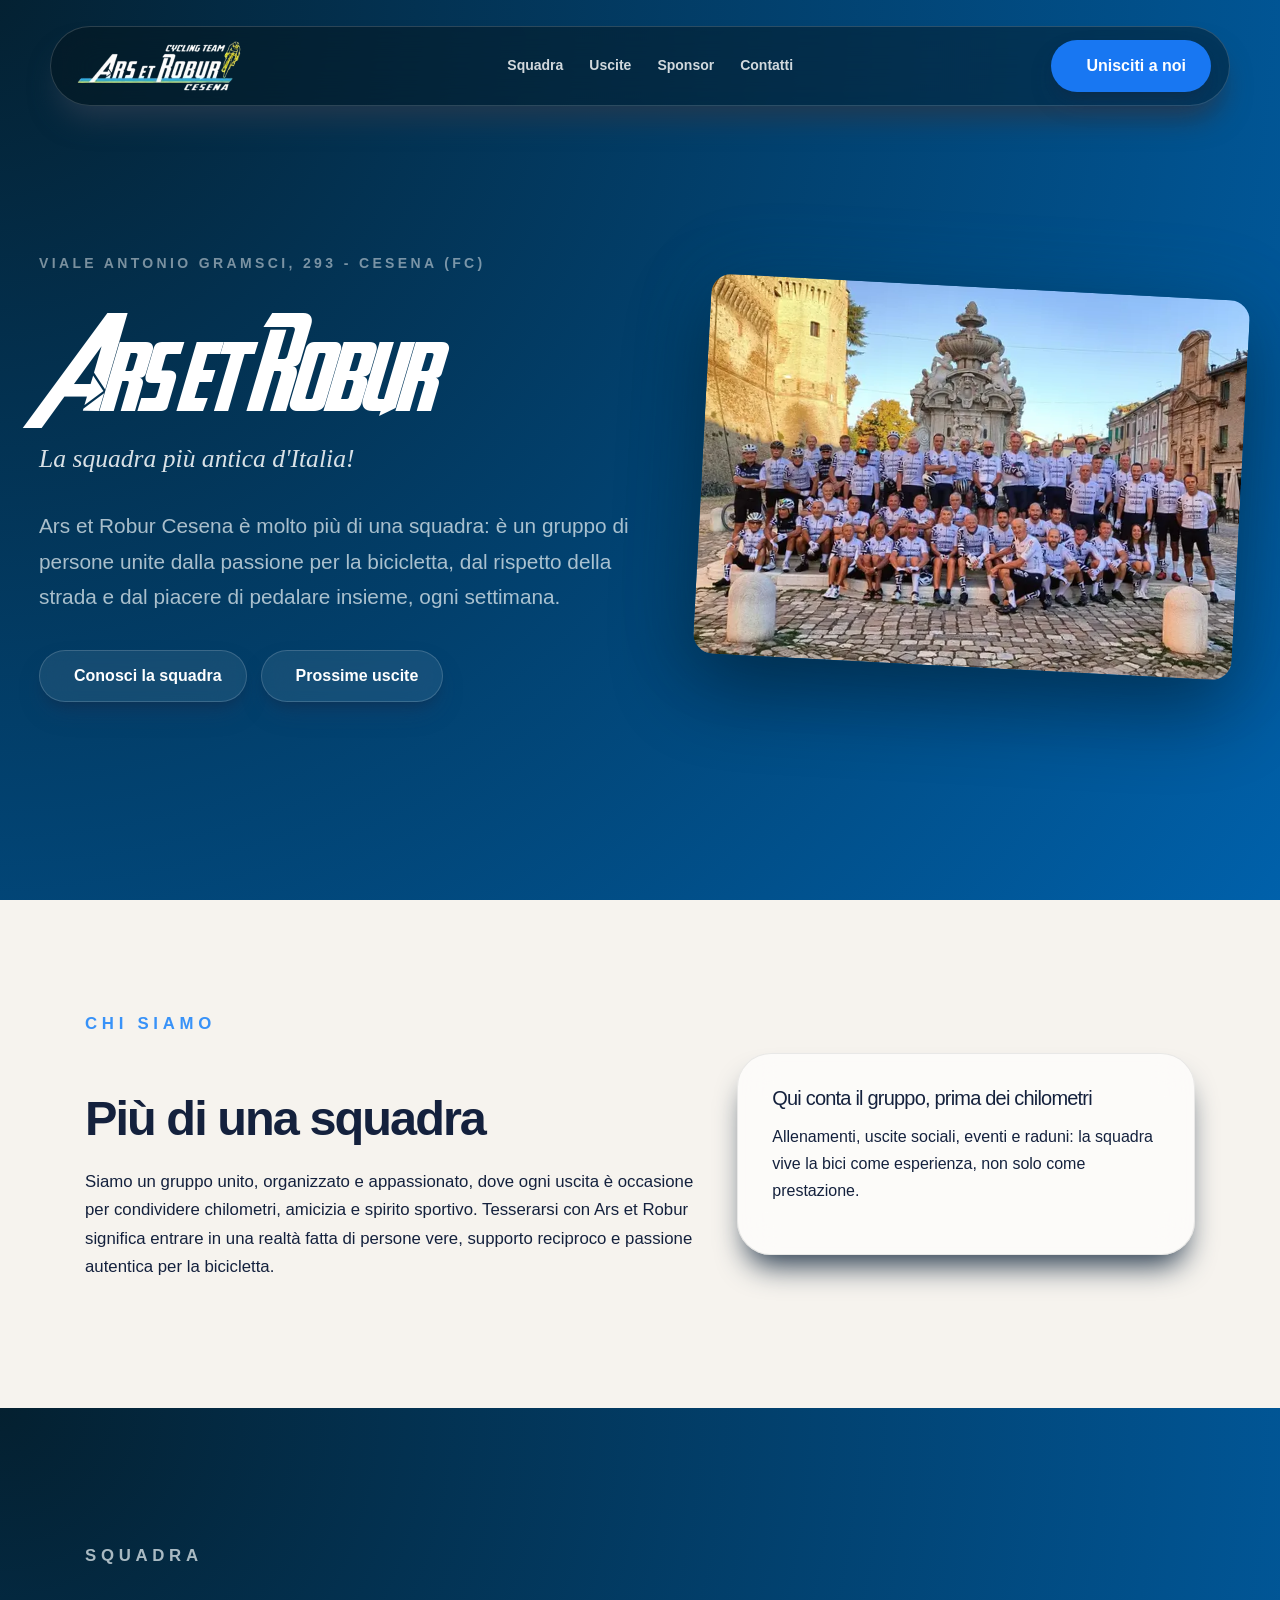
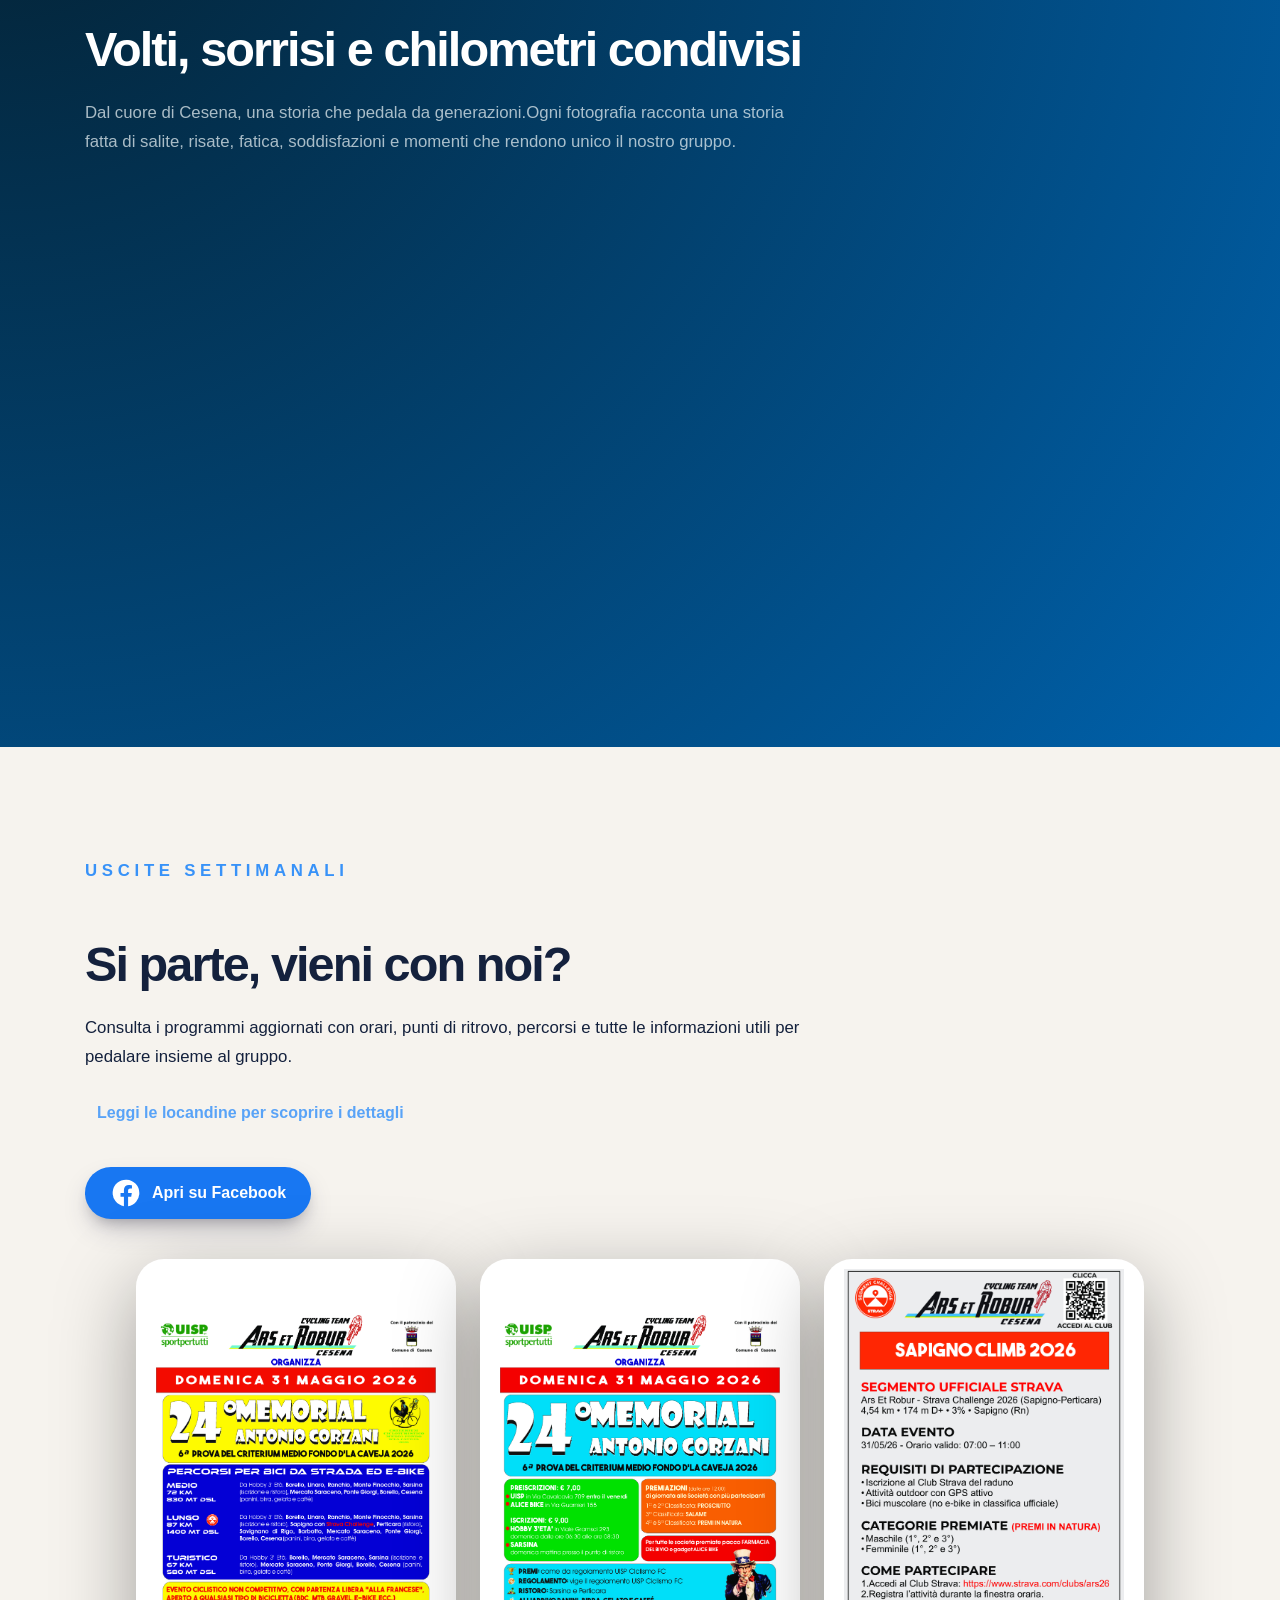
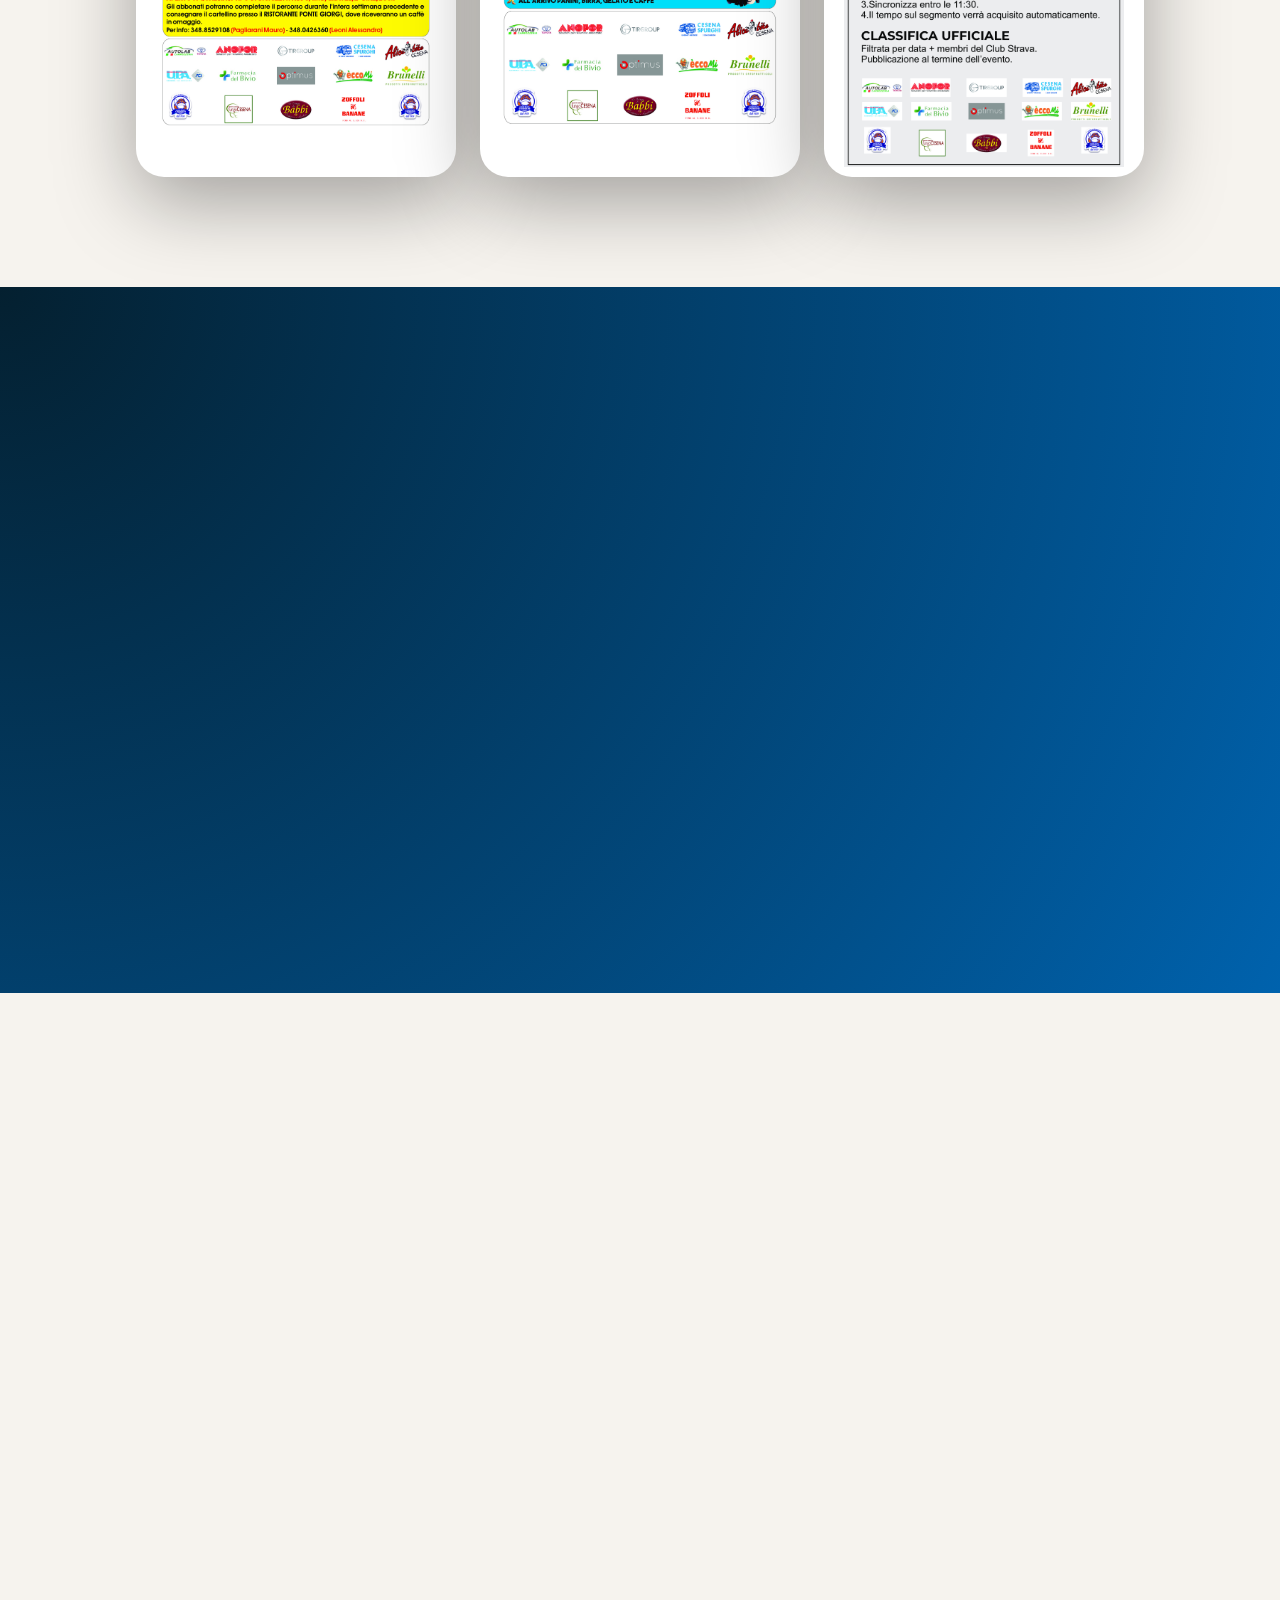
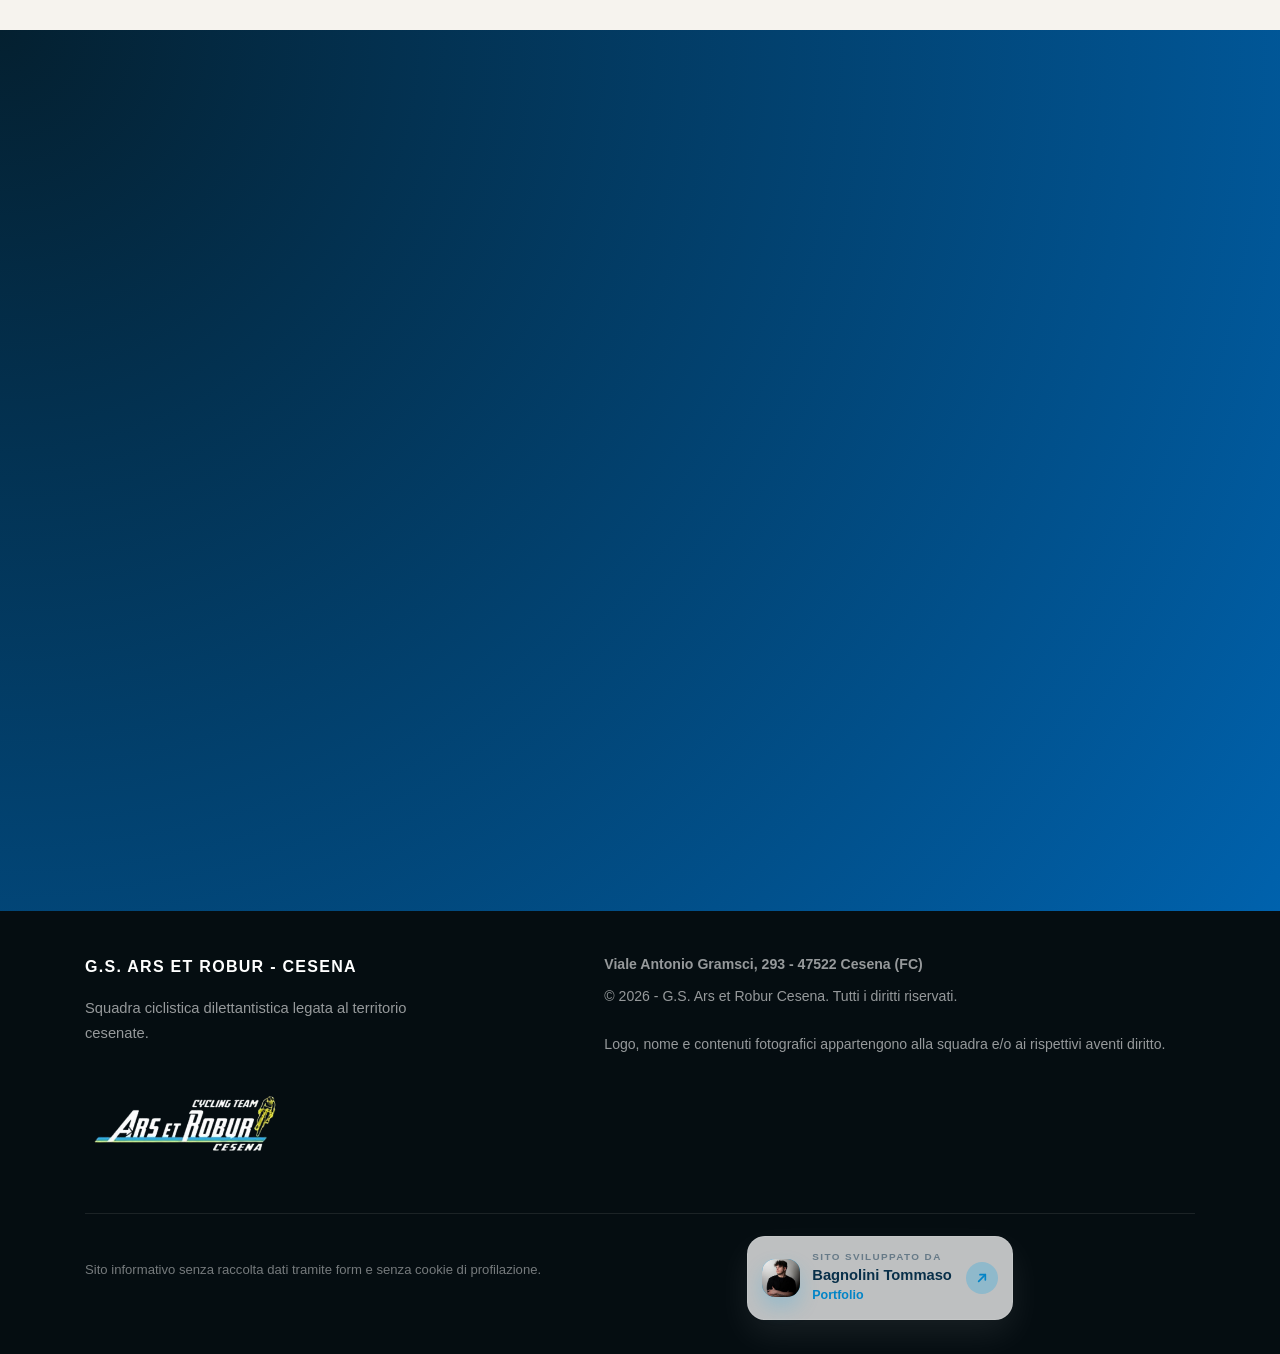
==== index.html @ d0859d55 "update" ====
<!DOCTYPE html>
<html lang="it">
<head>
  <meta charset="UTF-8" />
  <meta name="viewport" content="width=device-width, initial-scale=1.0" />

  <title>GS Ars et Robur Cesena | Squadra Ciclistica Storica a Cesena</title>
  <meta name="title" content="GS Ars et Robur Cesena | Squadra Ciclistica Storica a Cesena" />
  <meta name="description" content="Sito ufficiale GS Ars et Robur Cesena: squadra ciclistica storica di Cesena. Uscite, programmi, attività, foto, sponsor e contatti." />
  <meta name="keywords" content="Ars et Robur, GS Ars et Robur Cesena, squadra ciclistica Cesena, ciclismo Cesena, gruppo ciclistico Cesena, cicloturismo Cesena, uscite bici Cesena" />
  <meta name="author" content="GS Ars et Robur Cesena" />
  <meta name="robots" content="index, follow" />

  <link rel="canonical" href="https://www.gsarsetrobur-cesena.com/" />

  <link rel="shortcut icon" type="image/x-icon" href="./favicon.ico" />

  <meta property="og:type" content="website" />
  <meta property="og:locale" content="it_IT" />
  <meta property="og:site_name" content="GS Ars et Robur Cesena" />
  <meta property="og:title" content="GS Ars et Robur Cesena | Squadra Ciclistica" />
  <meta property="og:description" content="Dal cuore di Cesena, una storia che pedala da generazioni. Scopri uscite, attività, foto, sponsor e contatti di GS Ars et Robur Cesena." />
  <meta property="og:url" content="https://www.gsarsetrobur-cesena.com/" />
  <meta property="og:image" content="./assets/images/FotoSociale.webp" />
  <meta property="og:image:alt" content="Foto di gruppo della squadra ciclistica GS Ars et Robur Cesena" />

  <meta name="twitter:card" content="summary_large_image" />
  <meta name="twitter:title" content="GS Ars et Robur Cesena | Squadra Ciclistica" />
  <meta name="twitter:description" content="Squadra ciclistica storica di Cesena. Uscite, programmi, attività, foto, sponsor e contatti." />
  <meta name="twitter:image" content="./assets/images/FotoSociale.webp" />

  <script type="application/ld+json">
  {
    "@context": "https://schema.org",
    "@type": "SportsOrganization",
    "name": "GS Ars et Robur Cesena",
    "url": "https://www.gsarsetrobur-cesena.com/",
    "logo": "./assets/images/circle_logo.webp",
    "image": "./assets/images/FotoSociale.webp",
    "sport": "Cycling",
    "address": {
      "@type": "PostalAddress",
      "streetAddress": "Viale Antonio Gramsci, 293",
      "postalCode": "47522",
      "addressLocality": "Cesena",
      "addressRegion": "FC",
      "addressCountry": "IT"
    },
    "sameAs": [
      "https://www.facebook.com/arsetrobur",
      "https://www.instagram.com/ars_et_robur/"
    ]
  }
  </script>

  <link rel="stylesheet" href="https://cdn.jsdelivr.net/npm/bootstrap@4.4.1/dist/css/bootstrap.min.css" crossorigin="anonymous">
  <link rel="stylesheet" href="./css/styles.css" />
</head>

<body>
  <header id="navbar" class="navbar">
    <div class="navbar-shell">
      <a href="#home" class="brand">
        <img
          id="brandLogo"
          src="./assets/images/LogoArs-removebg.webp"
          alt="Logo Ars et Robur Cesena"
          fetchpriority="high"
          style="width: 180px;"
        >
      </a>

      <nav class="nav-links">
        <a href="#squadra">
          <i data-lucide="users"></i>
          <span>Squadra</span>
        </a>
        <a href="#uscite">
          <i data-lucide="calendar-days"></i>
          <span>Uscite</span>
        </a>
        <a href="#sponsor">
          <i data-lucide="megaphone"></i>
          <span>Sponsor</span>
        </a>
        <a href="#contatti">
          <i data-lucide="mails"></i>
          <span>Contatti</span>
        </a>
      </nav>

      <div class="nav-actions">
        <a href="#contatti" class="btn btn-facebook gap-0">
        <i data-lucide="user-round-plus"></i>Unisciti a noi</a>
        <button id="menuBtn" class="menu-btn" aria-label="Apri menu">
          <i data-lucide="menu"></i>
        </button>
      </div>
    </div>

    <div id="mobileMenu" class="mobile-menu">
      <a href="#squadra">
        <i data-lucide="users"></i>
        <span>Squadra</span>
      </a>
      <a href="#uscite">
        <i data-lucide="calendar-days"></i>
        <span>Uscite</span>
      </a>
      <a href="#sponsor">
        <i data-lucide="megaphone"></i>
        <span>Sponsor</span>
      </a>
      <a href="#contatti">
        <i data-lucide="mails"></i>
        <span>Contatti</span>
      </a>
    </div>
  </header>

  <main>
    <section id="home" class="hero">
      <div class="hero-bg"></div>
      <div class="hero-glow"></div>

      <div class="container hero-content my-auto">
        <div class="hero-copy reveal">
          <p class="eyebrow" style="color: #ffffff79;">
            <i data-lucide="map-pin"></i>
            <span class="mobile-minor">Viale Antonio Gramsci, 293 - Cesena (FC)</span>
          </p>

          <h1>Ars et Robur</h1>

          <i class="subtitle">La squadra più antica d'Italia!</i>

          <p class="hero-text">
            Ars et Robur Cesena è molto più di una squadra: è un gruppo di persone unite dalla passione per la bicicletta, dal rispetto della strada e dal piacere di pedalare insieme, ogni settimana.
          </p>

          <div class="hero-actions">
            <a href="#squadra" class="btn btn-glass">
              <i data-lucide="bike"></i>
              <span>Conosci la squadra</span>
            </a>

            <a href="#uscite" class="btn btn-glass">
              <i data-lucide="calendar-days"></i>
              Prossime uscite
            </a>
          </div>
        </div>

        <div class="hero-visual reveal">
          <div class="hero-image-shell">
            <img
              src="./assets/images/FotoSociale.webp"

              srcset="
                ./assets/images/FotoSociale.webp 600w,
                ./assets/images/FotoSociale.webp 1000w,
                ./assets/images/FotoSociale.webp 1600w
              "

              sizes="
                (max-width: 768px) 90vw,
                (max-width: 1200px) 45vw,
                600px
              "

              loading="eager"
              decoding="async"

              alt="Squadra ciclistica Ars et Robur"
              fetchpriority="high"
              class="hero-image"
            />
          </div>
        </div>
      </div>
    </section>

    <section id="chi-siamo" class="section">
      <div class="container split">
        <div class="reveal">
          <p class="eyebrow" style="font-size: 16.8px;">chi siamo</p>
          <h2 style="color: #14213D;">Più di una squadra</h2>
          <p class="section-text" style="color: #14213D;">
            Siamo un gruppo unito, organizzato e appassionato, dove ogni uscita è occasione per condividere chilometri, amicizia e spirito sportivo. Tesserarsi con Ars et Robur significa entrare in una realtà fatta di persone vere, supporto reciproco e passione autentica per la bicicletta.
          </p>
        </div>

        <div class="glass-card reveal">
          <i data-lucide="bike" class="bikesection"></i>
          <h3 style="color: #14213D;">Qui conta il gruppo, prima dei chilometri</h3>
          <p style="color: #14213D;">
            Allenamenti, uscite sociali, eventi e raduni: la squadra vive la bici come esperienza,
            non solo come prestazione.
          </p>
        </div>
      </div>
    </section>

    <section id="squadra" class="section section-dark">
      <div class="container">
        <div class="section-head reveal">
          <p class="eyebrow">squadra</p>
          <h2>Volti, sorrisi e chilometri condivisi</h2>
          <p>
            Dal cuore di Cesena, una storia che pedala da generazioni.Ogni fotografia racconta una storia fatta di salite, risate, fatica,
            soddisfazioni e momenti che rendono unico il nostro gruppo.
          </p>
        </div>

      </div>
      <div class="gallery-slider reveal">
        <button id="galleryPrev" class="gallery-arrow" type="button" aria-label="foto precedente">
          <i data-lucide="chevron-left"></i>
        </button>

        <div id="galleryTrack" class="gallery-track"></div>

        <button id="galleryNext" class="gallery-arrow" type="button" aria-label="foto successiva">
          <i data-lucide="chevron-right"></i>
        </button>
      </div>
    </section>

    <section id="uscite" class="posters-section section weekly-section">
      <div class="container">
         <div class="weekly-copy reveal">
          <p class="eyebrow" style="font-size: 16.8px;">uscite settimanali</p>

          <h2 style="color: #14213D;">Si parte, vieni con noi?</h2>

          <p class="section-text" style="color: #14213D;">
            Consulta i programmi aggiornati con orari, punti di ritrovo, percorsi e tutte le informazioni utili per pedalare insieme al gruppo.
          </p>

          <div class="weekly-info">
            <div class="hide-mobile">
              <i data-lucide="map-pin"></i>
              <span style="color: #59a3f7; margin-bottom: 5px;">Leggi le locandine per scoprire i dettagli</span>
            </div>
          </div>

          <div class="btn-row">
            <a
              href="https://www.facebook.com/arsetrobur"
              target="_blank"
              rel="noopener noreferrer"
              class="btn btn-facebook"
            >
              <svg class="icon" viewBox="0 0 24 24" fill="currentColor">
                <path d="M22 12a10 10 0 1 0-11.56 9.87v-6.98H7.9V12h2.54V9.8c0-2.5 1.5-3.88 3.78-3.88 1.1 0 2.24.2 2.24.2v2.47h-1.26c-1.24 0-1.63.77-1.63 1.56V12h2.78l-.44 2.9h-2.34v6.98A10 10 0 0 0 22 12z"/>
              </svg>
              Apri su Facebook
            </a>
          </div>
        </div>

        <div id="weeklyGrid" class="weekly-grid"></div>

      </div>
    </section>

    <section id="attivita" class="section section-soft">
      <div class="container">
        <div class="section-head reveal">
          <p class="eyebrow" style="color: #eaf3f5b8">Attività</p>
          <h2 style="color: white;">Non solo chilometri</h2>
        </div>

        <div class="cards-grid">
          <article class="card reveal">
            <i data-lucide="users"></i>
            <h3 style="color: #024577; font-weight: 600;">Pedalare insieme</h3>
            <p style="color: #042539;">Ogni uscita è un’occasione per condividere chilometri, sorrisi, fatica e quella complicità che nasce solo vivendo la strada in gruppo.</p>
          </article>

          <article class="card reveal">
            <i data-lucide="mountain"></i>
            <h3 style="color: #024577; font-weight: 600;">Territorio da vivere</h3>
            <p style="color: #042539;">Dalle strade di Cesena alle colline romagnole e non solo, ogni percorso racconta il territorio attraverso panorami, salite e luoghi simbolo del ciclismo locale.</p>
          </article>

          <article class="card reveal">
            <i data-lucide="trophy"></i>
            <h3 style="color: #024577; font-weight: 600;">Eventi e grandi sfide</h3>
            <p style="color: #042539;">Raduni, mediofondi, manifestazioni e appuntamenti cicloturistici vissuti con entusiasmo, spirito sportivo e voglia di mettersi in gioco.</p>
          </article>

          <article class="card reveal">
            <i data-lucide="shield-check"></i>
            <h3 style="color: #024577; font-weight: 600;">Valori che uniscono</h3>
            <p style="color: #042539;">Rispetto, sicurezza, amicizia e passione autentica: perché vivere la bicicletta significa anche condividere uno stile di vita sano e genuino.</p>
          </article>
        </div>
      </div>
    </section>

    <section id="sponsor" class="section sponsor-section">
      <div class="container">
        <div class="sponsor-header reveal">
          <div>
            <p class="eyebrow" style="font-size: 16.8px;">sponsor</p>
            <h2 style="color: #14213D;">Le realtà al nostro fianco</h2>
            <p class="section-text" style="color: #14213D;">
              Realtà, aziende e attività del territorio che sostengono la squadra e condividono i valori dello sport,
              della socialità e della partecipazione.
            </p>
          </div>

          <div class="sponsor-cta">
            <span style="color: #14213D;">Vuoi fare parte del team?</span>
              <a
                href="https://wa.me/3488529108?text=Buongiorno%2C%20abbiamo%20visualizzato%20il%20sito%20web%20della%20vostra%20squadra%20ciclistica%20e%20saremmo%20interessati%20ad%20unirci%20al%20team%20di%20sponsor%21"
                target="_blank"
                rel="noopener noreferrer"
                class="btn btn-outline" style="background-color: #3892f8; color: white; border-radius: 15px;"
                title="diventa uno sponsor della squadra"
              >
              <i data-lucide="megaphone"></i>              
              Sostieni la squadra
            </a>
          </div>
        </div>
      </div>

      <div class="sponsor-marquee reveal">
        <div id="sponsorTrack" class="sponsor-marquee-track"></div>
      </div>
    </section>

    <section id="contatti" class="section section-dark contact-section">
      <div class="container contact-box reveal mt-5">
        <div class="contact-content">
          <div class="contact-copy">
            <p class="eyebrow mt-2">contatti</p>

            <h2 style="font-size: 55px;">La tua prossima uscita potrebbe essere con noi!</h2>

            <p>
              Che tu sia alle prime pedalate o un ciclista esperto, in Ars et Robur troverai sempre un gruppo pronto ad accoglierti. Scopri i nostri canali, seguici sui social o scrivici direttamente.
            </p>
          </div>

          <div class="contact-actions">
            <a
              href="https://www.facebook.com/arsetrobur"
              target="_blank"
              rel="noopener noreferrer"
              class="contact-social facebook"
              title="segui ars et robur su facebook"
            >
              <span class="contact-social-icon">
                <svg class="icon" viewBox="0 0 24 24" fill="currentColor">
                  <path d="M22 12a10 10 0 1 0-11.56 9.87v-6.98H7.9V12h2.54V9.8c0-2.5 1.5-3.88 3.78-3.88 1.1 0 2.24.2 2.24.2v2.47h-1.26c-1.24 0-1.63.77-1.63 1.56V12h2.78l-.44 2.9h-2.34v6.98A10 10 0 0 0 22 12z"/>
                </svg>
              </span>
              <span>
                <strong>Facebook</strong>
                <small>
                  <i>@arsetrobur</i>
                </small>
              </span>
            </a>

            <a
              href="https://www.instagram.com/ars_et_robur/"
              target="_blank"
              rel="noopener noreferrer"
              class="contact-social instagram"
              title="segui ars et robur su instagram"
            >
              <span class="contact-social-icon">
                <svg class="icon" viewBox="0 0 24 24" fill="none" stroke="currentColor" stroke-width="2">
                  <rect x="2" y="2" width="20" height="20" rx="5"></rect>
                  <circle cx="12" cy="12" r="4"></circle>
                  <circle cx="17.5" cy="6.5" r="1.2" fill="currentColor" stroke="none"></circle>
                </svg>
              </span>
              <span>
                <strong>Instagram</strong>
                <small>
                  <i>@ars_et_robur</i>
                </small>
              </span>
            </a>

            <a
              href="https://wa.me/3488529108?text=Ciao%2C%20ho%20appena%20visto%20il%20sito%20web%20del%20gruppo%20Ars%20et%20Robur%20e%20ho%20deciso%20di%20scriverti%20per%20avere%20qualche%20informazione%20in%20pi%C3%B9%21"
              target="_blank"
              rel="noopener noreferrer"
              class="contact-social whatsapp"
              title="scrivici su whatsapp"
            >
              <span class="contact-social-icon">
                <svg class="icon" viewBox="0 0 24 24" fill="currentColor">
                  <path d="M20.52 3.48A11.94 11.94 0 0 0 12.01 0C5.37 0 .02 5.36.02 12c0 2.12.56 4.2 1.63 6.04L0 24l6.12-1.6A11.96 11.96 0 0 0 12 24c6.63 0 12-5.36 12-12 0-3.2-1.25-6.2-3.48-8.52zM12 21.82c-1.8 0-3.56-.48-5.1-1.38l-.36-.21-3.63.95.97-3.54-.24-.37A9.78 9.78 0 0 1 2.2 12c0-5.4 4.4-9.8 9.8-9.8 2.62 0 5.08 1.02 6.93 2.87A9.73 9.73 0 0 1 21.8 12c0 5.4-4.4 9.82-9.8 9.82zm5.43-7.36c-.3-.15-1.77-.87-2.04-.97-.27-.1-.47-.15-.67.15-.2.3-.77.97-.95 1.17-.17.2-.35.22-.65.07-.3-.15-1.28-.47-2.43-1.5-.9-.8-1.5-1.8-1.68-2.1-.17-.3-.02-.47.13-.62.13-.13.3-.35.45-.52.15-.17.2-.3.3-.5.1-.2.05-.37-.02-.52-.07-.15-.67-1.62-.92-2.22-.24-.58-.49-.5-.67-.5h-.57c-.2 0-.52.07-.8.37-.27.3-1.05 1.02-1.05 2.5s1.07 2.9 1.22 3.1c.15.2 2.1 3.2 5.1 4.48.7.3 1.25.48 1.68.62.7.22 1.33.2 1.83.12.56-.08 1.77-.72 2.02-1.42.25-.7.25-1.3.17-1.42-.08-.12-.27-.2-.57-.35z"/>
                </svg>
              </span>
              <span>
                <strong>WhatsApp</strong>
                <small>
                  <i>(+39) 348 852 9108</i>
                </small>
              </span>
            </a>

              <a
                href="mailto:info@gsarsetrobur-cesena.com?subject=Richiesta%20informazioni%20Ars%20et%20Robur"
                class="contact-social email"
                title="invia una email ad ars et robur"
              >
              <span class="contact-social-icon">
                <i data-lucide="mail"></i>
              </span>
              <span>
                <strong>Email</strong>
                <small>
                  <i>info@gsarsetrobur-cesena.com</i>
                </small>
              </span>
            </a>
          </div>
        </div>

        <div class="contact-visual" aria-hidden="true">
          <div class="contact-photo-card">
            <img src="./assets/gallery/foto-9.webp" alt="" />
          </div>
        </div>
      </div>
    </section>
  </main>

  <footer class="footer">
    <div class="container footer-inner">
      <div class="footer-main">
        <div>
          <p class="footer-brand">G.S. Ars et Robur - Cesena</p>
          <p class="footer-text">
            Squadra ciclistica dilettantistica legata al territorio cesenate.
          </p>
          <img src="./assets/images/LogoArs-removebg.webp" style="width: 200px" alt="Logo G.S. Ars et Robur" class="logo-footer">
        </div>

        <div class="footer-legal">
          <a href="https://maps.app.goo.gl/b5ctVAtXiYdVCSgS8" target="_blank" rel="noopener noreferrer" class="footer-address">
            <i data-lucide="map-pin"></i>
            <b >Viale Antonio Gramsci, 293 - 47522 Cesena (FC)</b>
          </a>
          <p>© 2026 - G.S. Ars et Robur Cesena. Tutti i diritti riservati.</p>
          <p>Logo, nome e contenuti fotografici appartengono alla squadra e/o ai rispettivi aventi diritto.</p>
        </div>
      </div>

      <div class="footer-bottom">
        <p class="footer-note">
          Sito informativo senza raccolta dati tramite form e senza cookie di profilazione.
        </p>

        <a
          class="footer-credit"
          href="https://tbagnolini.netlify.app/"
          target="_blank"
          rel="noopener noreferrer"
          title="visita il portfolio di bagnolini tommaso"
          aria-label="visita il portfolio di bagnolini tommaso"
        >
          <img class="footer-credit-avatar" src="./assets/images/pfp.jpeg" alt="Bagnolini Tommaso">

          <span class="footer-credit-content">
            <span class="footer-credit-kicker">Sito sviluppato da</span>
            <strong>Bagnolini Tommaso</strong>
            <small>Portfolio</small>
          </span>

          <span class="footer-credit-arrow" aria-hidden="true">
            <svg viewBox="0 0 24 24">
              <path d="M7 17L17 7" />
              <path d="M9 7H17V15" />
            </svg>
          </span>
        </a>
      </div>
    </div>
  </footer>

  <div id="lightbox" class="lightbox">
    <button id="lightboxClose" class="lightbox-close" aria-label="chiudi immagine">
      <i data-lucide="x"></i>
    </button>
    <img id="lightboxImage" src="" alt="" />
  </div>

  <div id="pdfLightbox" class="pdf-lightbox">
    <button id="pdfLightboxClose" class="pdf-lightbox-close" aria-label="chiudi locandina">
      <i data-lucide="x"></i>
    </button>

    <iframe id="pdfFrame" class="pdf-frame" src="" title="programma settimanale"></iframe>
  </div>

  <script defer src="https://unpkg.com/lucide@latest"></script>
  <script defer src="./js/index.js"></script>
</body>
</html>
---- css/styles.css ----
/* @import url('https://fonts.googleapis.com/css2?family=Cormorant+Garamond:ital,wght@1,400;1,500&display=swap'); */

@font-face {
  font-family: "Avengeance";
  src: url("../fonts/avengeance.woff2") format("woff2");
  font-weight: 400;
  font-style: normal;
  font-display: swap;
}

:root {
  --bg: #071116;
  --bg-soft: #0d1d24;
  --surface: rgba(255, 255, 255, 0.08);
  --surface-strong: rgba(255, 255, 255, 0.14);
  --white: #ffffff;
  --text: #eaf3f5;
  --muted: rgba(234, 243, 245, 0.72);
  --dark-text: #0b1720;
  --accent: #3892f8;
  --accent-2: #fef300;
  --border: rgba(255, 255, 255, 0.16);
  --shadow: 0 24px 80px rgba(0, 0, 0, 0.35);
  --radius-lg: 34px;
  --radius-md: 24px;
  --container: 1180px;
  --transition: 0.3s ease;
  --font: "Inter", sans-serif;
}

* {
  box-sizing: border-box;
  margin: 0;
  padding: 0;
}

html {
  scroll-behavior: smooth;
}

body {
  font-family: var(--font);
  background: #f6f3ee;
  color: var(--dark-text);
  line-height: 1.7;
}

img {
  display: block;
  width: 100%;
}

.icon {
    width: 32px;
    height: 32px;
}

.mobile-minor {
  font-size: 14px;
}

a {
  color: inherit;
  text-decoration: none;
}

button {
  font: inherit;
}

.container {
  width: min(var(--container), calc(100% - 32px));
  margin-inline: auto;
}

.hero .container {
  max-width: 1380px !important;
  width: calc(100% - 48px);
}

.section {
  padding: 110px 0;
}

.section-dark {
  background: radial-gradient(circle at top left, #042030, #0062ad);
  color: var(--white);
}
.gallery-slider {
  position: relative;
  display: grid;
  width: 100vw;
  align-items: center;
  margin-left: calc(50% - 50vw);
  overflow: hidden;
  gap: 22px;
  margin-top: 4rem;
}

.gallery-track {
  display: grid;
  grid-auto-flow: column;
  grid-auto-columns: minmax(400px, 480px);
  gap: 15px;
  overflow-x: auto;
  scroll-snap-type: x mandatory;
  scroll-behavior: smooth;
  padding: 12px 4px 34px;
  scrollbar-width: none;
  background: transparent;
  box-shadow: none;
}

.gallery-track::-webkit-scrollbar {
  display: none;
}

.gallery-card {
  aspect-ratio: 4 / 3.7;
  overflow: hidden;
  border: 0;
  border-radius: 24px;
  background: transparent;
  cursor: pointer;
  scroll-snap-align: start;
  padding: 0;
  box-shadow: none;
  box-shadow: rgba(0, 0, 0, 0.3) 0px 19px 38px, rgba(0, 0, 0, 0.22) 0px 15px 12px;
}

.gallery-card img {
  width: 100%;
  height: 100%;
  object-fit: cover;
  transition: .45s ease;
}

.gallery-card:hover img {
  transform: scale(1.05);
  filter: brightness(1.04);
}
.gallery-arrow {
  display: grid;
  place-items: center;
  position: absolute;
  transform: translateZ(-5%);
  top: 40%;
  width: 58px;
  height: 58px;
  border: 1px solid rgba(255,255,255,.24);
  border-radius: 999px;
  background: rgba(255,255,255,.08);
  color: #fff;
  backdrop-filter: blur(14px);
  cursor: pointer;
  transition: .25s ease;
  z-index: 2;
}

#galleryPrev {
  left: 40px;
}

#galleryNext {
  right: 40px;
}

.gallery-arrow:hover {
  transform: translateY(-2px);
  background: rgba(255,255,255,.16);
}

@media (max-width: 720px) {
  .gallery-slider {
    grid-template-columns: 1fr;
    margin-top: 36px;
  }

  .gallery-track {
    grid-auto-columns: minmax(280px, 86vw);
    gap: 18px;
    padding-inline: 0;
    margin-left: 20px;
    margin-right: 20px;
  }

  .gallery-card {
    aspect-ratio: 4 / 3.6;
    border-radius: 26px;
  }

  .gallery-arrow {
    display: none;
  }
}

.section-soft {
  background: radial-gradient(circle at top left, #042030, #0062ad);
}

.eyebrow {
  margin-bottom: 54px;
  color: var(--accent);
  font-size: 12px;
  font-weight: 800;
  letter-spacing: 0.28em;
  text-transform: uppercase;
}



h1,
h2,
h3 {
  line-height: 1.05;
  letter-spacing: -0.04em;
}

h1 {
  max-width: 980px;
  font-size: clamp(4.6rem, 7.4vw, 7.2rem);
  font-family: 'Avengeance', serif;
  white-space: nowrap;
  color: white;
}

h2 {
  max-width: 780px;
  font-weight: 700;
  font-size: clamp(2.4rem, 3.8vw, 4rem);
}

#brandLogo {
  transition: opacity .25s ease;
}

h3 {
  font-size: 1.25rem;
}

.section-text,
.section-head p,
.contact-box p {
  max-width: 720px;
  margin-top: 24px;
  color: #52616c;
  font-size: 1.05rem;
}

.section-dark .section-text,
.section-dark .section-head p,
.section-dark .contact-box p {
  color: var(--muted);
}



.navbar.is-scrolled .navbar-shell {
  background: rgba(255, 255, 255, 0.82);
  color: var(--dark-text);
  border-color: rgba(7, 17, 22, 0.08);
  align-content: center;
  height: 80px;
  justify-content: space-between;
  display: flex;
  align-items: center;
}

.brand {
  display: flex;
  align-items: center;
  gap: 12px;
}

a.brand:hover {
  text-decoration: none;
}

.weekly-info {
  display: grid;
  gap: 12px;
  margin-top: 28px;
}

.weekly-info div {
  display: flex;
  align-items: center;
  gap: 12px;
  color: #52616c;
  font-weight: 700;
}

.weekly-info svg {
  width: 20px;
  height: 20px;
  color: var(--accent);
}

.poster-card {
  position: relative;
  overflow: hidden;
  border: 0;
  cursor: pointer;
  transform: rotate(3deg);
  box-shadow: rgba(0, 0, 0, 0.25) 0px 14px 28px, rgba(0, 0, 0, 0.22) 0px 10px 10px;
  transition: transform 0.35s ease, box-shadow 0.35s ease;
}

.poster-card:hover {
  transform: rotate(0deg) scale(1.02);
}

.poster-overlay {
  position: absolute;
  left: 18px;
  right: 18px;
  bottom: 18px;
  display: flex;
  align-items: center;
  justify-content: center;
  gap: 10px;
  min-height: 48px;
  border-radius: 999px;
  background: rgba(39, 122, 163, 0.616);
  color: #fff;
  font-weight: 850;
  backdrop-filter: blur(16px);
}

.pdf-lightbox {
  position: fixed;
  inset: 0;
  z-index: 120;
  display: grid;
  place-items: center;
  padding: 24px;
  background: rgba(2, 6, 23, 0.9);
  opacity: 0;
  pointer-events: none;
  transition: 0.3s ease;
}

.pdf-lightbox.is-open {
  opacity: 1;
  pointer-events: auto;
}

.pdf-frame {
  width: min(920px, 94vw);
  height: min(88vh, 900px);
  border: 0;
  border-radius: 28px;
  background: #fff;
  box-shadow: var(--shadow);
}

.pdf-lightbox-close {
  position: fixed;
  top: 22px;
  right: 22px;
  display: grid;
  place-items: center;
  width: 52px;
  height: 52px;
  border: 1px solid rgba(255,255,255,0.16);
  border-radius: 999px;
  background: rgba(255,255,255,0.12);
  color: #fff;
  cursor: pointer;
  backdrop-filter: blur(16px);
}

@media (max-width: 720px) {
  .pdf-frame {
    width: 94vw;
    height: 82vh;
    border-radius: 20px;
  }

  .pdf-lightbox-close {
    top: auto;
    right: auto;
    bottom: 24px;
  }
}

.brand small {
  display: block;
  font-size: 10px;
  font-weight: 800;
  letter-spacing: 0.22em;
  opacity: 0.72;
}

.brand strong {
  font-size: 15px;
}

.nav-links {
  display: flex;
  align-items: center;
  gap: 26px;
}

.nav-links a {
  font-size: 14px;
  font-weight: 700;
  opacity: 0.82;
  transition: var(--transition);
}

.nav-links a:hover {
  opacity: 1;
  text-decoration: none;
  color: var(--accent);
}

.nav-actions {
  display: flex;
  align-items: center;
  gap: 12px;
}

.menu-btn {
  display: none;
  place-items: center;
  width: 46px;
  height: 46px;
  border: 1px solid var(--border);
  border-radius: 50%;
  background: var(--surface);
  color: inherit;
  cursor: pointer;
}

.mobile-menu {
  display: none;
  width: min(420px, calc(100% - 32px));
  margin: 12px auto 0;
  padding: 18px;
  border-radius: 28px;
  background: rgba(255, 255, 255, 0.92);
  box-shadow: var(--shadow);
  backdrop-filter: blur(20px);
}

.mobile-menu.is-open {
  display: grid;
}

.mobile-menu a {
  padding: 14px 16px;
  border-radius: 16px;
  color: var(--dark-text);
  font-weight: 800;
}

.mobile-menu a:hover {
  background: rgba(7, 17, 22, 0.06);
}

.btn {
  display: inline-flex;
  align-items: center;
  justify-content: center;
  gap: 10px;
  min-height: 52px;
  padding: 0 24px;
  border: 1px solid transparent;
  border-radius: 999px;
  font-weight: 550;
  cursor: pointer;
  transition: var(--transition);
}

.btn-facebook {
  background: #1877f2;
  color: #fff;
  box-shadow: rgba(50, 50, 93, 0.25) 0px 13px 27px -5px, rgba(0, 0, 0, 0.3) 0px 8px 16px -8px;
}

.btn-facebook:hover {
  background: #1051a7;
  color: #fff;
  transform: translateY(-4px);
}

.btn:hover {
  transform: translateY(-2px);
}

.btn-primary {
  display: inline-flex;
  align-items: center;
  gap: .75rem;

  padding: .95rem 1.5rem;
  border-radius: 999px;

  border: 1px solid rgba(255,255,255,.14);

  background: rgba(255,255,255,.08);
  backdrop-filter: blur(16px);

  color: #fff;
  font-weight: 700;
  font-size: .95rem;

  box-shadow:
    0 8px 30px rgba(0,0,0,.18),
    inset 0 1px 0 rgba(255,255,255,.08);

  transition: .25s ease;

  position: relative;
}

.btn-primary:hover {
  transform: translateY(-2px);

  background: rgba(255,255,255,.14);

  box-shadow:
    0 16px 40px rgba(0,0,0,.25);
}

.btn-primary [data-lucide]{
  width: 20px;
  height: 20px;
  stroke-width: 2.2;
  color: #fff;
}

.btn-primary span{
  white-space: nowrap;
  font-size: 1rem;
}

.btn-light {
  background: var(--white);
  color: #06131a;
}

.btn-glass,
.btn-outline {
  border-color: var(--border);
  background: var(--surface);
  color: var(--white);
  backdrop-filter: blur(16px);
  box-shadow: rgba(50, 50, 93, 0.25) 0px 13px 27px -5px, rgba(0, 0, 0, 0.3) 0px 8px 16px -8px;
}

.btn-glass:hover {
  background: rgba(255, 255, 255, 0.18);
  border-color: rgba(255, 255, 255, 0.24);
  color: var(--white);
  box-shadow: var(--shadow);
}

.btn-outline {
  color: var(--dark-text);
  border-color: rgba(7, 17, 22, 0.12);
}

.hero {
  position: relative;
  min-height: 100svh;
  display: grid;
  align-items: center;
  padding: clamp(120px, 14vh, 170px) 0 clamp(48px, 8vh, 80px);
  overflow: hidden;
  color: var(--white);
  background: var(--bg);
}

.hero-bg {
  position: absolute;
  inset: 0;
  background: radial-gradient(circle at top left, #042030, #0062ad);
  background-size: cover;
  background-position: center;
  transform: scale(1.04);
}

.hero-glow {
  position: absolute;
  width: 680px;
  height: 680px;
  right: -180px;
  top: 14%;
  border-radius: 50%;
  /* background: linear-gradient( 135deg, rgba(238, 195, 55, 0.349), transparent 100%); */
  filter: blur(150px);
}

.hero-content {
  position: relative;
  display: grid;
  grid-template-columns: minmax(0, 1fr) minmax(360px, 0.9fr);
  gap: clamp(2rem, 5vw, 5rem);
  align-items: center;
}

.btn-instagram {
  background: linear-gradient(135deg, #833ab4, #fd1d1d, #fcb045);
  color: #fff;
  box-shadow: 0 18px 50px rgba(253, 29, 29, 0.22);
}

.hero-visual {
  position: relative;
  display: flex;
  justify-content: center;
  align-items: center;
}

.hero-image-shell {
  position: relative;
  overflow: hidden;
  border-radius: 20px;
  max-width: 780px;
  width: 100%;
  box-shadow:0 30px 80px rgba(0,0,0,0.45), 0 0 80px rgba(0,141,213,0.15);
  transform: rotate(3deg);
  transition: transform .45s ease;
}

.hero-image-shell:hover {
  transform: rotate(0deg) scale(1.02);
}

.hero-image {
  width: 100%;
  max-width: none;
  display: block;
  object-fit: cover;
}

.hero-floating-card {
  position: absolute;
  bottom: -50px;
  right: -70px;

  padding: 1rem 1.2rem;
  border-radius: 22px;

  background: rgba(255,255,255,0.1);
  backdrop-filter: blur(20px);

  border: 1px solid rgba(255,255,255,0.14);

  box-shadow: 0 20px 50px rgba(0,0,0,0.35);

  display: flex;
  flex-direction: column;
  gap: .35rem;

  color: var(--white);
}

.hero-floating-label {
  font-size: .75rem;
  letter-spacing: .14em;
  text-transform: uppercase;
  color: var(--accent);
}

.hero-text {
  max-width: 720px;
  margin-top: 28px;
  color: var(--muted);
  font-size: clamp(1.05rem, 2vw, 1.3rem);
}

.hero-actions,
.btn-row {
  display: flex;
  flex-wrap: wrap;
  gap: 14px;
  margin-top: 36px;
}

.hero-stats {
  display: grid;
  grid-template-columns: repeat(3, minmax(0, 180px));
  gap: 14px;
  margin-top: 54px;
}

.hero-stats article {
  padding: 20px;
  border: 1px solid var(--border);
  border-radius: var(--radius-md);
  background: rgba(255, 255, 255, 0.08);
  backdrop-filter: blur(18px);
}

.hero-stats strong,
.hero-stats span {
  display: block;
}

.hero-copy {
  max-width: 760px;
}

.hero-stats strong {
  display: flex;
  align-items: center;
  gap: 10px;
}

.hero-stats span {
  margin-top: 4px;
  color: var(--muted);
  font-size: 0.9rem;
}

.split,
.weekly-layout {
  display: grid;
  grid-template-columns: minmax(0, 1fr) minmax(320px, 0.75fr);
  gap: 42px;
  align-items: center;
}

.contact-section {
  overflow: hidden;
}

.contact-box {
  position: relative;
  overflow: visible;
  min-height: 520px;
  padding: 64px;
  border: 1px solid var(--border);
  border-radius: var(--radius-lg);
  background:
    radial-gradient(circle at 18% 20%, rgba(0, 141, 213, 0.2), transparent 34%),
    linear-gradient(135deg, rgba(255, 255, 255, 0.1), rgba(255, 255, 255, 0.04));
  backdrop-filter: blur(22px);
  box-shadow: var(--shadow);
}

@media (max-width: 1150px) {

  .contact-box{
    overflow:visible;
  }

  .contact-content{
    max-width:100%;
  }

  .contact-visual{
    position: relative;

    right:auto;
    bottom:auto;

    width:min(100%,420px);

    margin:40px auto 0;
  }

}

@media (max-width: 1280px) {
  .contact-box {
    padding: 46px;
  }

  .contact-visual {
    width: clamp(240px, 28vw, 340px);
    right: -20px;
  }

  .contact-content {
    max-width: calc(100% - 280px);
  }
}

.contact-content {
  position: relative;
  z-index: 2;
  max-width: calc(100% - 340px);
}

.contact-copy h2 {
  max-width: 680px;
}

.contact-copy p {
  max-width: 620px;
  margin-top: 26px;
  color: var(--muted);
  font-size: 1.05rem;
}

.contact-actions {
  display: grid;
  grid-template-columns: repeat(2, minmax(220px, 1fr));
  gap: 16px;
  max-width: 620px;
  margin-top: 42px;
}

.contact-social {
  display: flex;
  align-items: center;
  gap: 14px;
  min-height: 74px;
  padding: 14px 18px;
  border: 1px solid rgba(255,255,255,0.14);
  border-radius: 22px;
  background: rgba(255,255,255,0.08);
  color: var(--white);
  backdrop-filter: blur(18px);
  box-shadow: 0 16px 42px rgba(0,0,0,0.16);
  transition: transform .28s ease, border-color .28s ease, background .28s ease, box-shadow .28s ease;
}

.contact-social:hover {
  transform: translateY(-4px);
  border-color: rgba(255,255,255,0.28);
  background: rgba(255,255,255,0.13);
  box-shadow: 0 24px 60px rgba(0,0,0,0.24);
  text-decoration: none;
  color: var(--white);
}

.contact-social-icon {
  display: grid;
  place-items: center;
  width: 46px;
  height: 46px;
  flex: 0 0 46px;
  border-radius: 16px;
  box-shadow: rgb(38, 57, 77) 0px 20px 30px -10px;
  background: rgba(255,255,255,0.12);
}

.contact-social-icon svg,
.contact-social-icon i {
  width: 22px;
  height: 22px;
}

.contact-social strong,
.contact-social small {
  display: block;
  line-height: 1.15;
}

.contact-social strong {
  font-size: 1rem;
}

.contact-social small {
  margin-top: 5px;
  color: rgba(255,255,255,0.66);
  font-size: .78rem;
}

.contact-social.facebook .contact-social-icon {
  background: rgba(24, 119, 242, 0.18);
  color: #70b3ff;
}

.contact-social.instagram .contact-social-icon {
  background: linear-gradient(135deg, #833ab4, #fd1d1d, #fcb045);
  color: #fff;
}

.contact-social.whatsapp .contact-social-icon {
  background: rgba(37, 211, 102, 0.18);
  color: #25d366;
}

.contact-social.email .contact-social-icon {
  background: rgba(223, 187, 177, 0.2);
  color: var(--accent-2);
}

.contact-visual {
  position: absolute;

  right: clamp(-40px, -3vw, -20px);
  bottom: clamp(30px, 5vw, 70px);

  z-index: 1;

  width: clamp(260px, 30vw, 430px);

  pointer-events: none;
}

.contact-photo-card {
  overflow: hidden;
  border: 1px solid rgba(255,255,255,0.18);
  border-radius: 34px;
  background: rgba(255,255,255,0.08);
  box-shadow: rgb(38, 57, 77) 0px 20px 30px -10px;
  transform: rotate(5deg);
}

.contact-photo-card img {
  aspect-ratio: 4 / 5;
  object-fit: cover;
  opacity: .95;
}

.contact-mini-badge {
  position: absolute;
  left: -28px;
  bottom: 76px;
  display: inline-flex;
  align-items: center;
  gap: 10px;
  padding: 14px 18px;
  border: 1px solid rgba(255,255,255,0.16);
  border-radius: 999px;
  background: rgba(255,255,255,0.12);
  color: var(--white);
  backdrop-filter: blur(18px);
  box-shadow: 0 20px 50px rgba(0,0,0,0.3);
  font-weight: 800;
}

.contact-mini-badge svg {
  width: 19px;
  height: 19px;
  color: var(--accent);
}

@media (max-width: 1080px) {
  /* .contact-box {
    padding: 46px;
  }

  .contact-content {
    max-width: 100%;
  }

  .contact-visual {
    position: relative;
    right: auto;
    bottom: auto;
    width: min(100%, 420px);
    margin: 42px auto -90px;
  } */
}

@media (max-width: 720px) {
  /* .contact-box {
    min-height: auto;
    padding: 32px;
    overflow: visible;
  } */

  .contact-actions {
    grid-template-columns: 1fr;
  }

  .contact-social {
    min-height: 68px;
  }

  /* .contact-visual {
    width: 82%;
    margin: 36px auto -70px;
    transform: translateX(18px);
  } */

  .contact-photo-card {
    transform: rotate(4deg);
  }
}

.glass-card,
.poster-card,
.card {
  border: 1px solid rgba(7, 17, 22, 0.08);
  border-radius: var(--radius-lg);
  background: rgba(255, 255, 255, 0.64);
  backdrop-filter: blur(18px);
}

.glass-card {
  padding: 34px;
  box-shadow: rgb(38, 57, 77) 0px 20px 30px -10px;
}

.glass-card svg,
.card svg {
  width: 32px;
  height: 32px;
  margin-bottom: 18px;
  color: #fef300;
}

svg.bikesection {
  color: #3892f8;
}

.glass-card p,
.card p {
  margin-top: 14px;
  color: #1a2438;
}

.section-head {
  margin-bottom: 48px;
}

.gallery {
  display: grid;
  grid-template-columns: repeat(auto-fit, minmax(260px, 320px));
  justify-content: center;
  gap: 18px;
}

/* .gallery-card {
  aspect-ratio: 1 / 1;
  overflow: hidden;

  border: 0;
  border-radius: var(--radius-lg);

  background: #14252d;
  cursor: pointer;

  /* box-shadow: var(--shadow);

  padding: 0;
}

.gallery-card img {
  width: 100%;
  height: 100%;

  object-fit: cover;

  transition: transform .6s ease;
} */

/* .gallery-card:hover img {
  transform: scale(1.05);
} */

/* .poster-card {
  overflow: hidden;
  padding: 4px;
  rotate: calc(5deg);
}

.poster-card img {
  border-radius: 24px;
  aspect-ratio: 4 / 5;
  object-fit: cover;
} */

.cards-grid {
  display: grid;
  grid-template-columns: repeat(4, minmax(0, 1fr));
  gap: 22px;
}

.card {
  padding: 28px;
}

.subtitle {
  font-family: "Cormorant Garamond", serif;
  font-style: italic;
  font-size: 1.6rem;
  font-weight: 400;
  opacity: 0.85;
}

.sponsor-section {
  position: relative;
  overflow: hidden;
  background:
    radial-gradient(circle at 15% 20%, rgba(0, 141, 213, 0.12), transparent 32%),
    var(--light-bg-soft);
}

.sponsor-header {
  display: grid;
  grid-template-columns: minmax(0, 1fr) 320px;
  align-items: end;
  gap: 40px;
  margin-bottom: 54px;
}

.sponsor-header h2 {
  max-width: 780px;
}

.sponsor-cta {
  display: flex;
  flex-direction: column;
  align-items: center;
  justify-content: center;

  min-height: 150px;
  text-align: center;
  padding: 28px;
  border: 1px solid var(--border-dark);
  border-radius: 28px;
  background: rgba(255, 255, 255, 0.58);
  backdrop-filter: blur(18px);
  box-shadow: rgb(38, 57, 77) 0px 20px 30px -10px;
}

.sponsor-cta span {
  display: block;
  margin-bottom: 16px;
  color: #000000;
  font-size: 0.95rem;
  font-weight: 600;
}

.sponsor-marquee {
  position: relative;
  width: 100%;
  overflow: hidden;
  padding: 10px 0 36px;
}

.sponsor-marquee {
  position: relative;
  width: 100%;
  overflow: hidden;
  padding: 18px 0 24px;
}

.sponsor-marquee::before,
.sponsor-marquee::after {
  display: none;
}

.sponsor-marquee-track {
  display: flex;
  align-items: center;
  width: max-content;
  gap: 64px;
  animation: sponsorScroll 28s linear infinite;
}

.sponsor-logo {
  transition: transform 0.28s ease, opacity 0.28s ease, filter 0.28s ease;
  flex: 0 0 auto;

  width: 220px;
  height: 90px;

  display: flex;
  align-items: center;
  justify-content: center;
}

.sponsor-logo:hover {
  opacity: 1;
  transform: translateY(-4px) scale(1.2);
}

.sponsor-logo img {
  max-width: 100%;
  max-height: 110px;

  width: auto;
  height: auto;

  object-fit: contain;

  opacity: .7;
  transition: .3s ease;
}

@keyframes sponsorScroll {
  from {
    transform: translateX(0);
  }
  to {
    transform: translateX(calc(-50% - 11px));
  }
}

@media (max-width: 900px) {
  .sponsor-header {
    grid-template-columns: 1fr;
  }

  .sponsor-cta {
    max-width: 420px;
  }

  .sponsor-marquee::before,
  .sponsor-marquee::after {
    width: 70px;
  }

  .sponsor-logo {
    width: 190px;
    height: 96px;
  }

  .gallery {
    grid-template-columns: repeat(2, 1fr);
  }
}

@media (max-width: 640px) {
  .gallery {
    grid-template-columns: 1fr;
  }

  .sponsor-marquee {
    max-height: 420px;
    overflow: hidden;
    padding: 24px 0;
  }

  .sponsor-marquee-track {
    flex-direction: column;
    align-items: center;
    gap: 38px;
    animation: sponsorScrollVertical 10s linear infinite;
    margin-right: auto;
    margin-left: auto;
  }

  .sponsor-logo {
    width: 400px;
    height: 90px;
    margin: 0 auto;
  }

  .sponsor-logo img {
    max-width: 100%;
    max-height: 90px;
    object-fit: contain;
  }

  @keyframes sponsorScrollVertical {
    from {
      transform: translateY(0);
    }

    to {
      transform: translateY(-50%);
    }
  }
}

.sponsor-grid {
  display: grid;
  grid-template-columns: repeat(5, minmax(0, 1fr));
  gap: 18px;
}

.contact-box {
  grid-template-columns: 1fr;
  padding: 52px;
  border: 1px solid var(--border);
  border-radius: var(--radius-lg);
  background: rgba(255, 255, 255, 0.07);
  backdrop-filter: blur(20px);
}

.footer {
  padding: 42px 0 34px;
  background: #050d11;
  color: rgba(255, 255, 255, 0.72);
}

.footer-inner {
  display: flex;
  flex-direction: column;
  gap: 28px;
}

.footer-main {
  display: grid;
  grid-template-columns: minmax(0, 0.9fr) minmax(0, 1.1fr);
  gap: 36px;
  align-items: start;
}

.footer-brand {
  color: #fff;
  font-size: 1rem;
  font-weight: 700;
  letter-spacing: 0.08em;
  text-transform: uppercase;
}

.footer-text {
  max-width: 380px;
  margin-top: 10px;
  color: rgba(255, 255, 255, 0.58);
  font-size: 0.92rem;
  line-height: 1.7;
}

.footer-legal {
  display: grid;
  gap: 8px;
  color: rgba(255, 255, 255, 0.58);
  font-size: 0.88rem;
  line-height: 1.7;
}

.footer-bottom {
  display: flex;
  align-items: center;
  justify-content: space-between;
  gap: 24px;
  padding-top: 22px;
  border-top: 1px solid rgba(255, 255, 255, 0.09);
}

.footer-note {
  color: rgba(255, 255, 255, 0.45);
  font-size: 0.82rem;
  line-height: 1.6;
}

.footer-credit {
  color: rgba(255, 255, 255, 0.46);
  font-family: 'Montserrat', sans-serif;
  font-size: 0.82rem;
  transition: 0.25s ease;
  border: 1px solid #ffffff57;
  background: linear-gradient(90deg, #023b63, #023b63);
  padding: 10px 20px;
  border-radius: 20px;
  margin: 0 auto;
}
.logo-footer {
  margin: 0;
  min-width: 100px;
}

.footer-credit:hover {
  color: rgba(255, 255, 255, 0.555);
  text-decoration: none;
}

@media (max-width: 760px) {
  .footer-main {
    grid-template-columns: 1fr;
  }

  .footer-bottom {
    flex-direction: column;
    align-items: flex-start;
  }

  .logo-footer {
    margin: 0 auto;
  }

}
.lightbox {
  position: fixed;
  inset: 0;
  z-index: 100;
  display: grid;
  place-items: center;
  padding: 24px;
  background: rgba(2, 6, 23, 0.88);
  opacity: 0;
  pointer-events: none;
  transition: var(--transition);
}

.lightbox.is-open {
  opacity: 1;
  pointer-events: auto;
}

.lightbox img {
  max-width: 92vw;
  max-height: 84vh;
  border-radius: 28px;
  object-fit: contain;
  box-shadow: var(--shadow);
}

.lightbox-close {
  position: fixed;
  top: 24px;
  right: 24px;
  display: grid;
  place-items: center;
  width: 52px;
  height: 52px;
  border: 1px solid var(--border);
  border-radius: 50%;
  background: var(--surface-strong);
  color: var(--white);
  cursor: pointer;
}

.reveal {
  opacity: 0;
  transform: translateY(26px);
  transition: 0.8s ease;
}

.reveal.is-visible {
  opacity: 1;
  transform: translateY(0);
}

.weekly-grid {

  display:grid;

  grid-template-columns:
    repeat(
      auto-fit,
      minmax(260px,320px)
    );

  justify-content:center;

  gap:24px;

  margin-top:40px;
}

.weekly-card {
  position:relative;
  border:0;
  padding-top:10px;
  padding-bottom:10px;
  padding-left: 20px;
  padding-right: 20px;

  background-color: #fff;

  overflow:hidden;
  border-radius:28px;

  cursor:pointer;

  box-shadow: var(--shadow);
}

.weekly-card img{
  width:100%;
  /* aspect-ratio:4/5; */
  object-fit:cover;

  transition:.5s ease;
}

.weekly-card:hover img{
  transform:scale(1.04);
}

.weekly-card-overlay{
  position:absolute;
  inset:auto 0 0 0;

  padding:16px;

  color:white;

  background:linear-gradient(
    transparent,
    rgba(0,0,0,.8)
  );
}

@media (max-width: 980px) {
  .nav-links,
  .nav-actions .btn {
    display: none;
  }

  .menu-btn {
    display: grid;
  }

  .hero .container {
    max-width: 760px !important;
    width: calc(100% - 32px);
  }

  .split,
  .weekly-layout {
    grid-template-columns: 1fr;
  }

  .gallery {
    grid-template-columns: 1fr;
    justify-items: center;
    gap: 16px;
  }

  .gallery-card {
    width: min(100%, 320px);
  }

  .gallery-card {
    min-height: 360px;
  }

  .cards-grid {
    grid-template-columns: repeat(2, minmax(0, 1fr));
  }

  .sponsor-grid {
    grid-template-columns: repeat(3, minmax(0, 1fr));
  }

  .hide-mobile {
    display: none !important;
  }
  
  .hero {
    min-height: auto;
    padding: 130px 0 64px;
  }

  .hero-copy {
    max-width: 100%;
  }

  .hero-content {
  grid-template-columns: 1fr;
  gap: 1rem;
  }

  .hero-text {
    margin-top: 18px;
  }

  .hero-visual {
    margin-top: 2rem;
  }

  .hero-image {
    max-width: 100%;
  }

  h1 {
    font-size: clamp(4rem, 16vw, 6rem);
  }

  .hero-image-shell {
    max-width: 100%;
    transform: rotate(1.5deg);
  }

  .hero-floating-card {
    left: 10px;
    bottom: 10px;
  }

  p.eyebrow {
    margin-bottom: 24px;
  }
}

@media (max-width: 640px) {
  .section {
    padding: 78px 0;
  }

  .hero {
    padding: 140px 0 54px;
    min-height: 92vh;
  }

  h1 {
    font-size: clamp(3.2rem, 17vw, 5rem);
  }

  .hero-actions,
  .btn-row {
    flex-direction: column;
  }

  .btn {
    width: 100%;
  }

  .hero-stats {
    grid-template-columns: 1fr;
  }

  .cards-grid,
  .sponsor-grid {
    grid-template-columns: 1fr;
  }

  .contact-box {
    padding: 30px;
  }

  .footer-inner {
    flex-direction: column;
  }
}

/* ==========================================================
   responsive fixes - contact section + mobile stability
   ========================================================== */

/* evita che contenuti lunghi facciano collassare le colonne */
.contact-section,
.contact-box,
.contact-content,
.contact-copy,
.contact-actions,
.contact-social,
.contact-visual {
  min-width: 0;
}

/* layout desktop controllato */
.contact-box {
  position: relative;
  overflow: visible;
  z-index: 1;
}

.contact-content {
  position: relative;
  z-index: 2;
  width: min(100%, 720px);
  max-width: none;
}

.contact-copy {
  min-width: 0;
}

.contact-copy h2,
.contact-copy p,
.contact-social strong,
.contact-social small {
  word-break: normal;
  overflow-wrap: normal;
  hyphens: none;
}

.contact-copy h2 {
  max-width: 680px;
  font-size: clamp(2.4rem, 4vw, 3.45rem) !important;
  line-height: 1.05;
}

.contact-copy p {
  max-width: 640px;
}

.contact-actions {
  width: min(100%, 640px);
  max-width: none;
}

.contact-visual {
  position: absolute;
  right: clamp(-32px, -2.4vw, -14px);
  bottom: clamp(32px, 5vw, 70px);
  width: clamp(250px, 28vw, 410px);
  z-index: 5;
}

.contact-photo-card {
  transform: rotate(4deg);
  z-index: 6;
}

.navbar {
  position: fixed;
  top: 18px;
  left: 0;
  right: 0;
  z-index: 50;
  display: flex;
  justify-content: center;
  padding-inline: 24px;
   transition: var(--transition);
}

.navbar-shell {
  width: min(1180px, 100%);
  margin-inline: auto;

  display: flex;
  align-items: center;
  justify-content: space-between;
  gap: 22px;

  height: 80px;
  padding: 0 18px;

  border: 1px solid var(--border);
  border-radius: 999px;
  background: rgba(7, 17, 22, 0.42);
  color: var(--white);
  backdrop-filter: blur(22px);
  box-shadow: rgb(38, 57, 77) 0px 20px 30px -10px;
}

.contact-photo-card img {
  width: 100%;
  aspect-ratio: 4 / 5;
  object-fit: cover;
}

/* fascia intermedia: niente sovrapposizioni strane */
@media (max-width: 1280px) {
  .contact-box {
    padding: 46px;
  }

  .contact-content {
    width: min(100%, 620px);
  }

  .contact-actions {
    width: min(100%, 580px);
  }

  .contact-visual {
    width: clamp(230px, 27vw, 330px);
    right: -18px;
  }
}

/* tablet / laptop stretti: la foto scende sotto */
@media (max-width: 1120px) {
  .contact-box {
    overflow: visible;
  }

  .contact-content {
    width: 100%;
    max-width: none;
  }

  .contact-copy h2,
  .contact-copy p {
    max-width: 100%;
  }

  .contact-actions {
    width: 100%;
    max-width: 680px;
  }

  .contact-visual {
    position: relative;
    right: auto;
    bottom: auto;
    width: min(100%, 420px);
    margin: 42px auto 0;
  }
}

/* mobile vero */
@media (max-width: 720px) {
  .contact-section {
    overflow: hidden;
  }

  .contact-box {
    width: min(100%, calc(100vw - 32px));
    min-height: auto;
    margin-inline: auto;
    padding: 30px 20px;
    border-radius: 28px;
    overflow: hidden;
  }

  .contact-content {
    width: 100%;
  }

  .contact-copy h2 {
    font-size: clamp(2.25rem, 11vw, 3rem) !important;
    line-height: 1.05;
    letter-spacing: -0.05em;
  }

  .contact-copy p {
    font-size: 0.98rem;
    line-height: 1.65;
  }

  .contact-actions {
    grid-template-columns: 1fr;
    gap: 14px;
    margin-top: 30px;
  }

  .contact-social {
    width: 100%;
    min-height: 70px;
    padding: 14px 16px;
  }

  .contact-social small {
    font-size: 0.76rem;
    overflow-wrap: anywhere;
  }

  .contact-visual {
    width: min(92%, 330px);
    margin: 34px auto -8px;
  }

  .contact-photo-card {
    border-radius: 28px;
    transform: rotate(2deg);
  }
}

/* mobile stretto */
@media (max-width: 430px) {
  .contact-box {
    padding: 28px 18px;
  }

  .contact-copy h2 {
    font-size: clamp(2.05rem, 10.5vw, 2.65rem) !important;
  }

  .contact-social {
    gap: 12px;
  }

  .contact-social-icon {
    width: 42px;
    height: 42px;
    flex-basis: 42px;
  }
}

/* navbar mobile: evita sovrapposizioni enormi */
@media (max-width: 640px) {

  .navbar {
    top: 8px;
    padding-inline: 8px;
  }

  .navbar-shell {
    width: 100%;
    height: 84px;
    min-height: 84px;
    max-height: 84px;
    padding: 0 14px;
  }

  .brand img {
    width: 175px !important;
  }

  .menu-btn {
    width: 52px;
    height: 52px;
    flex: 0 0 52px;
  }
}

.footer-credit {
  display: inline-flex;
  align-items: center;
  gap: 12px;
  width: fit-content;
  max-width: 320px;
  padding: 12px 14px;
  border: 1px solid rgba(255, 255, 255, 0.10);
  border-radius: 18px;
  background: rgba(255, 255, 255, 0.74);
  color: #082f49;
  text-decoration: none;
  box-shadow: 0 14px 34px rgba(255, 255, 255, 0.08);
  transition:
    transform 0.22s ease,
    border-color 0.22s ease,
    box-shadow 0.22s ease,
    background 0.22s ease;
}

.footer-credit:hover {
  transform: translateY(-3px);
  border-color: rgba(14, 165, 233, 0.34);
  background: #ffffff;
  color: #082f49;
  text-decoration: none;
  box-shadow: 0 18px 42px rgba(255, 255, 255, 0.14);
}

.footer-credit-avatar {
  display: grid;
  place-items: center;
  width: 38px;
  height: 38px;
  flex: 0 0 38px;
  border-radius: 13px;
  background: linear-gradient(135deg, #0284c7, #38bdf8);
  color: #ffffff;
  font-size: 0.76rem;
  font-weight: 900;
  box-shadow: 0 10px 20px rgba(14, 165, 233, 0.22);
}

.footer-credit-content {
  display: grid;
  gap: 2px;
  min-width: 0;
}

.footer-credit-kicker {
  color: rgba(8, 47, 73, 0.48);
  font-size: 0.62rem;
  font-weight: 900;
  letter-spacing: 0.14em;
  text-transform: uppercase;
  white-space: nowrap;
}

.footer-credit-content strong {
  color: #082f49;
  font-size: 0.92rem;
  font-weight: 900;
  line-height: 1.08;
  white-space: nowrap;
}

.footer-credit-content small {
  color: #0284c7;
  font-size: 0.78rem;
  font-weight: 850;
}

.footer-credit-arrow {
  display: grid;
  place-items: center;
  width: 32px;
  height: 32px;
  margin-left: 2px;
  flex: 0 0 32px;
  border-radius: 50%;
  background: rgba(14, 164, 233, 0.267);
  color: #0284c7;
  transition: transform 0.22s ease, background 0.22s ease, color 0.22s ease;
}

.footer-credit-arrow svg {
  width: 16px;
  height: 16px;
  fill: none;
  stroke: currentColor;
  stroke-width: 2.5;
  stroke-linecap: round;
  stroke-linejoin: round;
}

.footer-credit:hover .footer-credit-arrow {
  transform: translate(2px, -2px);
  background: #0284c7;
  color: #ffffff;
}
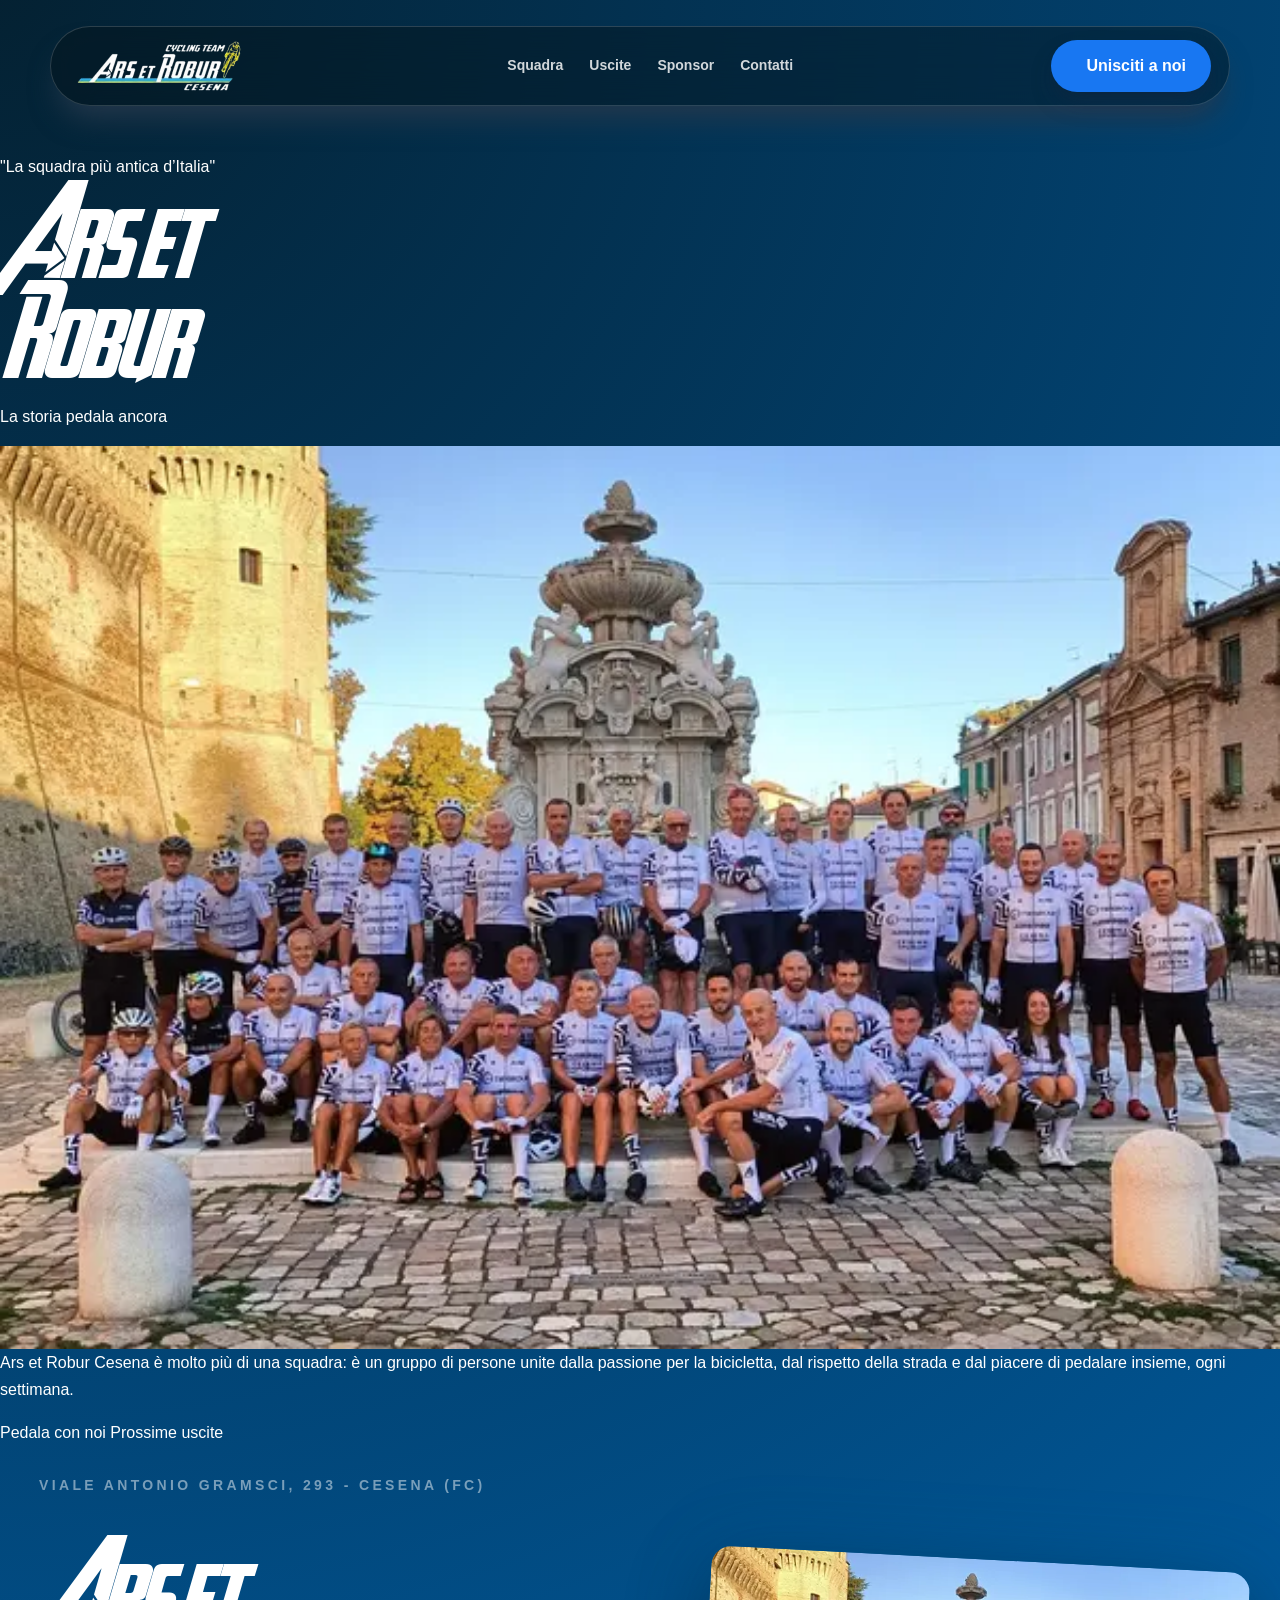
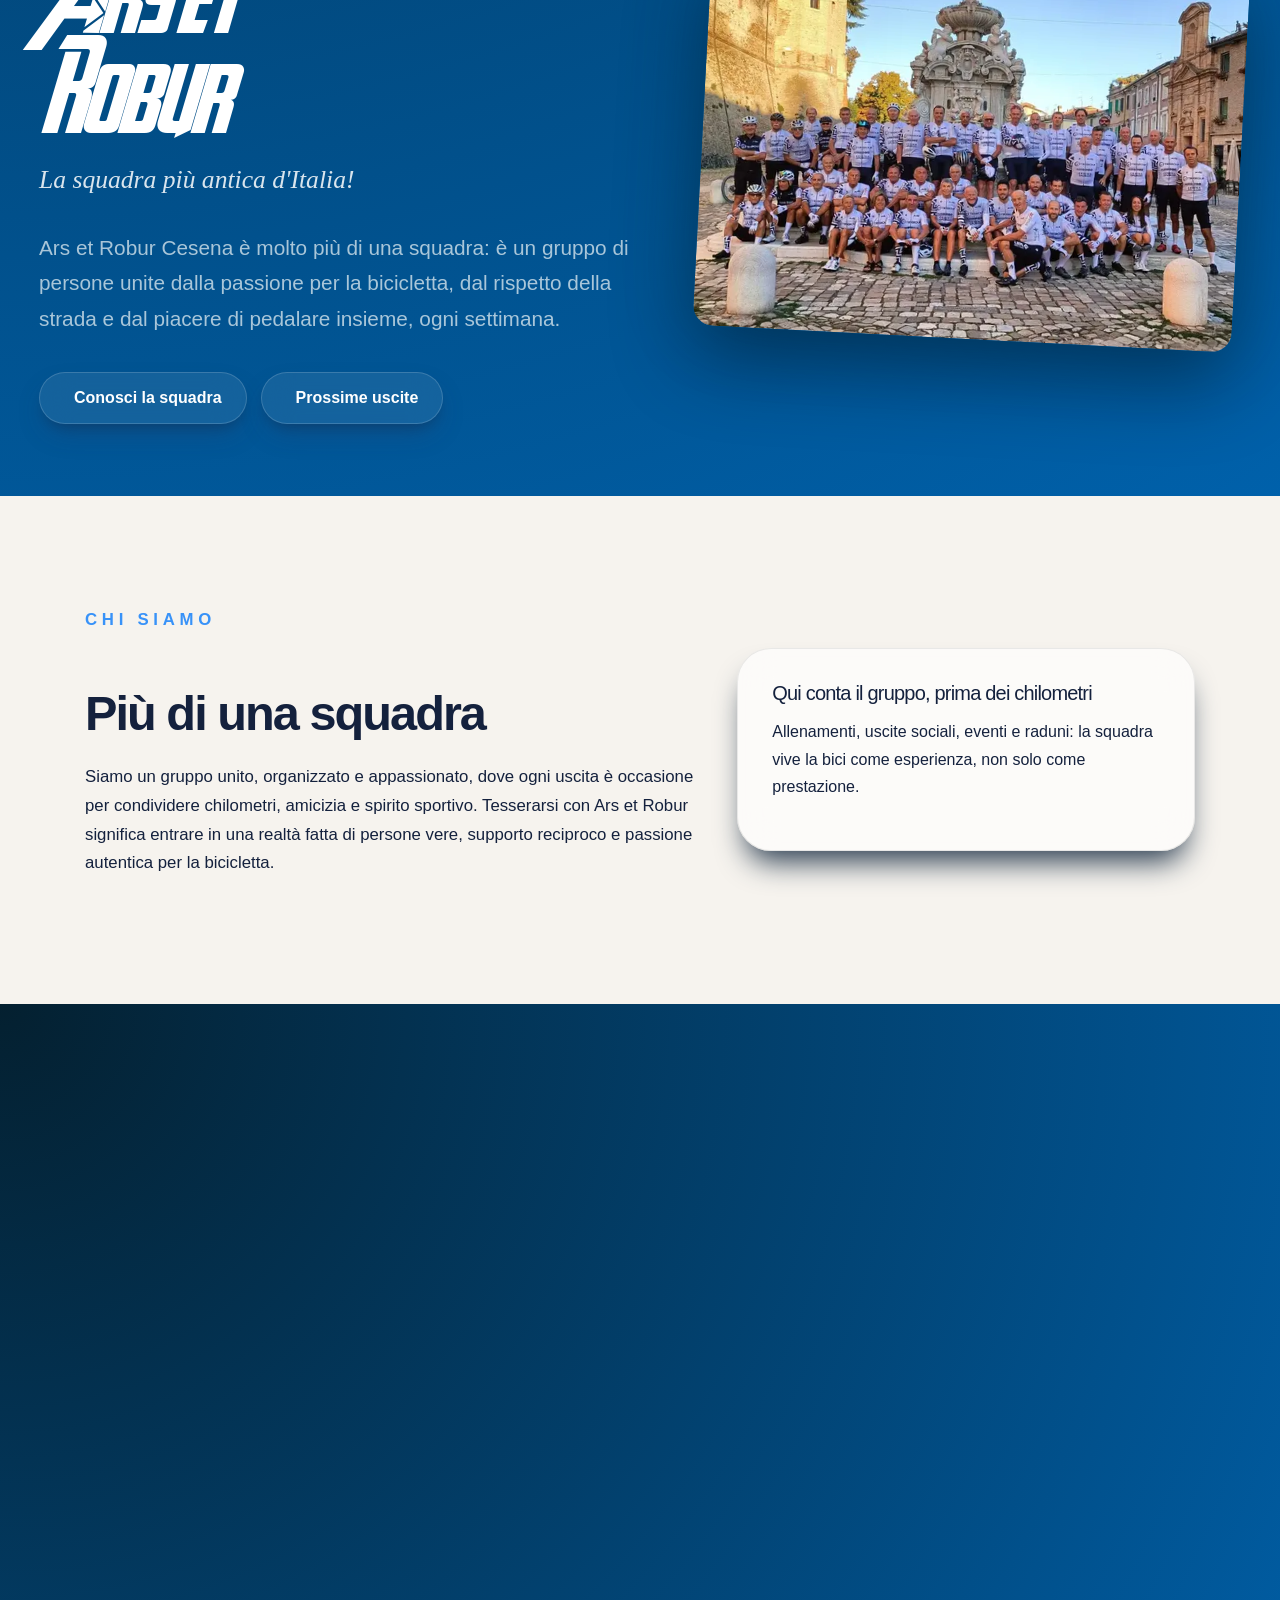
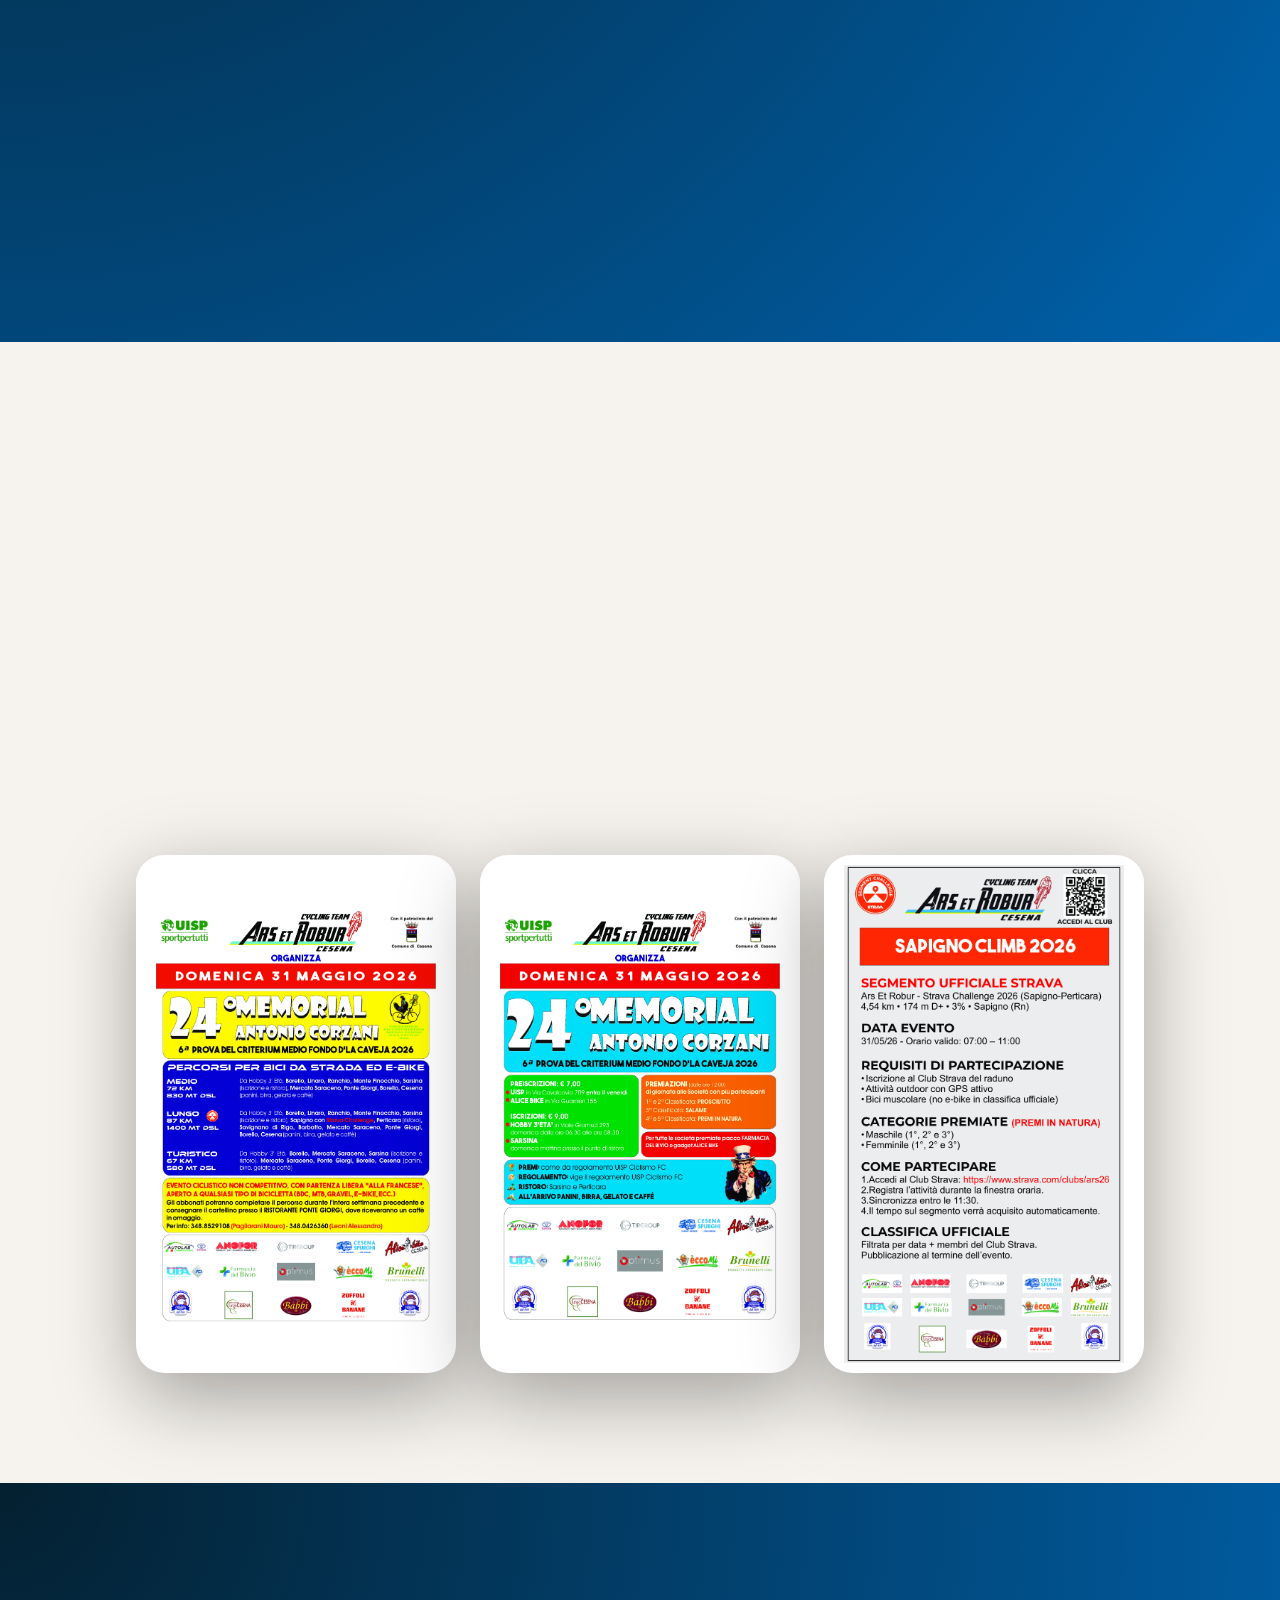
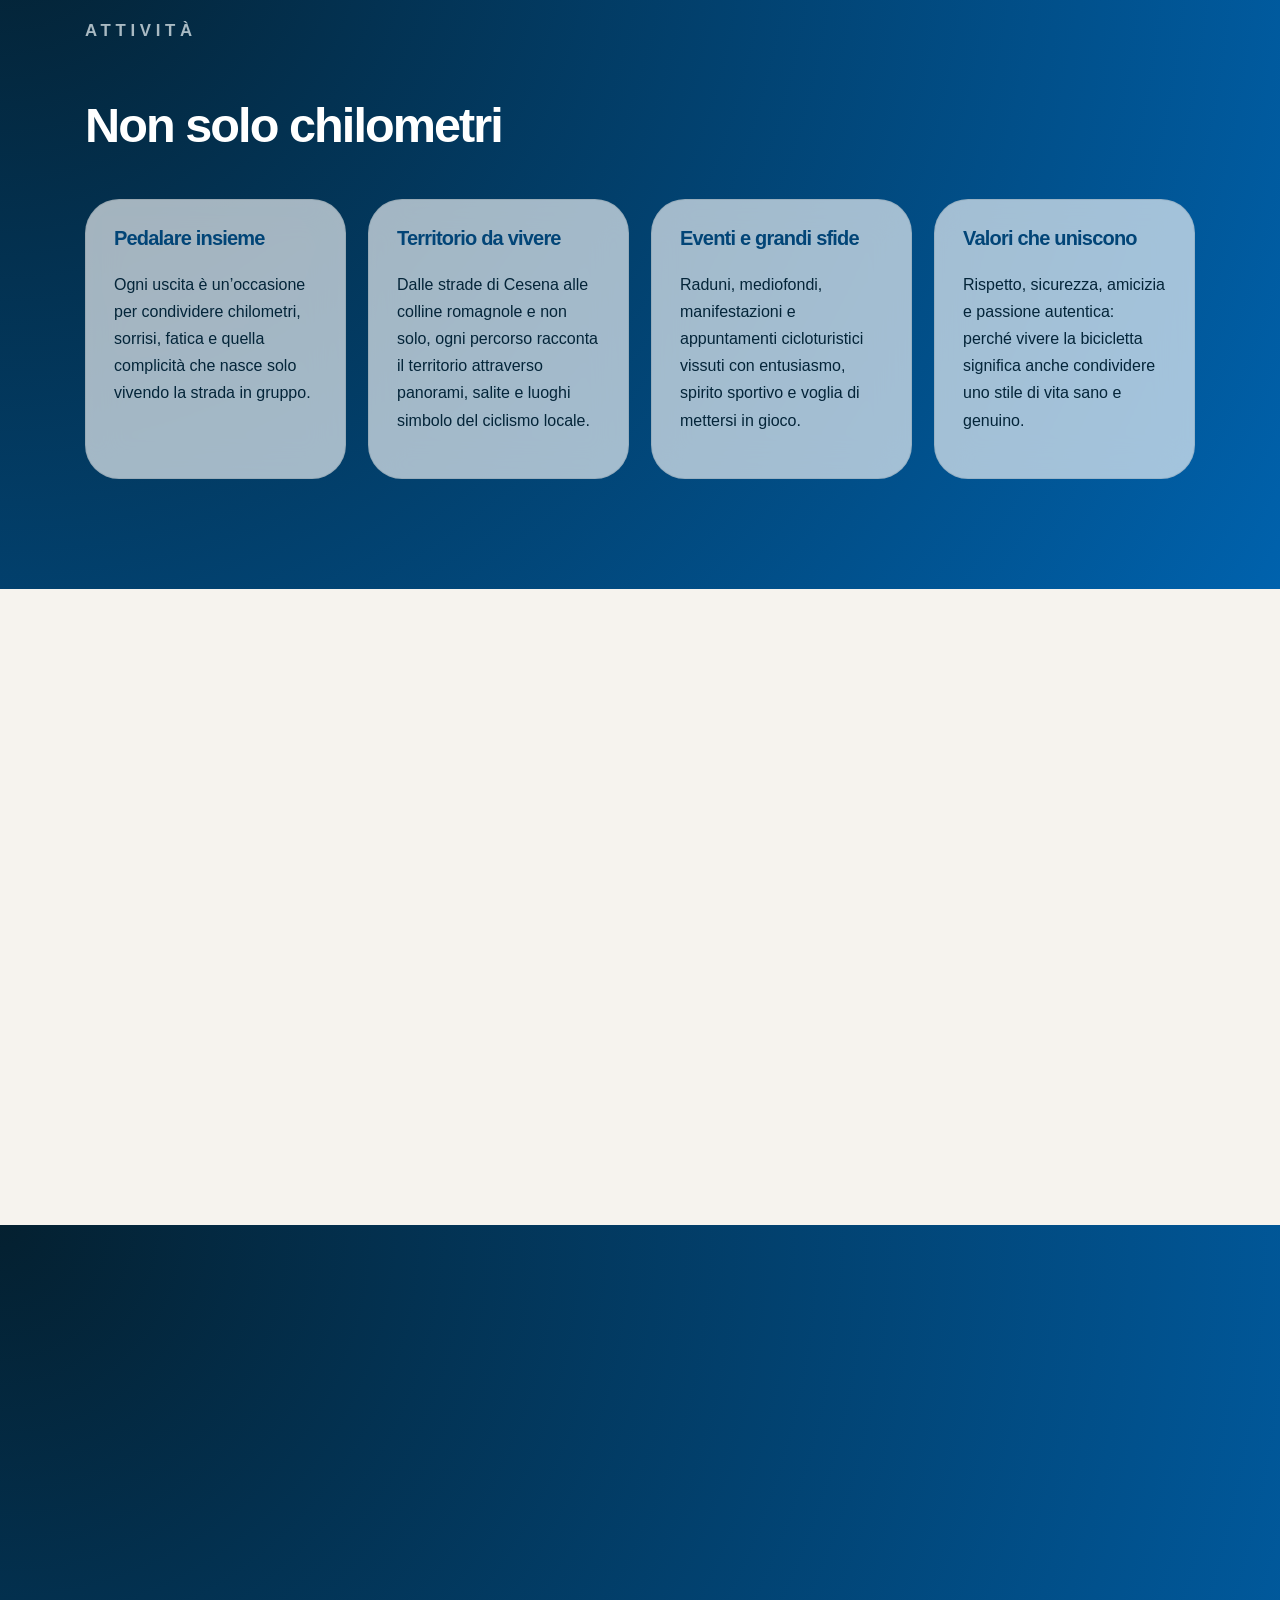
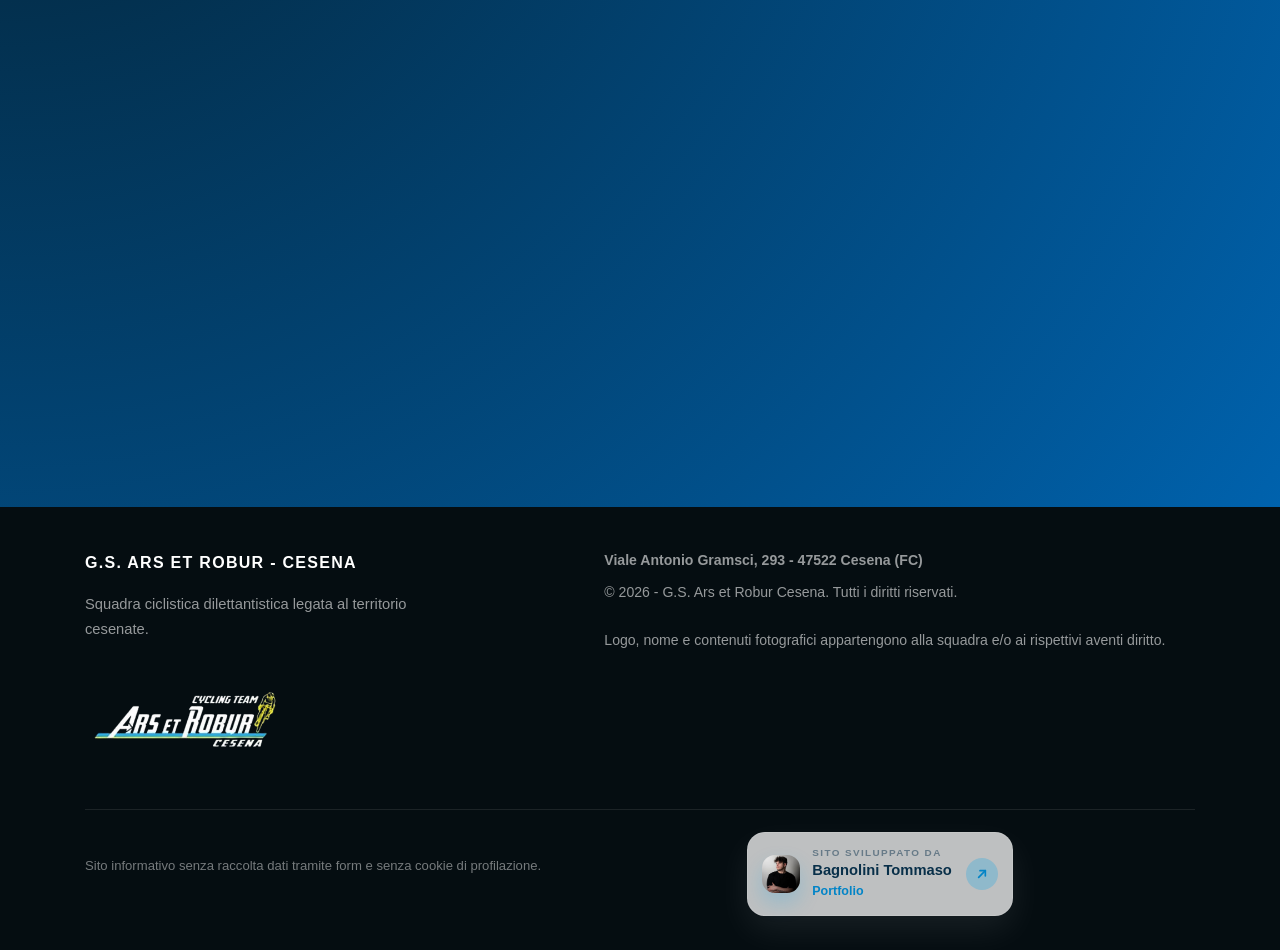
==== commit d9576f4c: "up" ====
--- a/index.html
+++ b/index.html
@@ -121,6 +121,41 @@
   <main>
     <section id="home" class="hero">
       <div class="hero-bg"></div>
+      <div class="hero-next">
+        <div class="hero-next-topline">
+          <!-- <span>G.S. Ars et Robur · Cesena</span> -->
+          <span>Ciclismo · comunità · territorio</span>
+        </div>
+
+        <div class="hero-next-heading reveal">
+          <p class="hero-next-index">"La squadra più antica d’Italia"</p>
+          <h1>Ars et<br>Robur</h1>
+          <p class="hero-next-manifesto">La storia pedala ancora</p>
+        </div>
+
+        <div class="hero-next-photo reveal">
+          <img
+            src="./assets/images/FotoSociale.webp"
+            alt="Foto di gruppo della squadra ciclistica Ars et Robur a Cesena"
+            loading="eager"
+            decoding="async"
+            fetchpriority="high"
+          >
+        </div>
+
+        <div class="hero-next-intro reveal">
+          <p>Ars et Robur Cesena è molto più di una squadra: è un gruppo di persone unite dalla passione per la bicicletta, dal rispetto della strada e dal piacere di pedalare insieme, ogni settimana.</p>
+          <div class="hero-next-actions">
+            <a href="#contatti" class="hero-next-primary">
+              Pedala con noi
+              <i data-lucide="arrow-up-right"></i>
+            </a>
+            <a href="#uscite" class="hero-next-link">Prossime uscite <i data-lucide="arrow-right"></i></a>
+          </div>
+        </div>
+
+        <div class="hero-next-mark" aria-hidden="true">G.S.</div>
+      </div>
       <div class="hero-glow"></div>
 
       <div class="container hero-content my-auto">
@@ -130,7 +165,7 @@
             <span class="mobile-minor">Viale Antonio Gramsci, 293 - Cesena (FC)</span>
           </p>
 
-          <h1>Ars et Robur</h1>
+          <h1>Ars et<br>Robur</h1>
 
           <i class="subtitle">La squadra più antica d'Italia!</i>
 
@@ -506,4 +541,4 @@
   <script defer src="https://unpkg.com/lucide@latest"></script>
   <script defer src="./js/index.js"></script>
 </body>
-</html>+</html>
--- a/css/styles.css
+++ b/css/styles.css
@@ -105,6 +105,8 @@
   overflow-x: auto;
   scroll-snap-type: x mandatory;
   scroll-behavior: smooth;
+  -webkit-overflow-scrolling: touch;
+  touch-action: pan-x pan-y;
   padding: 12px 4px 34px;
   scrollbar-width: none;
   background: transparent;
@@ -190,7 +192,18 @@
   }
 
   .gallery-arrow {
-    display: none;
+    width: 46px;
+    height: 46px;
+    top: 44%;
+    background: rgba(255,255,255,.16);
+  }
+
+  #galleryPrev {
+    left: 12px;
+  }
+
+  #galleryNext {
+    right: 12px;
   }
 }
 
@@ -1126,14 +1139,9 @@
   position: relative;
   width: 100%;
   overflow: hidden;
-  padding: 10px 0 36px;
-}
-
-.sponsor-marquee {
-  position: relative;
-  width: 100%;
-  overflow: hidden;
   padding: 18px 0 24px;
+  contain: layout paint;
+  isolation: isolate;
 }
 
 .sponsor-marquee::before,
@@ -1147,6 +1155,8 @@
   width: max-content;
   gap: 64px;
   animation: sponsorScroll 28s linear infinite;
+  backface-visibility: hidden;
+  will-change: transform;
 }
 
 .sponsor-logo {
@@ -1174,6 +1184,7 @@
   height: auto;
 
   object-fit: contain;
+  backface-visibility: hidden;
 
   opacity: .7;
   transition: .3s ease;
@@ -1218,40 +1229,31 @@
   }
 
   .sponsor-marquee {
-    max-height: 420px;
+    height: 160px;
+    max-height: none;
     overflow: hidden;
-    padding: 24px 0;
+    padding: 16px 0 24px;
   }
 
   .sponsor-marquee-track {
-    flex-direction: column;
+    flex-direction: row;
     align-items: center;
-    gap: 38px;
-    animation: sponsorScrollVertical 10s linear infinite;
-    margin-right: auto;
-    margin-left: auto;
+    gap: 36px;
+    width: max-content;
+    animation: sponsorScroll 26s linear infinite;
+    margin: 0;
   }
 
   .sponsor-logo {
-    width: 400px;
-    height: 90px;
-    margin: 0 auto;
+    width: min(74vw, 340px);
+    height: 120px;
+    margin: 0;
   }
 
   .sponsor-logo img {
     max-width: 100%;
-    max-height: 90px;
+    max-height: 120px;
     object-fit: contain;
-  }
-
-  @keyframes sponsorScrollVertical {
-    from {
-      transform: translateY(0);
-    }
-
-    to {
-      transform: translateY(-50%);
-    }
   }
 }
 
@@ -1972,4 +1974,4 @@
   transform: translate(2px, -2px);
   background: #0284c7;
   color: #ffffff;
-}+}
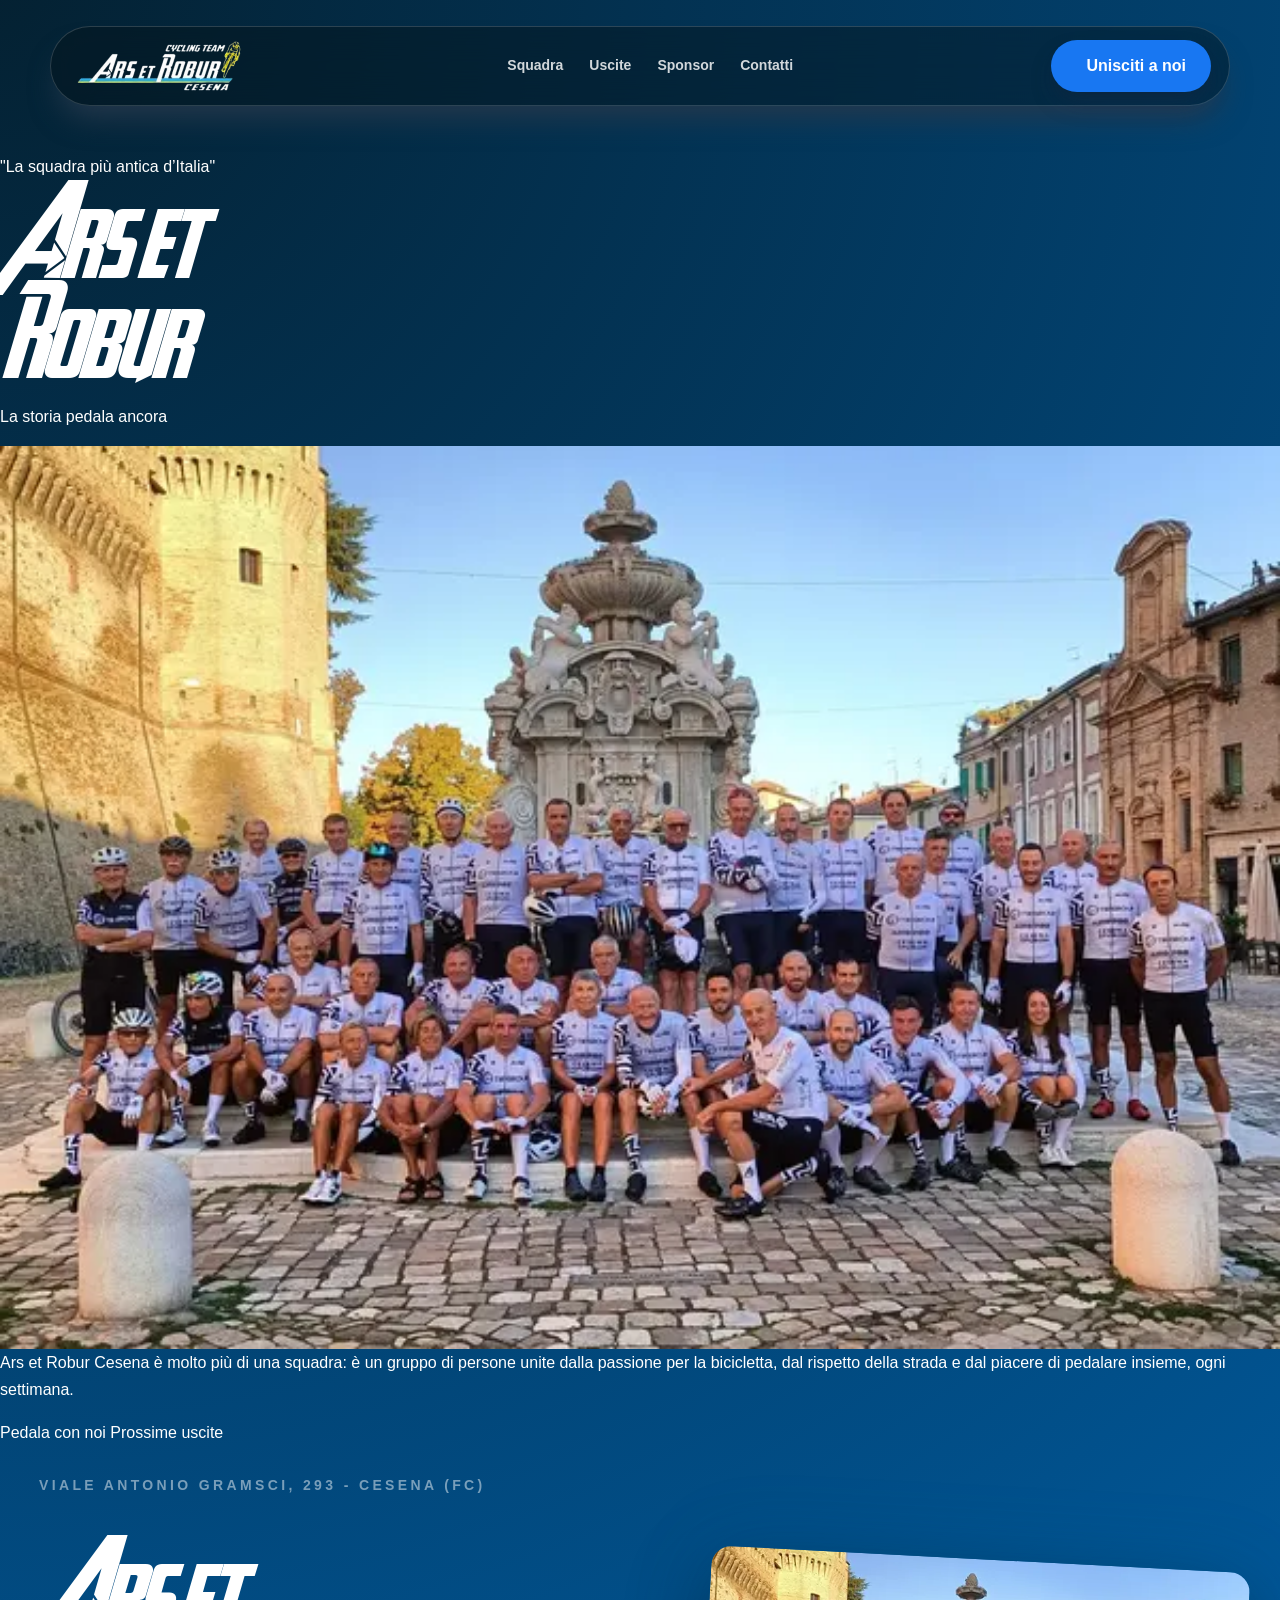
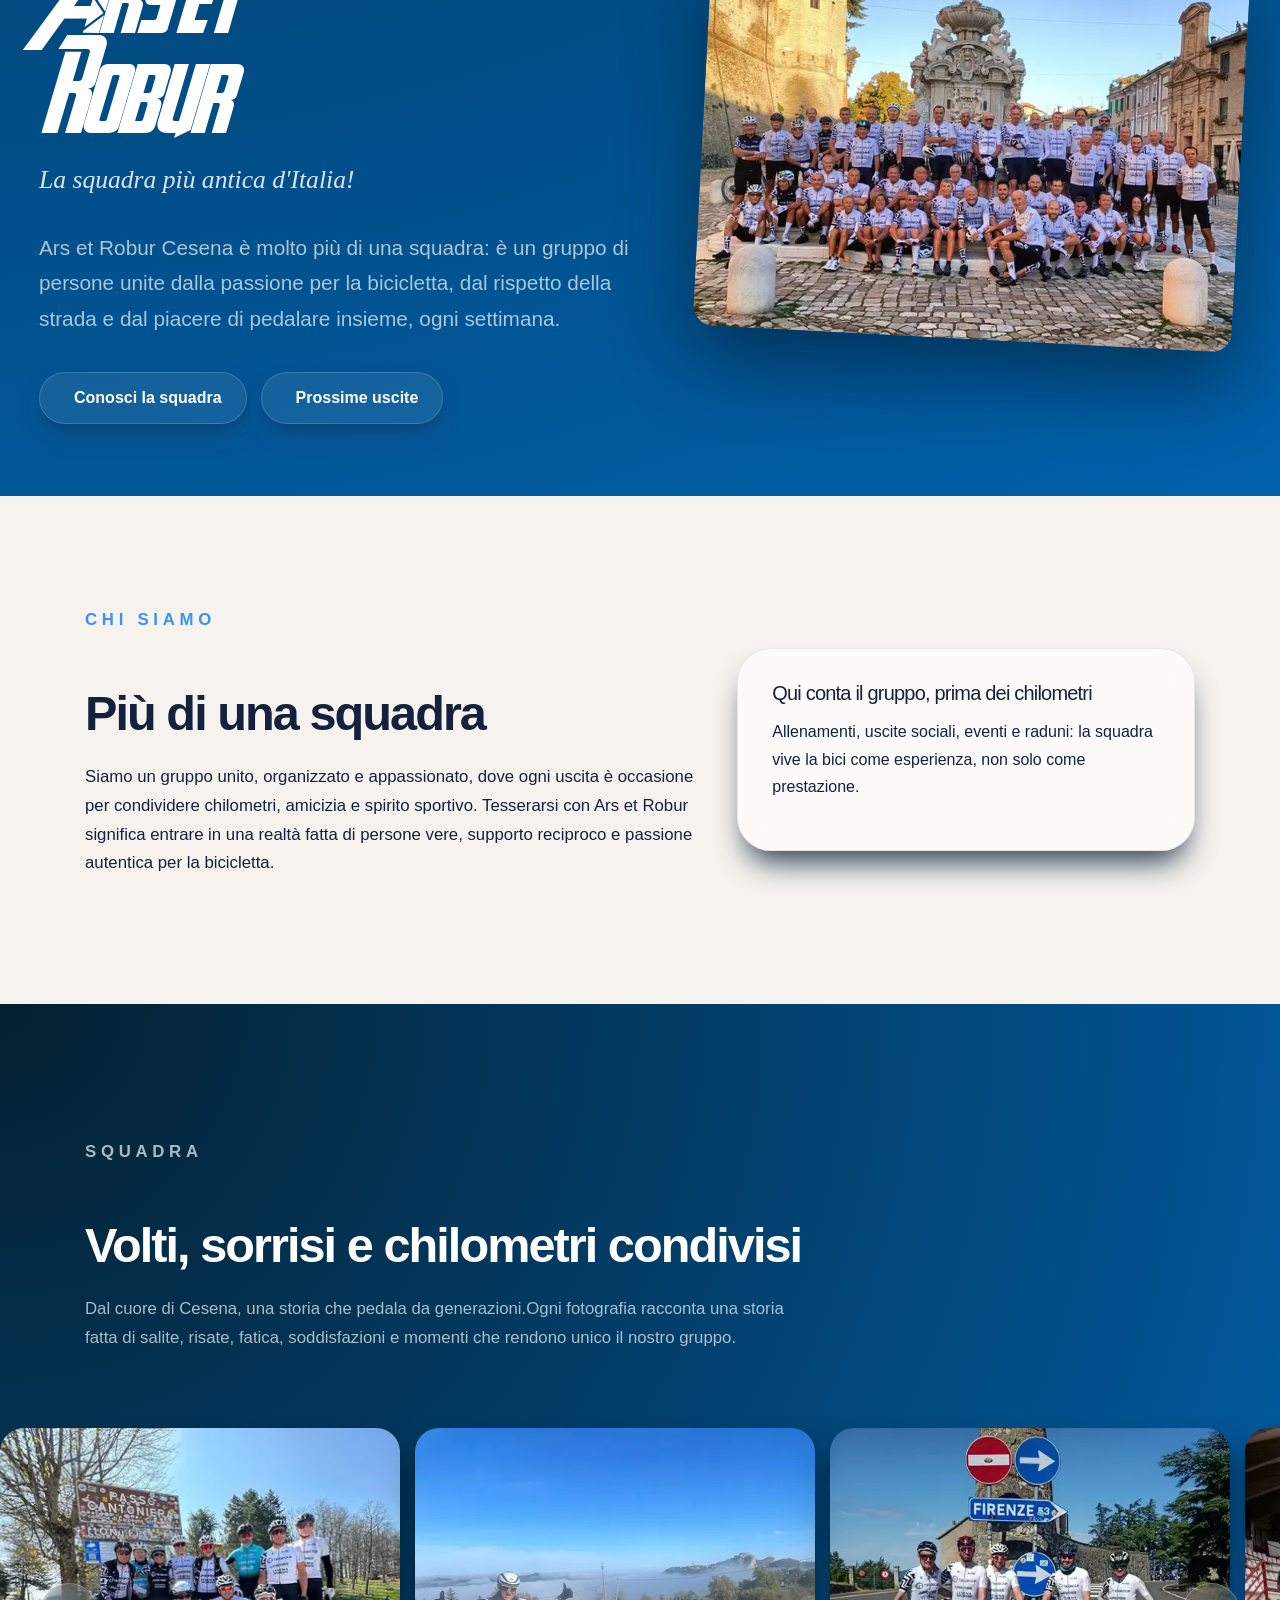
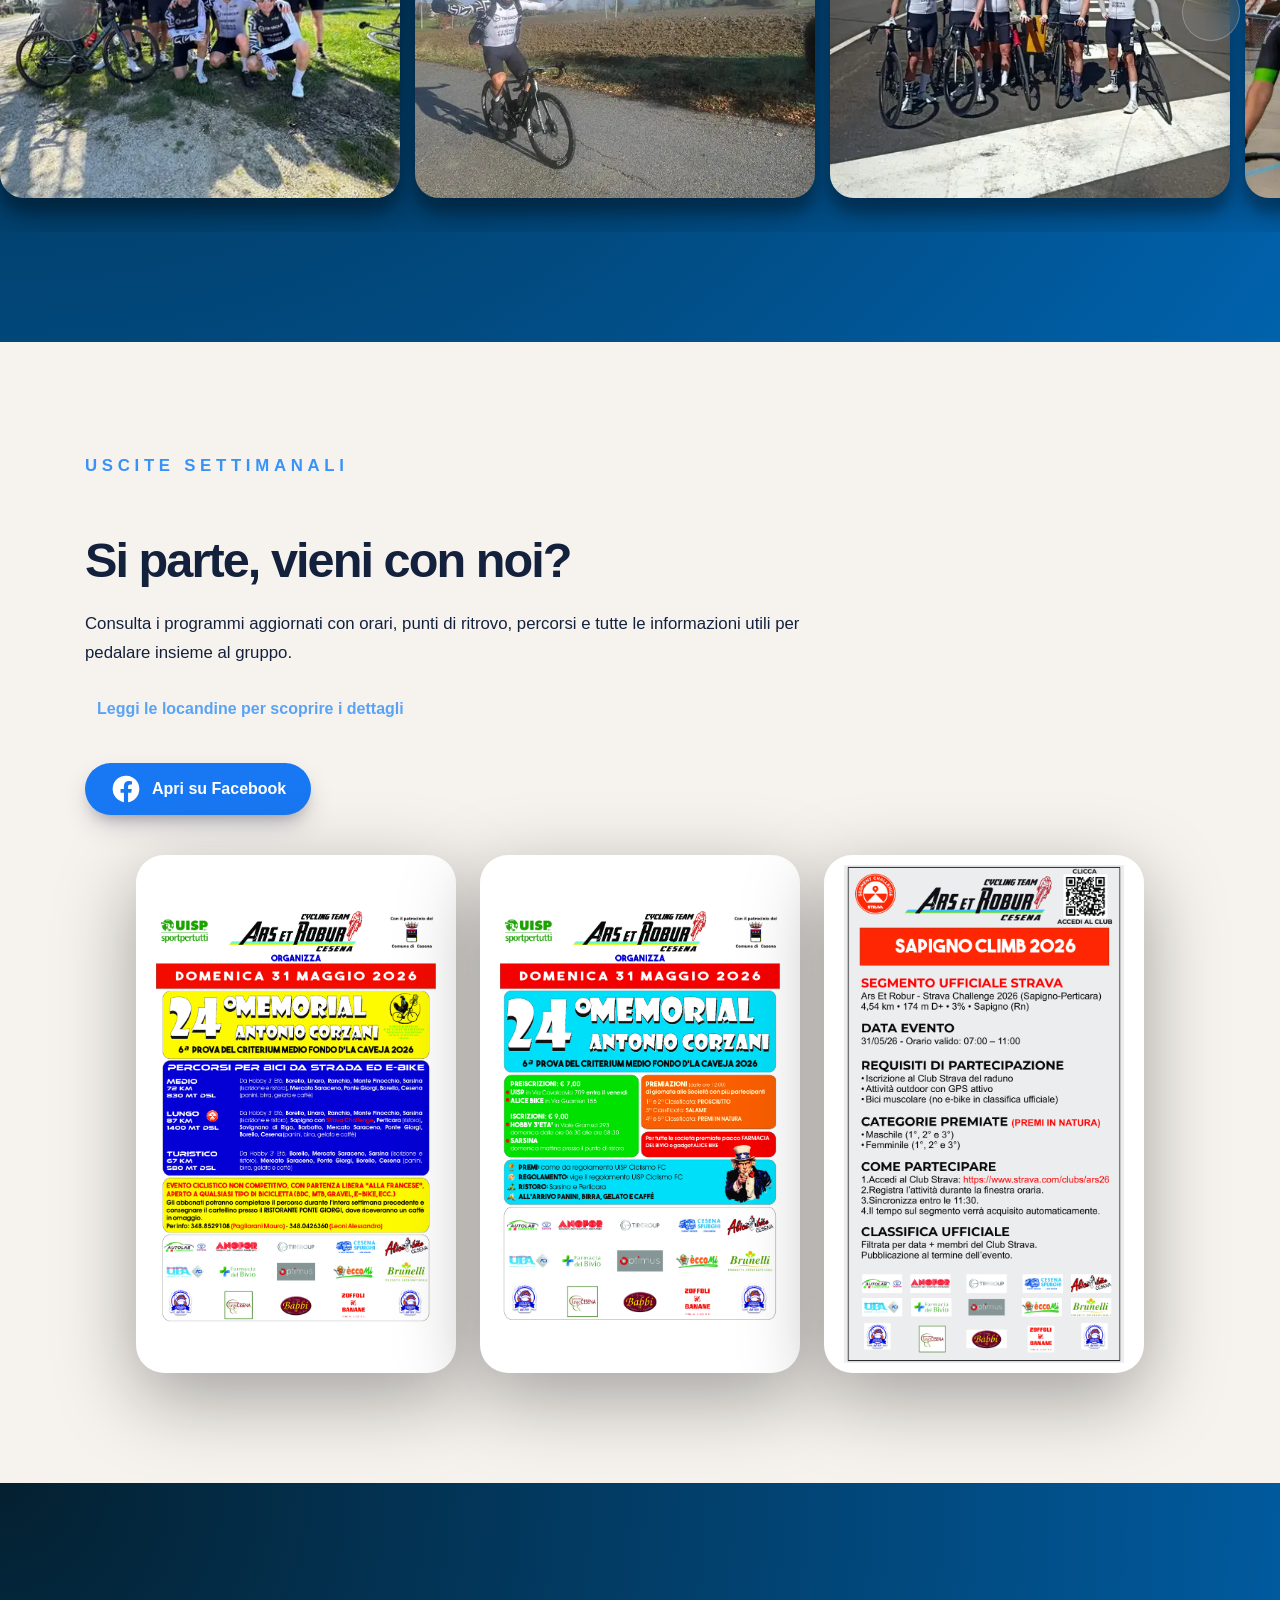
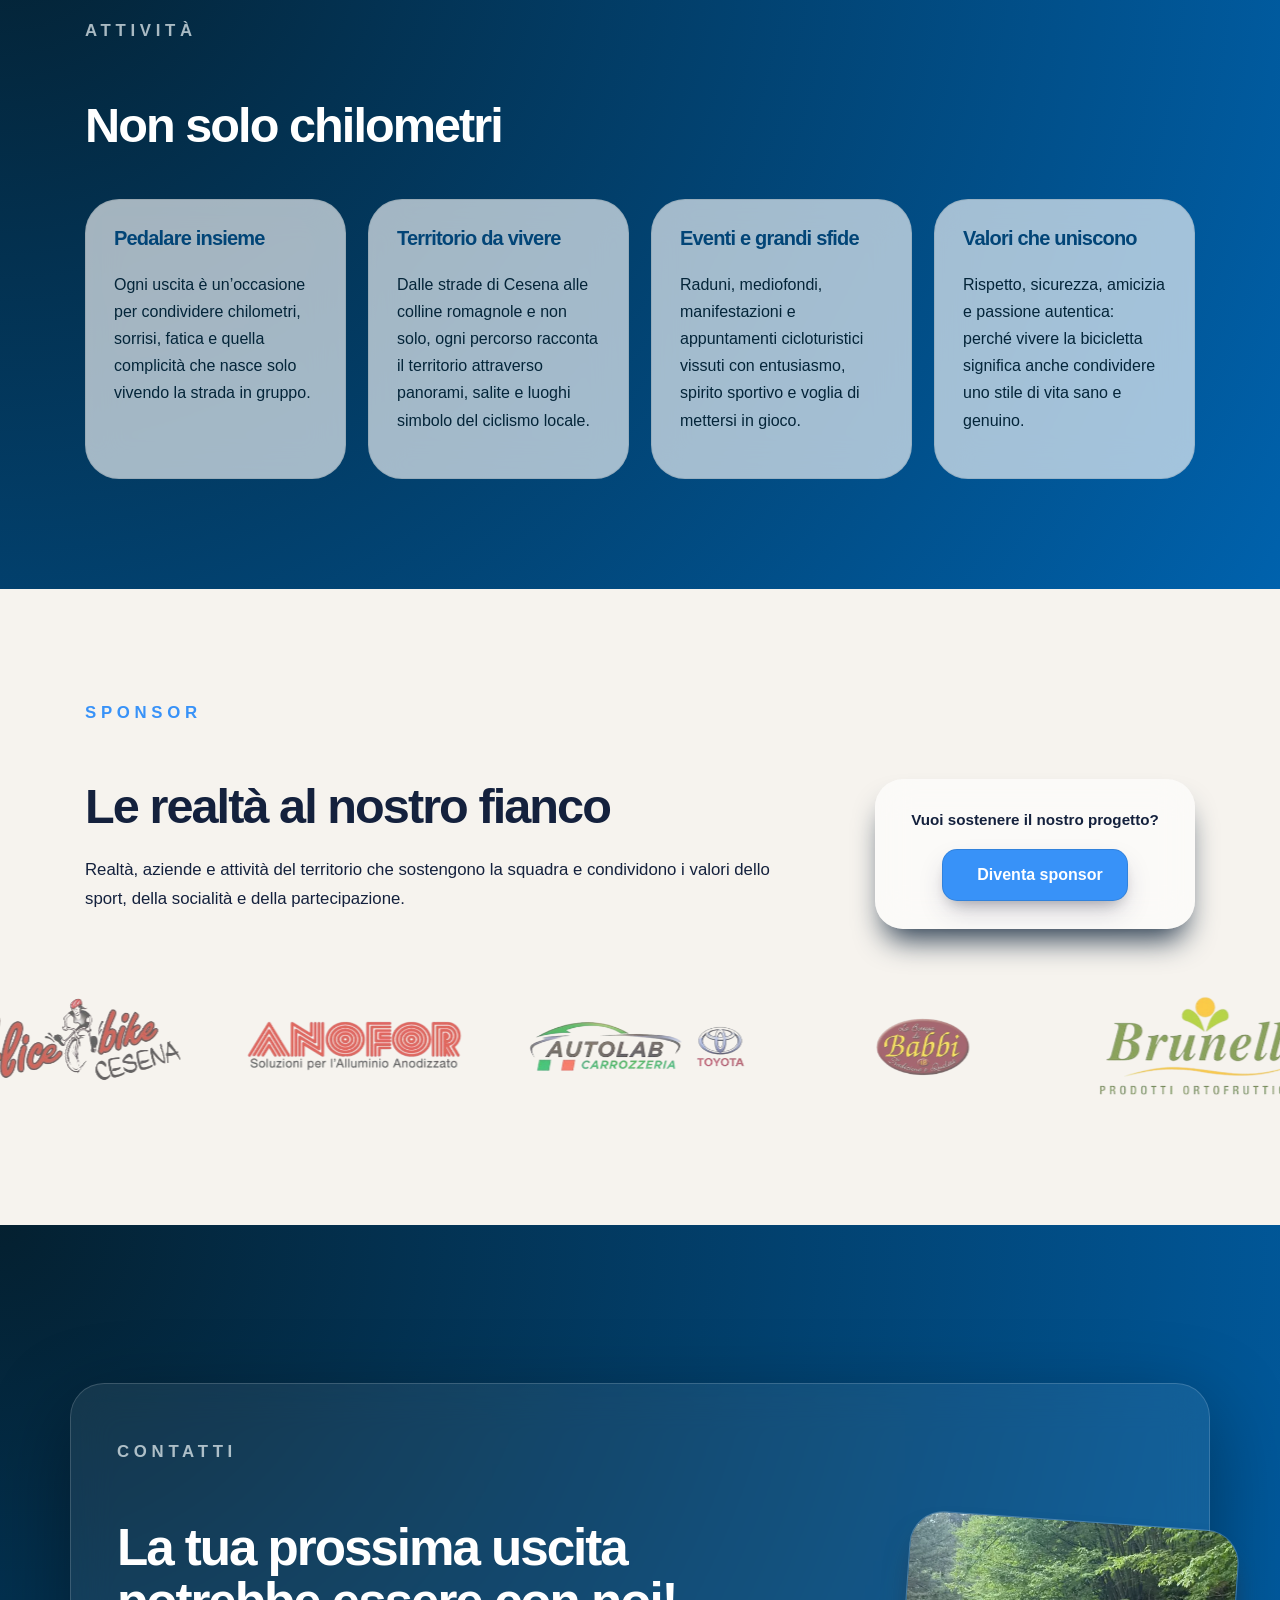
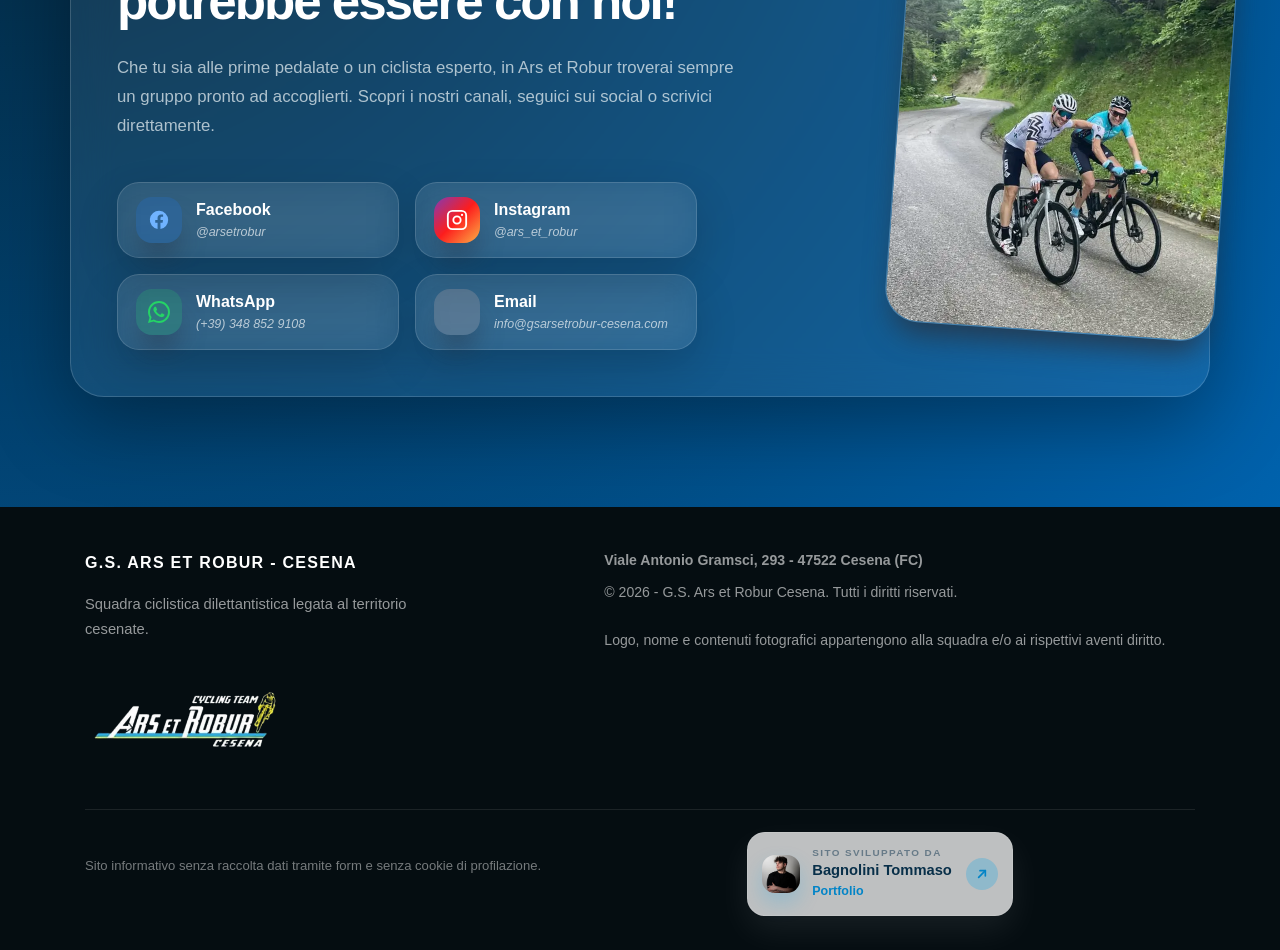
==== commit acda4c11: "update sponsor" ====
--- a/index.html
+++ b/index.html
@@ -347,7 +347,7 @@
           </div>
 
           <div class="sponsor-cta">
-            <span style="color: #14213D;">Vuoi fare parte del team?</span>
+            <span style="color: #14213D;">Vuoi sostenere il nostro progetto?</span>
               <a
                 href="https://wa.me/3488529108?text=Buongiorno%2C%20abbiamo%20visualizzato%20il%20sito%20web%20della%20vostra%20squadra%20ciclistica%20e%20saremmo%20interessati%20ad%20unirci%20al%20team%20di%20sponsor%21"
                 target="_blank"
@@ -356,7 +356,7 @@
                 title="diventa uno sponsor della squadra"
               >
               <i data-lucide="megaphone"></i>              
-              Sostieni la squadra
+              Diventa sponsor
             </a>
           </div>
         </div>
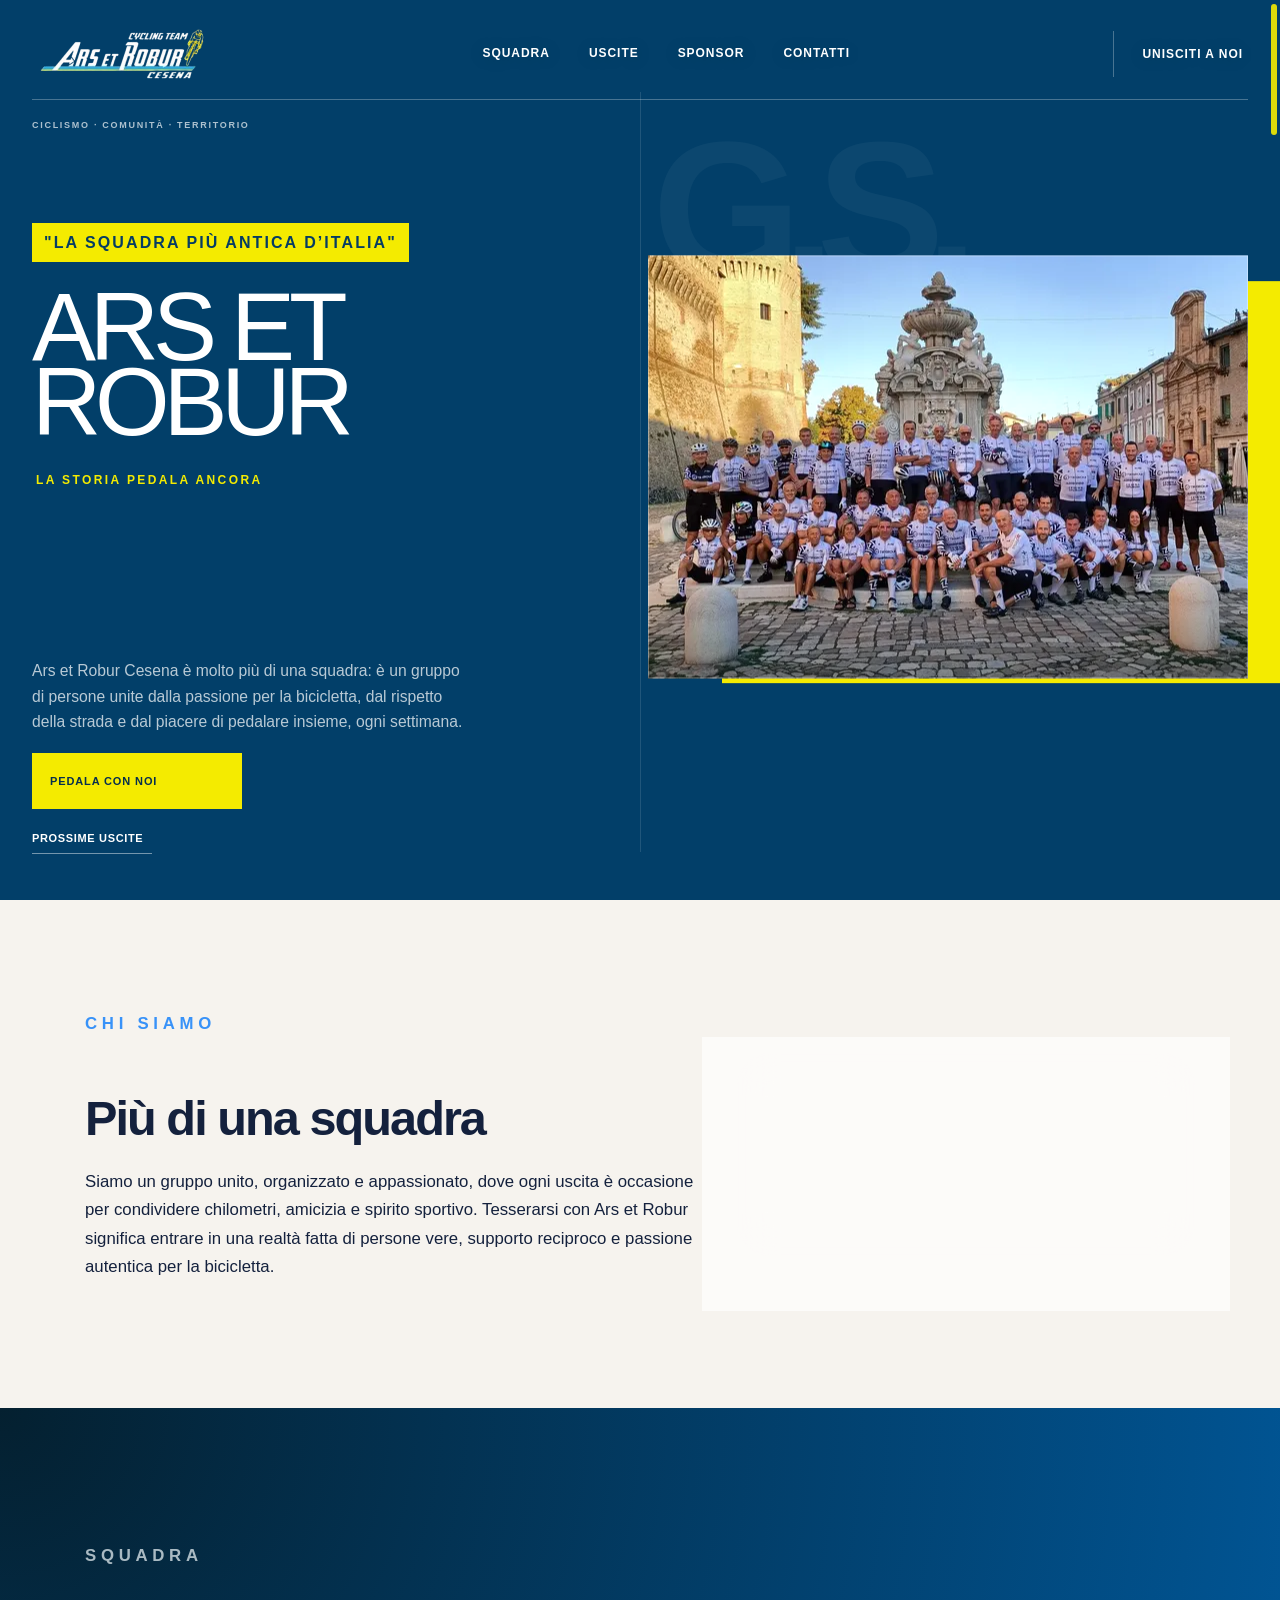
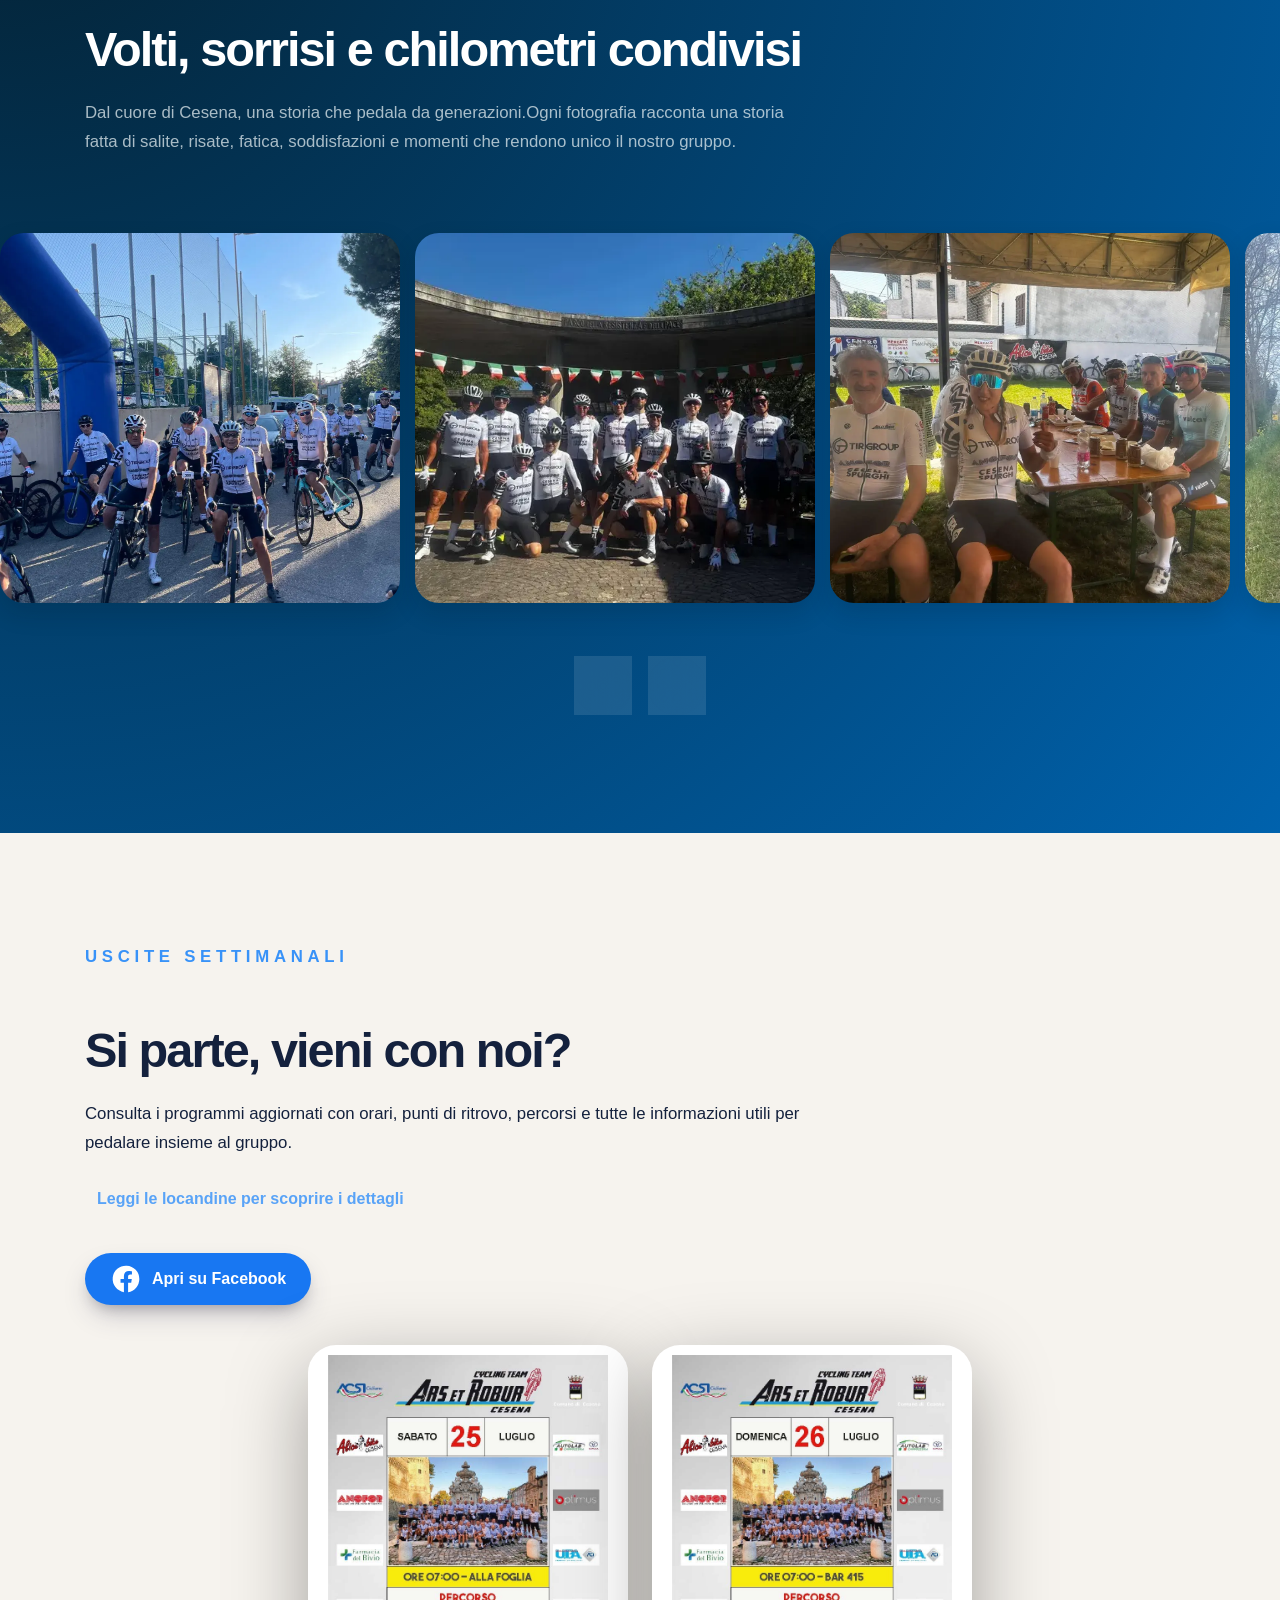
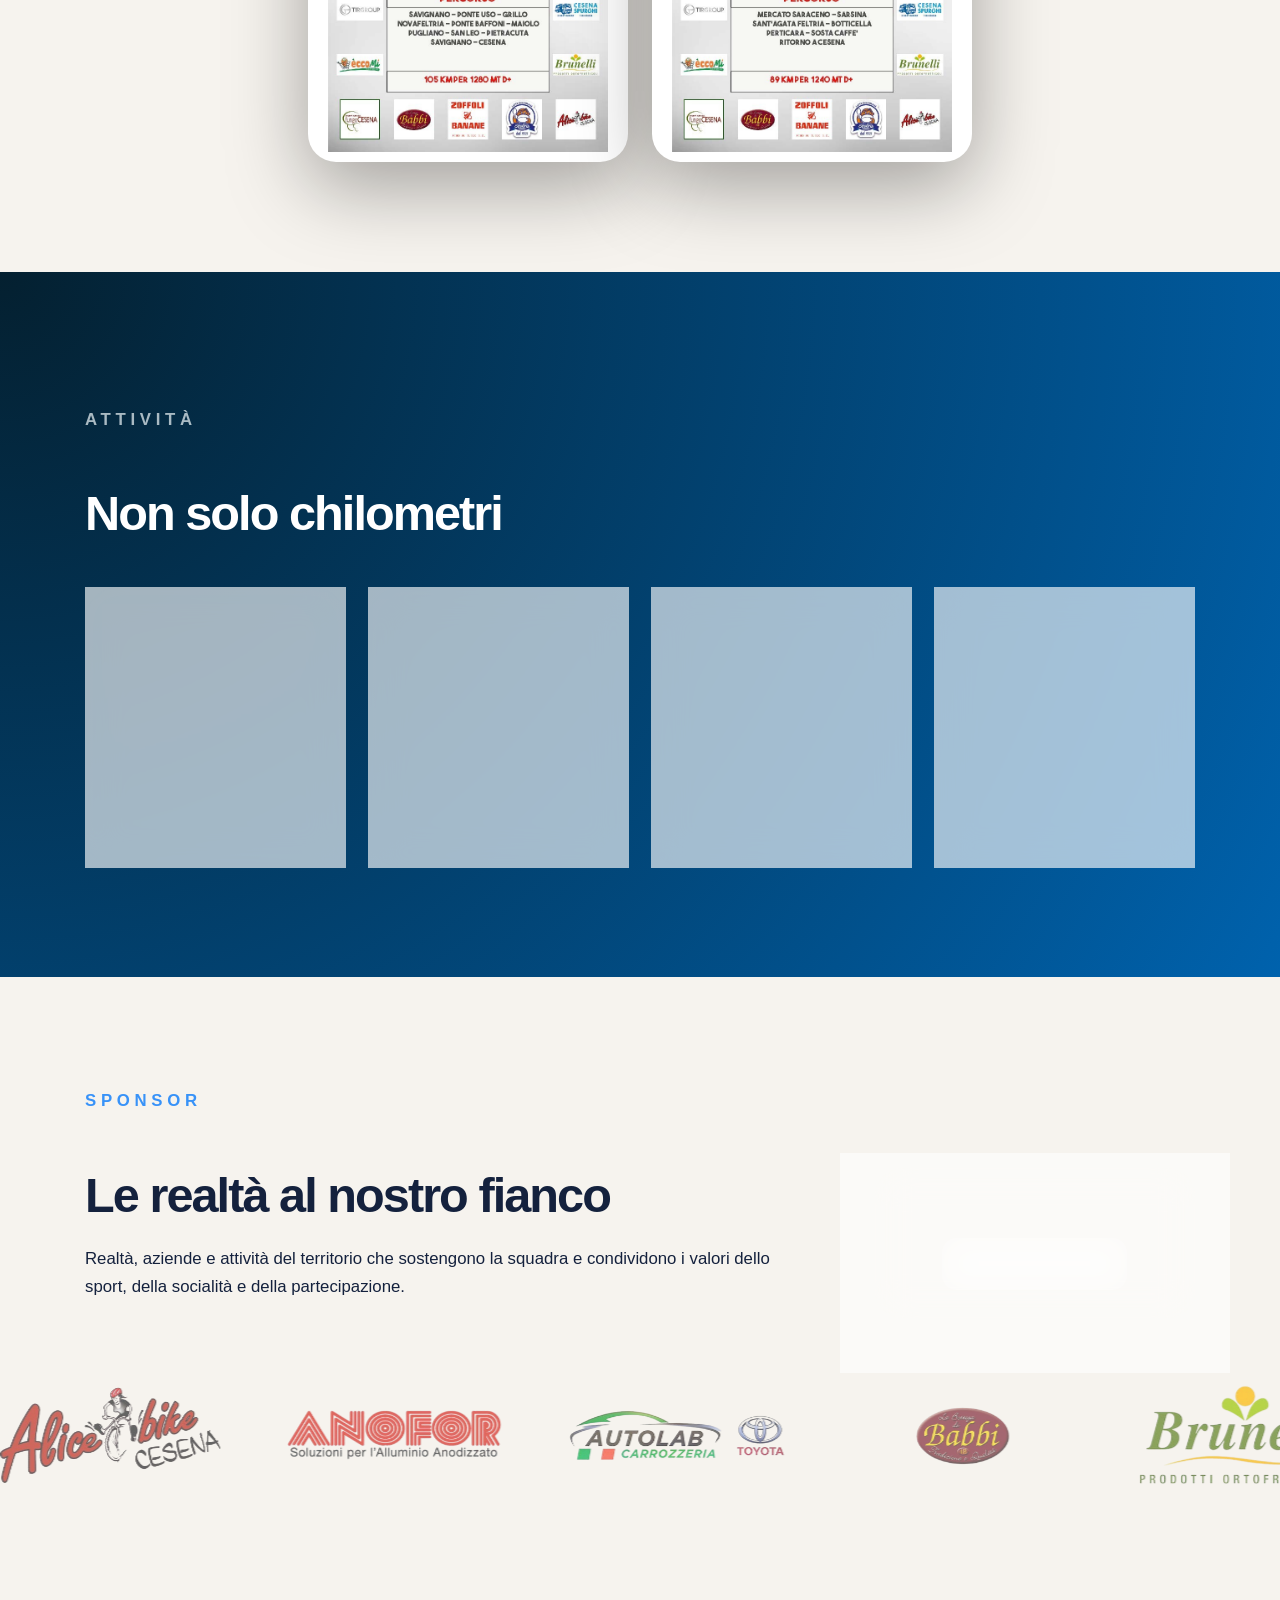
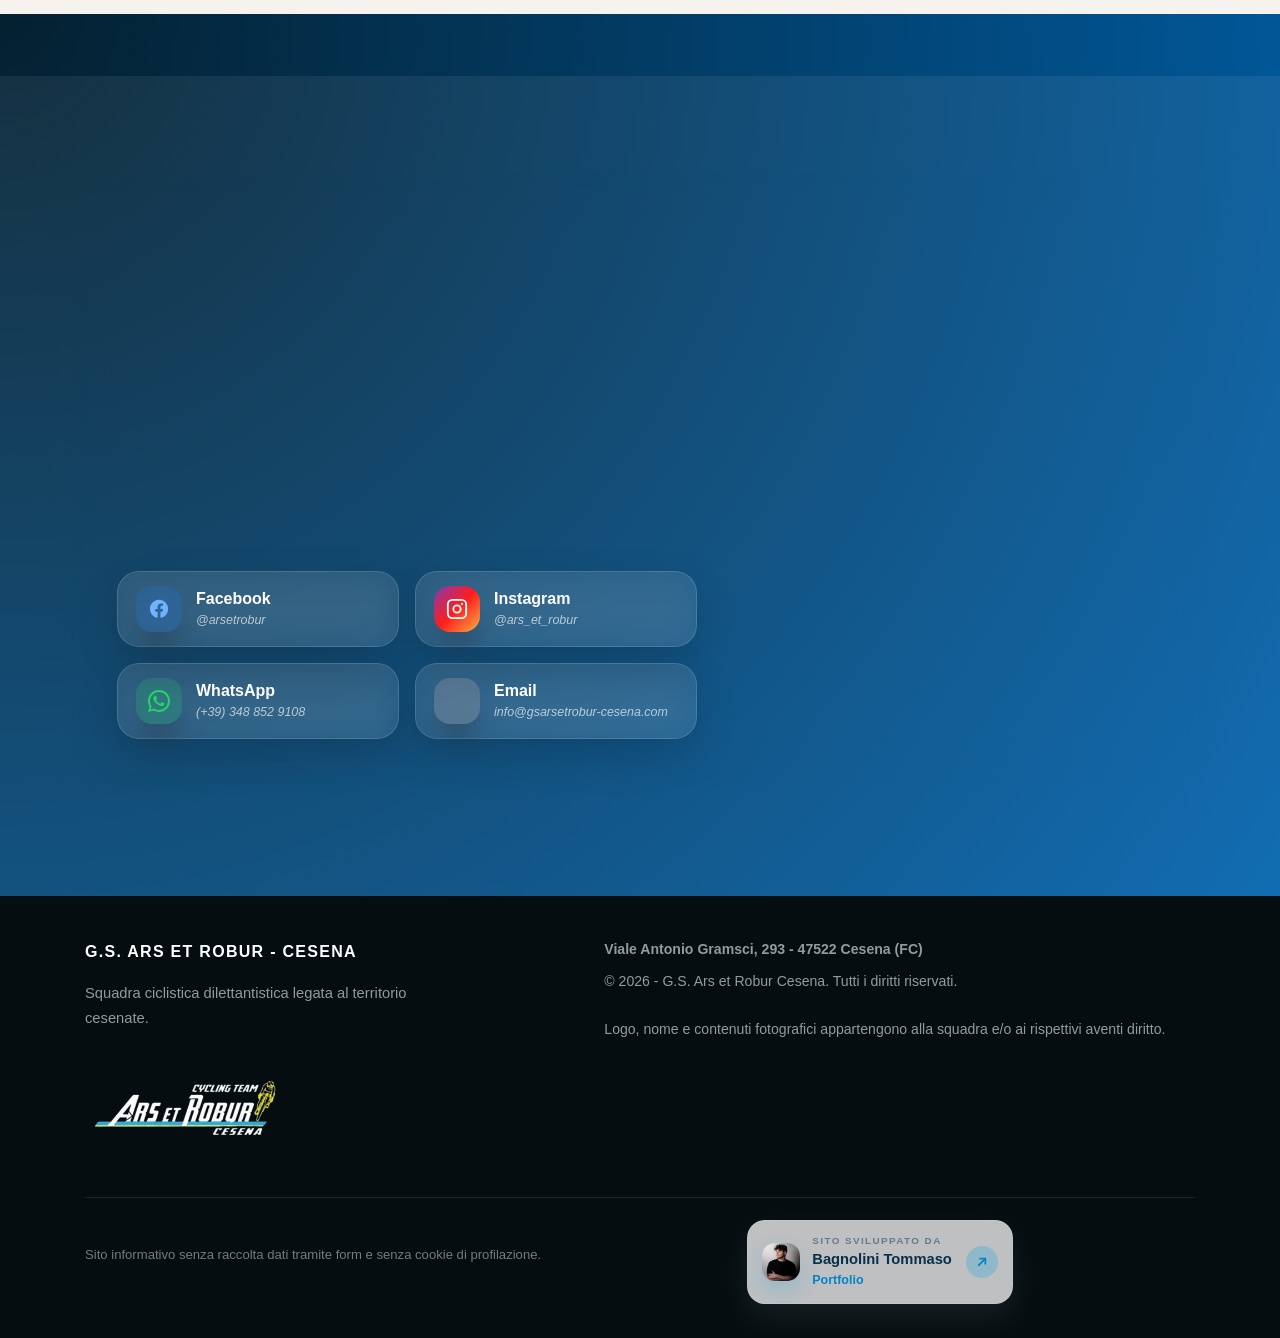
==== commit 638af467: "Update index.html" ====
--- a/index.html
+++ b/index.html
@@ -322,7 +322,7 @@
           <article class="card reveal">
             <i data-lucide="trophy"></i>
             <h3 style="color: #024577; font-weight: 600;">Eventi e grandi sfide</h3>
-            <p style="color: #042539;">Raduni, mediofondi, manifestazioni e appuntamenti cicloturistici vissuti con entusiasmo, spirito sportivo e voglia di mettersi in gioco.</p>
+            <p style="color: #042539;">Raduni, mediofondo, manifestazioni e appuntamenti cicloturistici vissuti con entusiasmo, spirito sportivo e voglia di mettersi in gioco.</p>
           </article>
 
           <article class="card reveal">
--- a/css/styles.css
+++ b/css/styles.css
@@ -36,6 +36,66 @@
 
 html {
   scroll-behavior: smooth;
+  scrollbar-width: none;
+}
+
+html::-webkit-scrollbar {
+  display: none;
+}
+
+html.is-scrollbar-dragging {
+  scroll-behavior: auto;
+  user-select: none;
+}
+
+.page-scrollbar {
+  position: fixed;
+  top: 4px;
+  right: 0;
+  bottom: 4px;
+  z-index: 10000;
+  width: 18px;
+  pointer-events: none;
+}
+
+.page-scrollbar-thumb {
+  position: absolute;
+  top: 0;
+  right: 0;
+  width: 18px;
+  min-height: 48px;
+  cursor: grab;
+  pointer-events: auto;
+  touch-action: none;
+  will-change: transform;
+}
+
+.page-scrollbar-thumb::before {
+  content: "";
+  position: absolute;
+  top: 0;
+  right: 3px;
+  bottom: 0;
+  width: 6px;
+  border-radius: 999px;
+  background: #f4eb00;
+  opacity: 0.9;
+  transition: width 0.2s ease, opacity 0.2s ease;
+}
+
+.page-scrollbar-thumb:hover::before,
+.page-scrollbar-thumb.is-dragging::before {
+  width: 8px;
+  opacity: 1;
+}
+
+.page-scrollbar-thumb.is-dragging {
+  cursor: grabbing;
+}
+
+body:has(.lightbox.is-open) .page-scrollbar,
+body:has(.pdf-lightbox.is-open) .page-scrollbar {
+  display: none;
 }
 
 body {
@@ -118,6 +178,7 @@
 }
 
 .gallery-card {
+  position: relative;
   aspect-ratio: 4 / 3.7;
   overflow: hidden;
   border: 0;
@@ -126,8 +187,7 @@
   cursor: pointer;
   scroll-snap-align: start;
   padding: 0;
-  box-shadow: none;
-  box-shadow: rgba(0, 0, 0, 0.3) 0px 19px 38px, rgba(0, 0, 0, 0.22) 0px 15px 12px;
+  box-shadow: 0 10px 24px rgba(0, 20, 34, 0.16);
 }
 
 .gallery-card img {
@@ -141,6 +201,33 @@
   transform: scale(1.05);
   filter: brightness(1.04);
 }
+
+.gallery-caption {
+  display: block;
+  position: absolute;
+  left: 0;
+  right: 0;
+  bottom: 0;
+  z-index: 2;
+  padding: 72px 24px 22px;
+  background: linear-gradient(
+    to bottom,
+    rgba(2, 24, 38, 0) 0%,
+    rgba(2, 24, 38, 0.22) 34%,
+    rgba(2, 24, 38, 0.68) 68%,
+    rgba(2, 24, 38, 0.94) 100%
+  );
+  color: #fff;
+  font-size: clamp(1.08rem, 1.25vw, 1.25rem);
+  font-weight: 700;
+  line-height: 1.35;
+  text-align: left;
+  text-shadow:
+    0 2px 5px rgba(0, 0, 0, 0.72),
+    0 0 18px rgba(0, 0, 0, 0.42);
+  pointer-events: none;
+}
+
 .gallery-arrow {
   display: grid;
   place-items: center;
@@ -172,6 +259,32 @@
   background: rgba(255,255,255,.16);
 }
 
+@media (min-width: 721px) {
+  .gallery-slider {
+    padding-bottom: 82px;
+  }
+
+  .gallery-track {
+    padding-bottom: 38px;
+  }
+
+  .gallery-arrow {
+    top: auto;
+    bottom: 8px;
+    transform: none;
+    background: rgba(255, 255, 255, 0.11);
+  }
+
+  #galleryPrev {
+    left: calc(50% - 66px);
+  }
+
+  #galleryNext {
+    right: auto;
+    left: calc(50% + 8px);
+  }
+}
+
 @media (max-width: 720px) {
   .gallery-slider {
     grid-template-columns: 1fr;
@@ -189,6 +302,11 @@
   .gallery-card {
     aspect-ratio: 4 / 3.6;
     border-radius: 26px;
+  }
+
+  .gallery-caption {
+    padding: 60px 18px 18px;
+    font-size: 1.08rem;
   }
 
   .gallery-arrow {
@@ -238,7 +356,7 @@
 }
 
 h2 {
-  max-width: 780px;
+  /* max-width: 780px; */
   font-weight: 700;
   font-size: clamp(2.4rem, 3.8vw, 4rem);
 }
@@ -1975,3 +2093,1112 @@
   background: #0284c7;
   color: #ffffff;
 }
+
+/* ==========================================================
+   Hero 2026 — editorial, open, unmistakably Ars et Robur
+   ========================================================== */
+
+.navbar {
+  top: 0;
+  padding-inline: 0;
+}
+
+.navbar-shell {
+  width: min(1380px, calc(100% - 64px));
+  height: 92px;
+  padding: 0;
+  border: 0;
+  border-bottom: 1px solid rgba(255, 255, 255, 0.22);
+  border-radius: 0;
+  background: transparent;
+  box-shadow: none;
+  backdrop-filter: none;
+}
+
+.navbar.is-scrolled {
+  top: 0;
+  background: rgba(246, 243, 238, 0.9);
+  box-shadow: 0 12px 35px rgba(2, 39, 67, 0.08);
+  backdrop-filter: blur(18px);
+}
+
+.navbar.is-scrolled .navbar-shell {
+  width: min(1380px, calc(100% - 64px));
+  height: 72px;
+  padding: 0;
+  border: 0;
+  border-bottom: 1px solid rgba(7, 17, 22, 0.1);
+  border-radius: 0;
+  background: transparent;
+  box-shadow: none;
+}
+
+.nav-links {
+  gap: clamp(20px, 2.5vw, 42px);
+}
+
+.nav-links a {
+  display: inline-flex;
+  align-items: center;
+  gap: 7px;
+  font-size: 12px;
+  font-weight: 750;
+  letter-spacing: 0.08em;
+  text-transform: uppercase;
+}
+
+.nav-links a svg {
+  width: 15px;
+  height: 15px;
+}
+
+.nav-actions > .btn-facebook {
+  min-height: 46px;
+  padding: 0 5px 0 18px;
+  border: 0;
+  border-left: 1px solid rgba(255, 255, 255, 0.3);
+  border-radius: 0;
+  background: transparent;
+  box-shadow: none;
+  color: #fff;
+  font-size: 12px;
+  font-weight: 800;
+  letter-spacing: 0.08em;
+  text-transform: uppercase;
+}
+
+.nav-actions > .btn-facebook svg {
+  width: 38px;
+  height: 38px;
+  margin-right: 8px;
+  padding: 10px;
+  background: var(--accent-2);
+  color: #052b45;
+}
+
+.nav-actions > .btn-facebook:hover {
+  background: transparent;
+  color: var(--accent-2);
+  box-shadow: none;
+}
+
+.navbar.is-scrolled .nav-actions > .btn-facebook {
+  border-color: rgba(7, 17, 22, 0.16);
+  color: #052b45;
+}
+
+.hero {
+  min-height: 100svh;
+  padding: 92px 0 0;
+  isolation: isolate;
+  background: #023b63;
+}
+
+.hero-bg {
+  z-index: -3;
+  background:
+    linear-gradient(135deg, rgba(255, 255, 255, 0.035) 0 1px, transparent 1px 20px),
+    linear-gradient(118deg, #022f4f 0%, #034f83 58%, #0872b7 100%);
+  background-size: 20px 20px, 100% 100%;
+  transform: none;
+}
+
+.hero-glow {
+  display: none;
+}
+
+.hero .container {
+  width: min(1380px, calc(100% - 64px));
+  max-width: none !important;
+}
+
+.hero-content {
+  min-height: calc(100svh - 92px);
+  grid-template-columns: minmax(0, 0.9fr) minmax(440px, 0.85fr);
+  gap: clamp(36px, 5vw, 86px);
+  align-items: center;
+}
+
+.hero-copy {
+  z-index: 2;
+  max-width: 670px;
+  padding: clamp(52px, 8vh, 94px) 0;
+}
+
+.hero .eyebrow {
+  display: flex;
+  align-items: center;
+  gap: 12px;
+  margin-bottom: clamp(30px, 5vh, 54px);
+  color: rgba(255, 255, 255, 0.62) !important;
+  font-size: 10px;
+  letter-spacing: 0.2em;
+}
+
+.hero .eyebrow::after {
+  content: "";
+  width: 54px;
+  height: 2px;
+  order: -1;
+  background: var(--accent-2);
+}
+
+.hero .eyebrow svg {
+  display: none;
+}
+
+.hero h1 {
+  max-width: none;
+  margin: 0;
+  font-size: clamp(5.6rem, 9.2vw, 9rem);
+  line-height: 0.72;
+  letter-spacing: -0.035em;
+  white-space: normal;
+}
+
+.hero .subtitle {
+  display: block;
+  margin-top: clamp(34px, 5vh, 54px);
+  color: #fff;
+  font-family: var(--font);
+  font-size: 12px;
+  font-style: normal;
+  font-weight: 850;
+  letter-spacing: 0.2em;
+  line-height: 1.5;
+  text-transform: uppercase;
+}
+
+.hero .subtitle::before {
+  content: "01 / ";
+  color: var(--accent-2);
+}
+
+.hero-text {
+  max-width: 570px;
+  margin-top: 24px;
+  color: rgba(255, 255, 255, 0.7);
+  font-size: clamp(1rem, 1.25vw, 1.16rem);
+  line-height: 1.72;
+}
+
+.hero-actions {
+  align-items: center;
+  gap: 30px;
+  margin-top: 38px;
+}
+
+.hero-actions .btn {
+  min-height: 58px;
+  border-radius: 0;
+  font-size: 13px;
+  font-weight: 800;
+  letter-spacing: 0.04em;
+  box-shadow: none;
+}
+
+.hero-actions .btn:first-child {
+  padding: 0 24px;
+  border: 0;
+  background: var(--accent-2);
+  color: #042f4d;
+  box-shadow: 12px 12px 0 rgba(0, 30, 50, 0.26);
+}
+
+.hero-actions .btn:first-child:hover {
+  transform: translate(-2px, -2px);
+  background: var(--accent-2);
+  color: #042f4d;
+  box-shadow: 16px 16px 0 rgba(0, 30, 50, 0.26);
+}
+
+.hero-actions .btn:last-child {
+  min-height: auto;
+  padding: 10px 0 7px;
+  border: 0;
+  border-bottom: 1px solid rgba(255, 255, 255, 0.45);
+  background: transparent;
+  color: rgba(255, 255, 255, 0.9);
+  backdrop-filter: none;
+}
+
+.hero-actions .btn:last-child:hover {
+  transform: none;
+  border-color: var(--accent-2);
+  background: transparent;
+  color: var(--accent-2);
+  box-shadow: none;
+}
+
+.hero-visual {
+  position: relative;
+  align-self: stretch;
+  z-index: 1;
+  display: block;
+  min-width: 0;
+  margin: 0 calc((100vw - min(1380px, calc(100vw - 64px))) / -2) 0 0;
+}
+
+.hero-visual::before {
+  content: "";
+  position: absolute;
+  inset: 0;
+  z-index: 2;
+  background:
+    linear-gradient(90deg, #034f83 0%, rgba(3, 79, 131, 0.65) 10%, rgba(3, 79, 131, 0.05) 34%, transparent 55%),
+    linear-gradient(180deg, rgba(0, 25, 42, 0.05), rgba(0, 25, 42, 0.32));
+  pointer-events: none;
+}
+
+.hero-image-shell {
+  width: 100%;
+  height: 100%;
+  max-width: none;
+  overflow: hidden;
+  border-radius: 0;
+  box-shadow: none;
+  transform: none;
+}
+
+.hero-image-shell:hover {
+  transform: none;
+}
+
+.hero-image {
+  width: 100%;
+  height: 100%;
+  max-width: none;
+  object-fit: cover;
+  object-position: 50% center;
+  filter: saturate(0.86) contrast(1.05);
+  transform: scale(1.015);
+}
+
+@media (max-width: 980px) {
+  .navbar-shell,
+  .navbar.is-scrolled .navbar-shell {
+    width: calc(100% - 32px);
+  }
+
+  .hero {
+    min-height: auto;
+    padding: 92px 0 0;
+  }
+
+  .hero .container {
+    width: calc(100% - 40px);
+    max-width: none !important;
+  }
+
+  .hero-content {
+    min-height: auto;
+    grid-template-columns: 1fr;
+    gap: 0;
+  }
+
+  .hero-copy {
+    max-width: 650px;
+    padding: 52px 0 58px;
+  }
+
+  .hero h1 {
+    font-size: clamp(5rem, 18vw, 8rem);
+  }
+
+  .hero-visual {
+    width: 100vw;
+    height: 44svh;
+    min-height: 340px;
+    margin: 0 0 0 calc(50% - 50vw);
+  }
+
+  .hero-visual::before {
+    background: linear-gradient(180deg, #034f83 0%, rgba(3, 79, 131, 0.1) 25%, rgba(0, 25, 42, 0.22) 100%);
+  }
+
+  .hero-image {
+    object-position: 50% 44%;
+  }
+}
+
+@media (max-width: 640px) {
+  .navbar {
+    top: 0;
+    padding-inline: 0;
+  }
+
+  .navbar-shell,
+  .navbar.is-scrolled .navbar-shell {
+    width: calc(100% - 32px);
+    height: 76px;
+    min-height: 76px;
+    max-height: 76px;
+    padding: 0;
+  }
+
+  .brand img {
+    width: 148px !important;
+  }
+
+  .menu-btn {
+    width: 44px;
+    height: 44px;
+    flex-basis: 44px;
+    border-radius: 0;
+  }
+
+  .hero {
+    padding: 76px 0 0;
+  }
+
+  .hero .container {
+    width: calc(100% - 32px);
+  }
+
+  .hero-copy {
+    padding: 42px 0 48px;
+  }
+
+  .hero .eyebrow {
+    align-items: flex-start;
+    margin-bottom: 30px;
+    font-size: 9px;
+    line-height: 1.55;
+  }
+
+  .hero .eyebrow::after {
+    flex: 0 0 30px;
+    margin-top: 6px;
+  }
+
+  .hero h1 {
+    font-size: clamp(4.25rem, 22vw, 6.4rem);
+  }
+
+  .hero .subtitle {
+    margin-top: 34px;
+    font-size: 10px;
+  }
+
+  .hero-text {
+    margin-top: 20px;
+    font-size: 1rem;
+  }
+
+  .hero-actions {
+    align-items: stretch;
+    gap: 22px;
+    margin-top: 30px;
+  }
+
+  .hero-actions .btn:first-child {
+    width: 100%;
+  }
+
+  .hero-actions .btn:last-child {
+    width: fit-content;
+  }
+
+  .hero-visual {
+    height: 37svh;
+    min-height: 270px;
+  }
+}
+
+/* ==========================================================
+   Hero next — contemporary cycling culture
+   ========================================================== */
+
+.hero {
+  display: block;
+  min-height: 100svh;
+  padding: 0;
+  overflow: hidden;
+  background: #f1f0e8;
+  color: #062f4d;
+}
+
+.hero > .hero-bg,
+.hero > .hero-glow,
+.hero > .hero-content {
+  display: none;
+}
+
+.navbar {
+  color: #062f4d;
+}
+
+.navbar-shell {
+  border-bottom-color: rgba(6, 47, 77, 0.2);
+}
+
+.nav-links a {
+  opacity: 0.72;
+}
+
+.nav-actions > .btn-facebook {
+  border-left-color: rgba(6, 47, 77, 0.2);
+  color: #062f4d;
+}
+
+.nav-actions > .btn-facebook:hover {
+  color: #0068a9;
+}
+
+.menu-btn {
+  border-color: rgba(6, 47, 77, 0.2);
+  background: transparent;
+  color: #062f4d;
+}
+
+.hero-next {
+  position: relative;
+  width: min(1380px, calc(100% - 64px));
+  min-height: 100svh;
+  margin-inline: auto;
+  padding: 124px 0 46px;
+}
+
+.hero-next::before {
+  content: "";
+  position: absolute;
+  top: 92px;
+  bottom: 0;
+  left: 38%;
+  width: 1px;
+  background: rgba(6, 47, 77, 0.12);
+  pointer-events: none;
+}
+
+.hero-next-topline {
+  display: flex;
+  justify-content: space-between;
+  width: 100%;
+  color: rgba(6, 47, 77, 0.52);
+  font-size: 9px;
+  font-weight: 800;
+  letter-spacing: 0.19em;
+  text-transform: uppercase;
+}
+
+.hero-next-heading {
+  position: relative;
+  z-index: 4;
+  width: min(100%, 1080px);
+  /* margin-top: clamp(40px, 6vh, 70px); */
+}
+
+.hero-next-index {
+  margin: 0 0 18px 4px;
+  color: #0070b5;
+  font-size: 16px;
+  font-weight: 900;
+  letter-spacing: 0.18em;
+  font-family: arial, helvetica, sans-serif;
+  text-transform: uppercase;
+}
+
+.hero-next h1 {
+  margin: 0;
+  max-width: none;
+  color: #062f4d;
+  font-family: Arial, Helvetica, sans-serif;
+  font-size: clamp(5.8rem, 10.4vw, 10.4rem);
+  font-weight: 500;
+  letter-spacing: -0.075em;
+  line-height: 0.78;
+  text-transform: uppercase;
+  white-space: normal;
+}
+
+.hero-next h1 span {
+  color: #0876b9;
+  font-weight: 300;
+}
+
+.hero-next-photo {
+  position: absolute;
+  right: 0;
+  bottom: 0;
+  z-index: 2;
+  width: 63%;
+  height: 56%;
+  overflow: hidden;
+  background: #062f4d;
+}
+
+.hero-next-photo::after {
+  content: "";
+  position: absolute;
+  inset: 0;
+  background:
+    linear-gradient(90deg, rgba(3, 55, 89, 0.2), transparent 36%),
+    linear-gradient(180deg, transparent 60%, rgba(1, 28, 46, 0.36));
+  pointer-events: none;
+}
+
+.hero-next-photo img {
+  width: 100%;
+  height: 100%;
+  object-fit: cover;
+  object-position: center 43%;
+  filter: saturate(0.82) contrast(1.08);
+  transition: transform 0.8s cubic-bezier(.2,.7,.2,1);
+}
+
+.hero-next-photo:hover img {
+  transform: scale(1.025);
+}
+
+.hero-next-photo-label {
+  position: absolute;
+  right: 22px;
+  bottom: 20px;
+  z-index: 2;
+  color: rgba(255, 255, 255, 0.8);
+  font-size: 9px;
+  font-weight: 800;
+  letter-spacing: 0.18em;
+  text-transform: uppercase;
+}
+
+.hero-next-intro {
+  position: absolute;
+  left: 0;
+  bottom: 48px;
+  z-index: 5;
+  width: min(31%, 390px);
+}
+
+.hero-next-intro > p {
+  margin: 0;
+  color: rgba(6, 47, 77, 0.72);
+  font-size: clamp(0.98rem, 1.2vw, 1.08rem);
+  line-height: 1.65;
+}
+
+.hero-next-actions {
+  display: flex;
+  flex-direction: column;
+  align-items: flex-start;
+  gap: 20px;
+  margin-top: 18px;
+}
+
+.hero-next-primary {
+  display: inline-flex;
+  align-items: center;
+  justify-content: space-between;
+  gap: 30px;
+  min-width: 210px;
+  min-height: 56px;
+  padding: 0 12px 0 18px;
+  background: #f4eb00;
+  color: #062f4d;
+  font-size: 11px;
+  font-weight: 850;
+  letter-spacing: 0.08em;
+  text-transform: uppercase;
+  transition: transform 0.25s ease, box-shadow 0.25s ease;
+}
+
+.hero-next-primary svg {
+  width: 34px;
+  height: 34px;
+  padding: 8px;
+  /* border: 1px solid rgba(6, 47, 77, 0.24); */
+}
+
+.hero-next-primary:hover {
+  transform: translate(-3px, -3px);
+  color: #062f4d;
+  text-decoration: none;
+  box-shadow: 8px 8px 0 #062f4d;
+}
+
+.hero-next-link {
+  display: inline-flex;
+  align-items: center;
+  gap: 9px;
+  padding-bottom: 5px;
+  border-bottom: 1px solid rgba(6, 47, 77, 0.35);
+  color: #062f4d;
+  font-size: 11px;
+  font-weight: 750;
+  letter-spacing: 0.06em;
+  text-transform: uppercase;
+}
+
+.hero-next-link svg {
+  width: 16px;
+  height: 16px;
+}
+
+.hero-next-link:hover {
+  border-color: #0070b5;
+  color: #0070b5;
+  text-decoration: none;
+}
+
+.hero-next-mark {
+  position: absolute;
+  right: -5px;
+  top: 126px;
+  z-index: 1;
+  color: rgba(6, 47, 77, 0.055);
+  font-family: Arial, Helvetica, sans-serif;
+  font-size: clamp(9rem, 20vw, 20rem);
+  font-weight: 700;
+  letter-spacing: -0.1em;
+  line-height: 0.8;
+  pointer-events: none;
+}
+
+@media (max-width: 980px) {
+  .hero-next {
+    width: calc(100% - 40px);
+    padding-top: 110px;
+  }
+
+  .hero-next::before {
+    left: 34%;
+  }
+
+  .hero-next h1 {
+    font-size: clamp(5rem, 15vw, 8rem);
+  }
+
+  .hero-next-photo {
+    width: 62%;
+    height: 51%;
+  }
+
+  .hero-next-intro {
+    width: 30%;
+  }
+
+  .hero-next-mark {
+    top: 120px;
+  }
+}
+
+@media (max-width: 720px) {
+  .hero-next {
+    width: calc(100% - 32px);
+    min-height: auto;
+    padding: 104px 0 0;
+  }
+
+  .hero-next::before,
+  .hero-next-topline span:first-child,
+  .hero-next-mark {
+    display: none;
+  }
+
+  .hero-next-topline {
+    justify-content: flex-start;
+  }
+
+  .hero-next-heading {
+    margin-top: 34px;
+  }
+
+  .hero-next-index {
+    font-size: 10px;
+  }
+
+  .hero-next h1 {
+    font-size: clamp(4rem, 20vw, 6.4rem);
+    line-height: 0.82;
+  }
+
+  .hero-next-photo {
+    position: relative;
+    width: 100vw;
+    height: 42svh;
+    min-height: 300px;
+    margin: 42px 0 0 calc(50% - 50vw);
+  }
+
+  .hero-next-photo img {
+    object-position: 52% center;
+  }
+
+  .hero-next-intro {
+    position: relative;
+    width: 100%;
+    padding: 32px 0 46px;
+  }
+
+  .hero-next-actions {
+    flex-direction: row;
+    flex-wrap: wrap;
+    align-items: center;
+    gap: 22px;
+  }
+}
+
+@media (max-width: 430px) {
+  .hero-next h1 {
+    font-size: clamp(3.6rem, 19vw, 5.1rem);
+  }
+
+  .hero-next-photo {
+    height: 36svh;
+    min-height: 270px;
+  }
+
+  .hero-next-primary {
+    width: 100%;
+  }
+}
+
+/* ==========================================================
+   Hero final — clear identity, authentic team photography
+   ========================================================== */
+
+html,
+body {
+  width: 100%;
+  max-width: 100%;
+  overflow-x: hidden;
+  overflow-x: clip;
+}
+
+.hero {
+  background: #023f69;
+  color: #fff;
+}
+
+.hero-next {
+  width: min(1240px, calc(100% - 64px));
+  min-height: 100svh;
+  padding: 118px 0 48px;
+}
+
+.hero-next::before {
+  top: 92px;
+  bottom: 48px;
+  left: 50%;
+  background: rgba(255, 255, 255, 0.12);
+}
+
+.hero-next::after {
+  content: "";
+  position: absolute;
+  right: -28px;
+  top: 50%;
+  z-index: 0;
+  width: min(47vw, 570px);
+  aspect-ratio: 600 / 423;
+  background: #f4eb00;
+  transform: translateY(-46%) translate(16px, 16px);
+}
+
+.navbar {
+  color: #fff;
+}
+
+.navbar-shell {
+  width: min(1240px, calc(100% - 64px));
+  color: #fff;
+  border-bottom-color: rgba(255, 255, 255, 0.28);
+}
+
+.nav-links a,
+.nav-actions > .btn-facebook {
+  color: #fff;
+  opacity: 1;
+  text-shadow: 0 1px 18px rgba(0, 20, 34, 0.24);
+}
+
+.nav-links a:hover,
+.nav-actions > .btn-facebook:hover {
+  color: #f4eb00;
+}
+
+.nav-actions > .btn-facebook {
+  border-left-color: rgba(255, 255, 255, 0.28);
+}
+
+.navbar.is-scrolled .navbar-shell {
+  width: min(1240px, calc(100% - 64px));
+  color: #062f4d;
+}
+
+.navbar.is-scrolled .nav-links a,
+.navbar.is-scrolled .nav-actions > .btn-facebook {
+  color: #062f4d;
+  text-shadow: none;
+}
+
+.menu-btn {
+  border-color: rgba(255, 255, 255, 0.3);
+  color: #fff;
+}
+
+.navbar.is-scrolled .menu-btn {
+  border-color: rgba(6, 47, 77, 0.2);
+  color: #062f4d;
+}
+
+.hero-next-topline {
+  color: rgba(255, 255, 255, 0.68);
+}
+
+.hero-next-heading {
+  width: 48%;
+  margin-top: clamp(66px, 10vh, 110px);
+}
+
+.hero-next-index {
+  display: inline-block;
+  margin: 0 0 28px;
+  padding: 9px 12px 8px;
+  background:#f4eb00;
+  color: #053c63;
+  /* font-size: 14px; */
+  /* font-weight: 900; */
+  letter-spacing: 0.13em;
+  line-height: 1.35;
+  /* text-transform: uppercase; */
+}
+
+.hero-next h1 {
+  color: #fff;
+  font-family: Arial, Helvetica, sans-serif;
+  font-size: clamp(5.2rem, 7.5vw, 7.4rem);
+  font-weight: 500;
+  letter-spacing: -0.065em;
+  line-height: 0.78;
+  text-transform: uppercase;
+}
+
+.hero-next h1 span {
+  color: #fff;
+  font-weight: 300;
+}
+
+.hero-next-manifesto {
+  margin: 30px 0 0 4px;
+  color: #f4eb00;
+  font-size: 12px;
+  font-weight: 850;
+  letter-spacing: 0.2em;
+  text-transform: uppercase;
+}
+
+.hero-next-photo {
+  top: 50%;
+  right: 0;
+  bottom: auto;
+  width: min(47vw, 600px);
+  height: auto;
+  aspect-ratio: 600 / 423;
+  overflow: visible;
+  background: transparent;
+  transform: translateY(-46%);
+}
+
+.hero-next-photo.reveal,
+.hero-next-photo.reveal.is-visible {
+  transform: translateY(-46%);
+}
+
+.hero-next-photo::before {
+  content: "";
+  position: absolute;
+  inset: 0;
+  z-index: 1;
+  border: 1px solid rgba(255, 255, 255, 0.34);
+  pointer-events: none;
+}
+
+.hero-next-photo::after {
+  background: linear-gradient(180deg, transparent 68%, rgba(0, 25, 42, 0.42));
+}
+
+.hero-next-photo img {
+  width: 100%;
+  height: 100%;
+  object-fit: cover;
+  object-position: center;
+  filter: saturate(0.92) contrast(1.04);
+}
+
+.hero-next-photo-label {
+  right: 18px;
+  bottom: 15px;
+}
+
+.hero-next-intro {
+  left: 0;
+  bottom: 46px;
+  width: min(43%, 440px);
+}
+
+.hero-next-intro > p {
+  color: rgba(255, 255, 255, 0.72);
+}
+
+.hero-next-link {
+  border-bottom-color: rgba(255, 255, 255, 0.45);
+  color: #fff;
+}
+
+.hero-next-link:hover {
+  border-color: #f4eb00;
+  color: #f4eb00;
+}
+
+.hero-next-mark {
+  right: auto;
+  left: 51%;
+  top: 132px;
+  color: rgba(255, 255, 255, 0.045);
+  font-size: clamp(8rem, 15vw, 15rem);
+}
+
+@media (min-width: 981px) and (max-height: 850px) {
+  .hero-next {
+    padding-top: clamp(82px, 13vh, 104px);
+    padding-bottom: clamp(20px, 3vh, 32px);
+  }
+
+  .hero-next::before {
+    top: clamp(72px, 11vh, 88px);
+    bottom: clamp(20px, 3vh, 32px);
+  }
+
+  .hero-next-heading {
+    margin-top: clamp(20px, 4vh, 36px);
+  }
+
+  .hero-next-index {
+    margin-bottom: clamp(12px, 2vh, 18px);
+    padding: 7px 10px;
+    font-size: clamp(11px, 1vw, 14px);
+  }
+
+  .hero-next h1 {
+    font-size: clamp(4.8rem, min(7.1vw, 14vh), 7rem);
+    line-height: 0.8;
+  }
+
+  .hero-next-manifesto {
+    margin-top: clamp(12px, 2vh, 18px);
+  }
+
+  .hero-next-intro {
+    bottom: clamp(20px, 4vh, 34px);
+  }
+
+  .hero-next-intro > p {
+    font-size: clamp(0.9rem, 1.1vw, 1rem);
+    line-height: 1.5;
+  }
+
+  .hero-next-actions {
+    gap: clamp(10px, 2vh, 16px);
+    margin-top: clamp(10px, 2vh, 16px);
+  }
+
+  .hero-next-primary {
+    min-height: 48px;
+  }
+}
+
+@media (max-width: 980px) {
+  .hero-next {
+    width: calc(100% - 40px);
+    min-height: auto;
+    padding: 110px 0 0;
+  }
+
+  .hero-next::before,
+  .hero-next::after,
+  .hero-next-mark {
+    display: none;
+  }
+
+  .hero-next-heading {
+    width: 100%;
+    margin-top: 0px;
+  }
+
+  .hero-next h1 {
+    font-size: clamp(5rem, 14vw, 7rem);
+  }
+
+  .hero-next-photo {
+    position: relative;
+    top: auto;
+    right: auto;
+    width: min(100%, 600px);
+    height: auto;
+    margin: 48px 0 0 auto;
+    transform: none;
+  }
+
+  .hero-next-photo.reveal,
+  .hero-next-photo.reveal.is-visible {
+    transform: none;
+  }
+
+  .hero-next-intro {
+    position: relative;
+    bottom: auto;
+    width: min(100%, 520px);
+    padding: 15px 0 54px;
+  }
+}
+
+@media (max-width: 640px) {
+  .navbar-shell,
+  .navbar.is-scrolled .navbar-shell {
+    width: calc(100% - 32px);
+  }
+
+  .hero-next {
+    width: calc(100% - 32px);
+    padding-top: 98px;
+  }
+
+  .hero-next-topline span:first-child {
+    display: block;
+  }
+
+  .hero-next-topline span:last-child {
+    display: none;
+  }
+
+  .hero-next-heading {
+    /* margin-top: 40px; */
+  }
+
+  .hero-next-index {
+    /* max-width: 300px; */
+    margin-bottom: 24px;
+    font-size: 10px;
+  }
+
+  .hero-next h1 {
+    font-size: clamp(4.1rem, 19vw, 5.8rem);
+  }
+
+  .hero-next-manifesto {
+    margin-top: 25px;
+    font-size: 10px;
+  }
+
+  .hero-next-photo {
+    width: 100%;
+    height: auto;
+    min-height: 0;
+    margin: 20px 0 0;
+  }
+
+  .hero-next-actions {
+    flex-direction: row;
+  }
+}
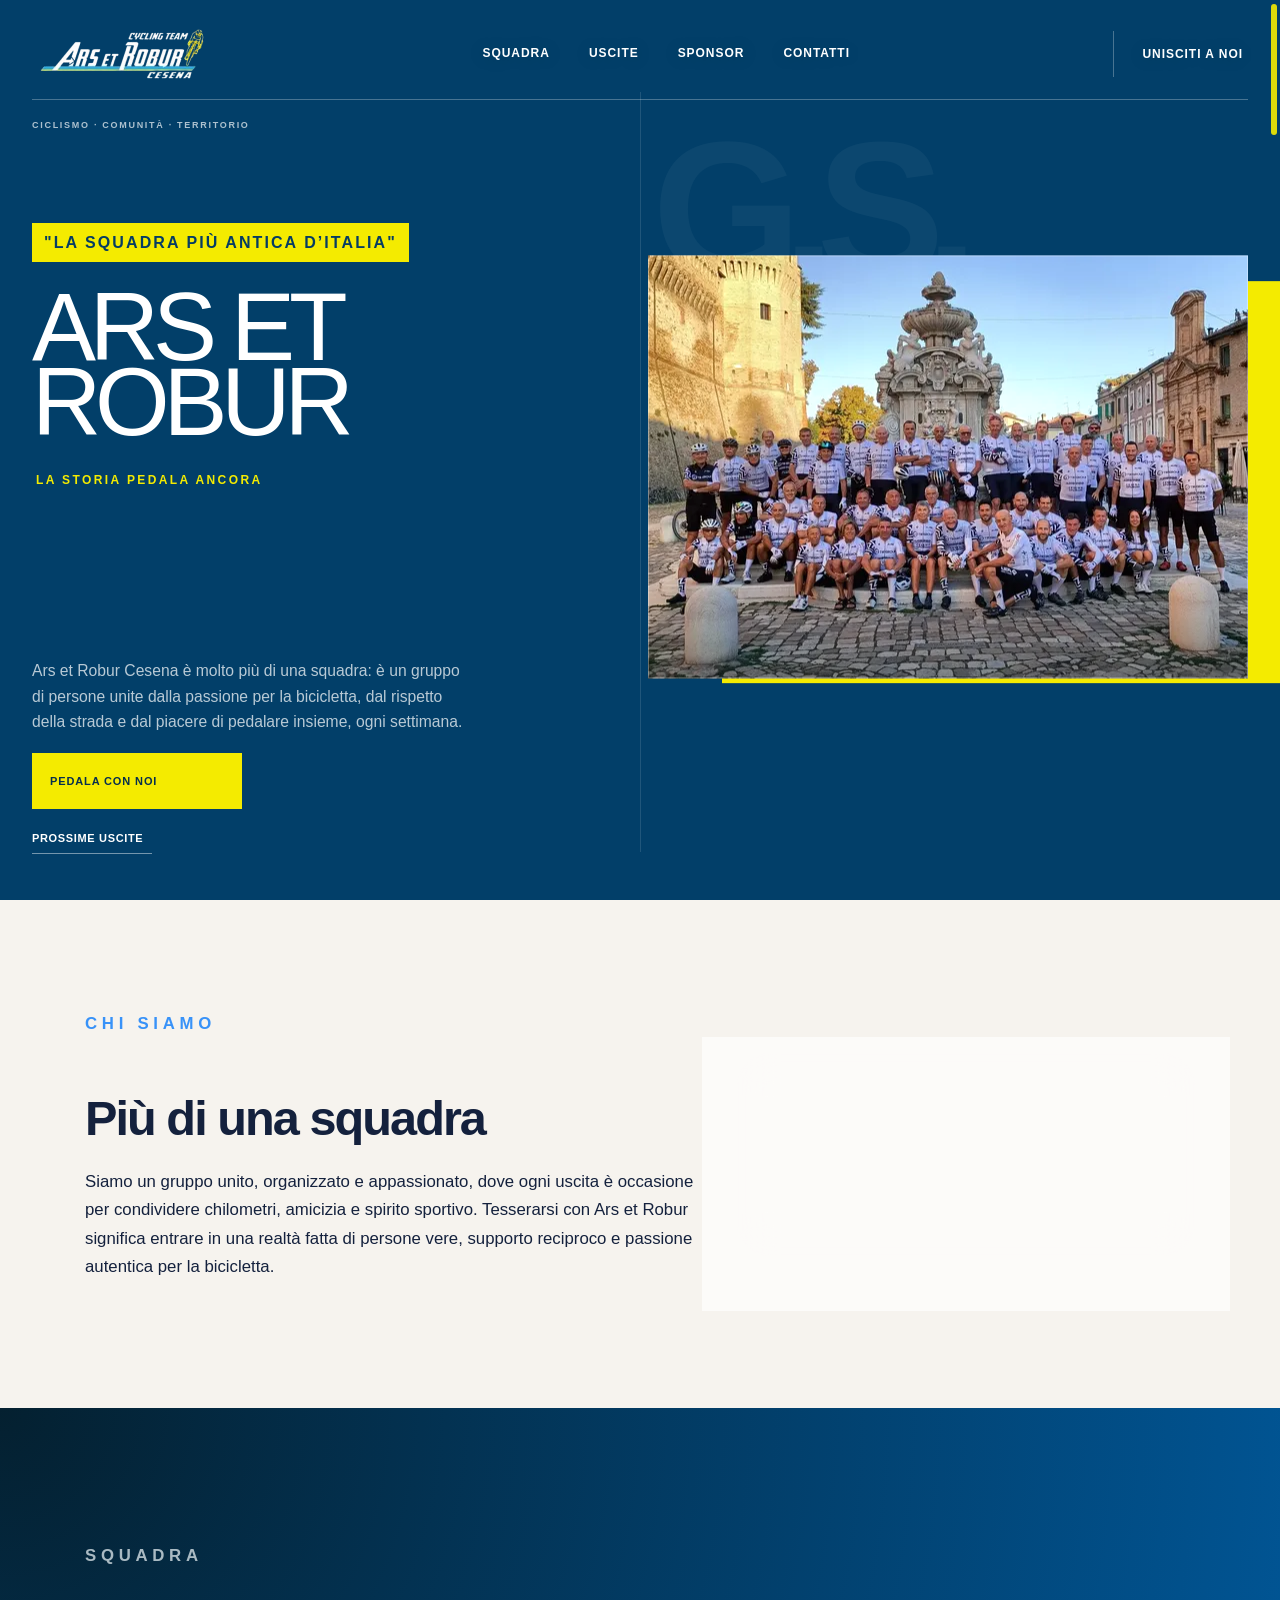
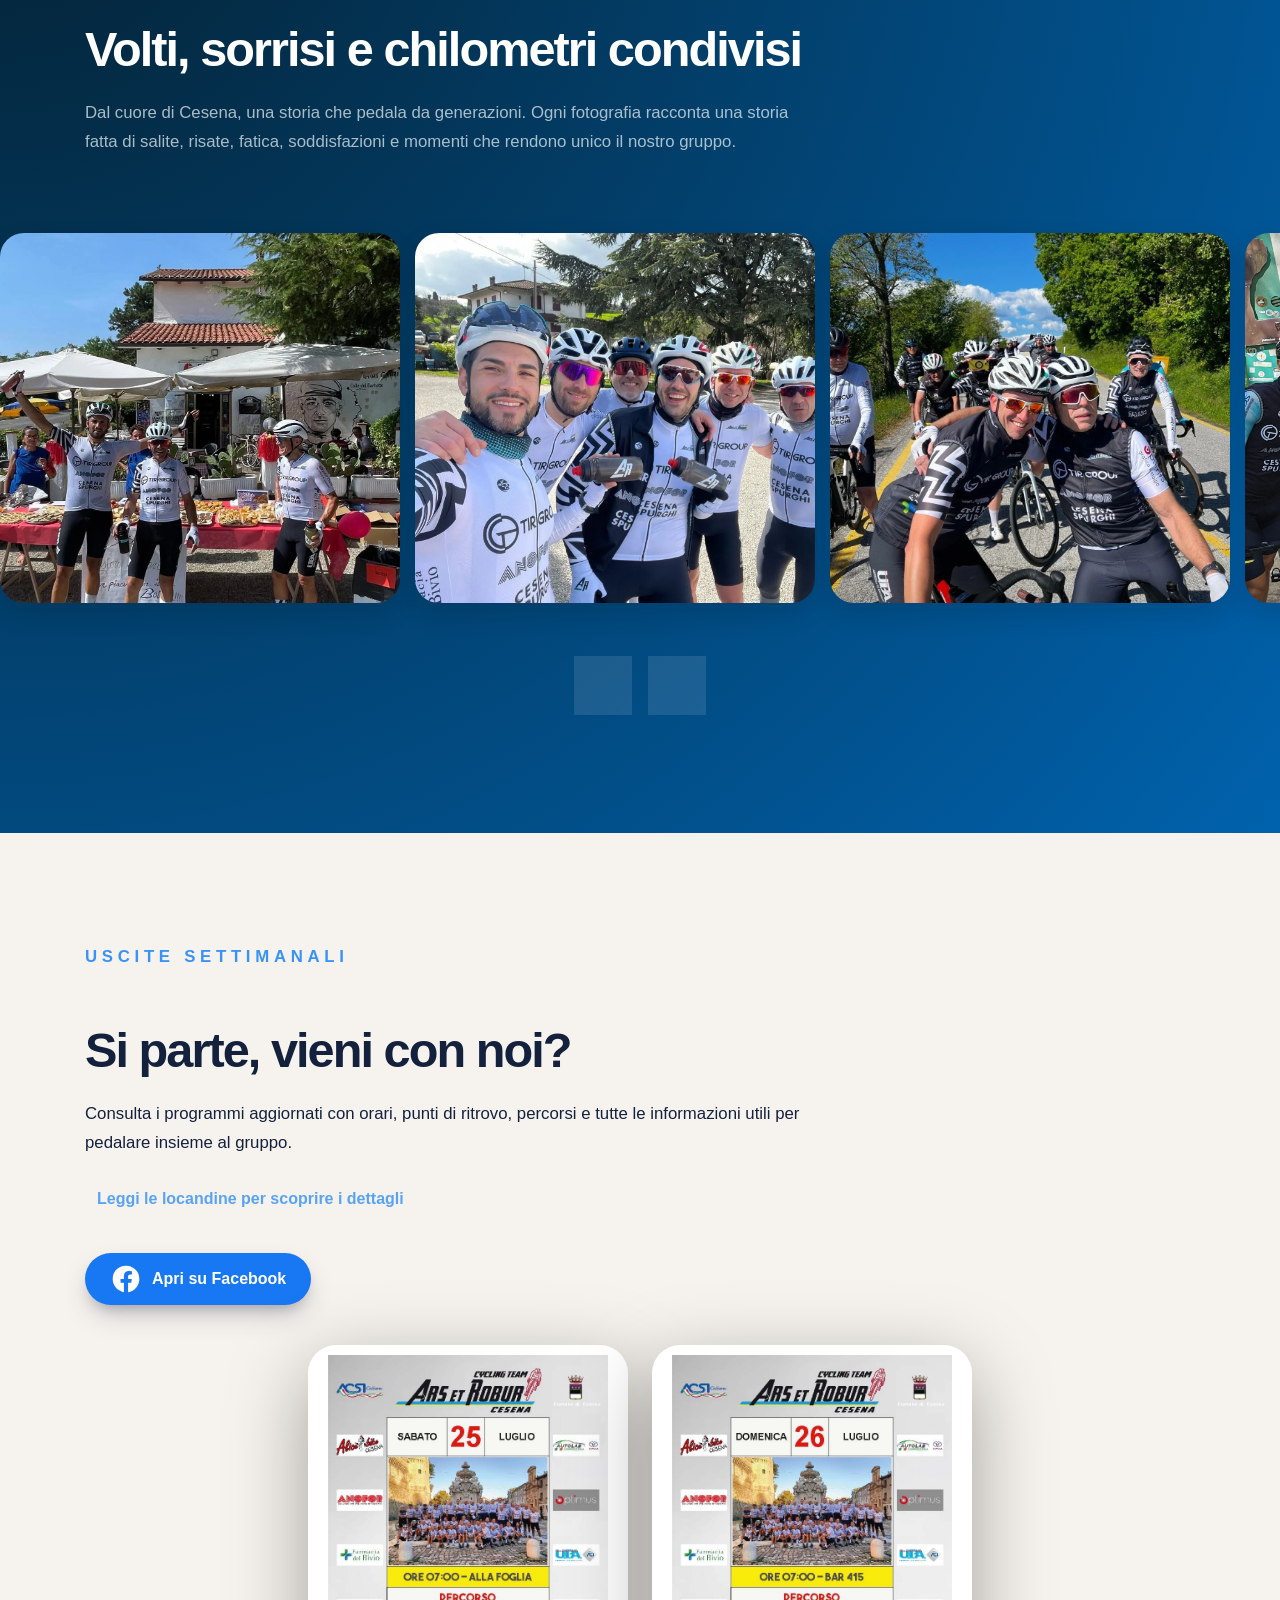
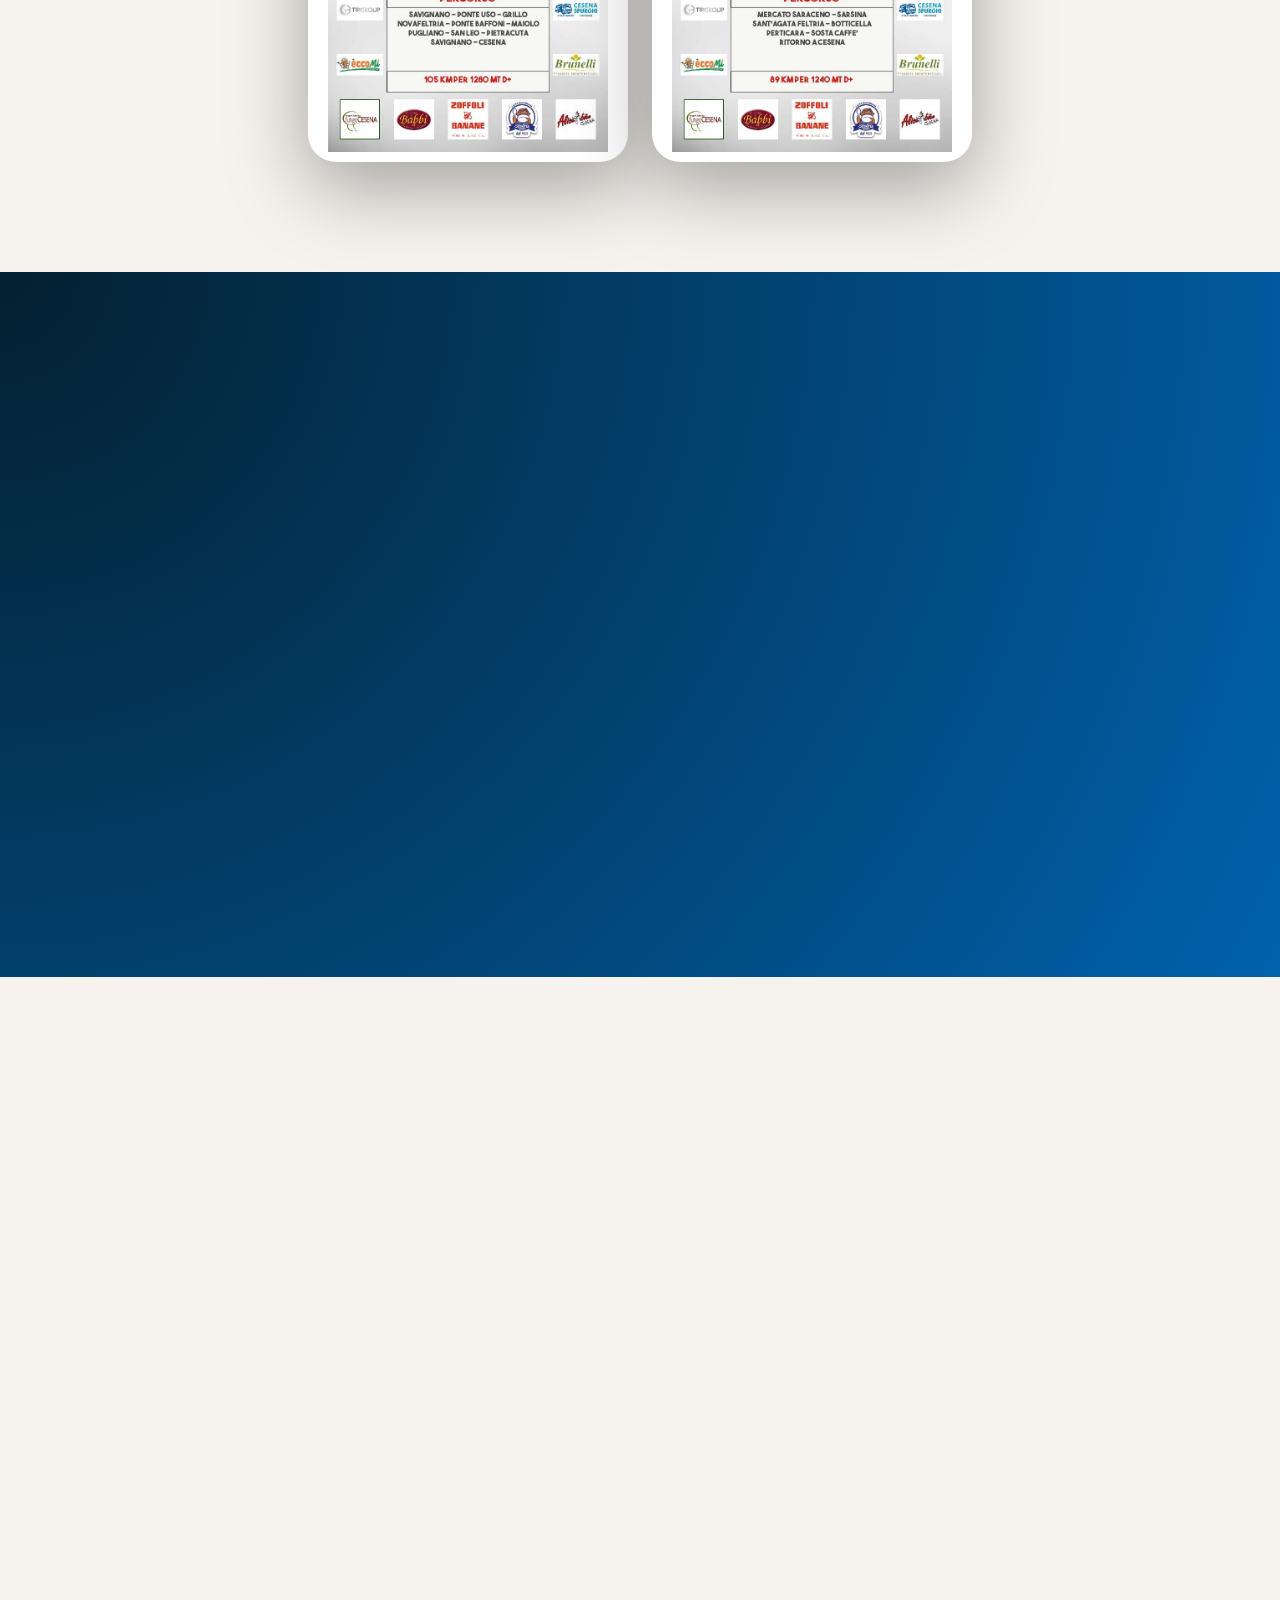
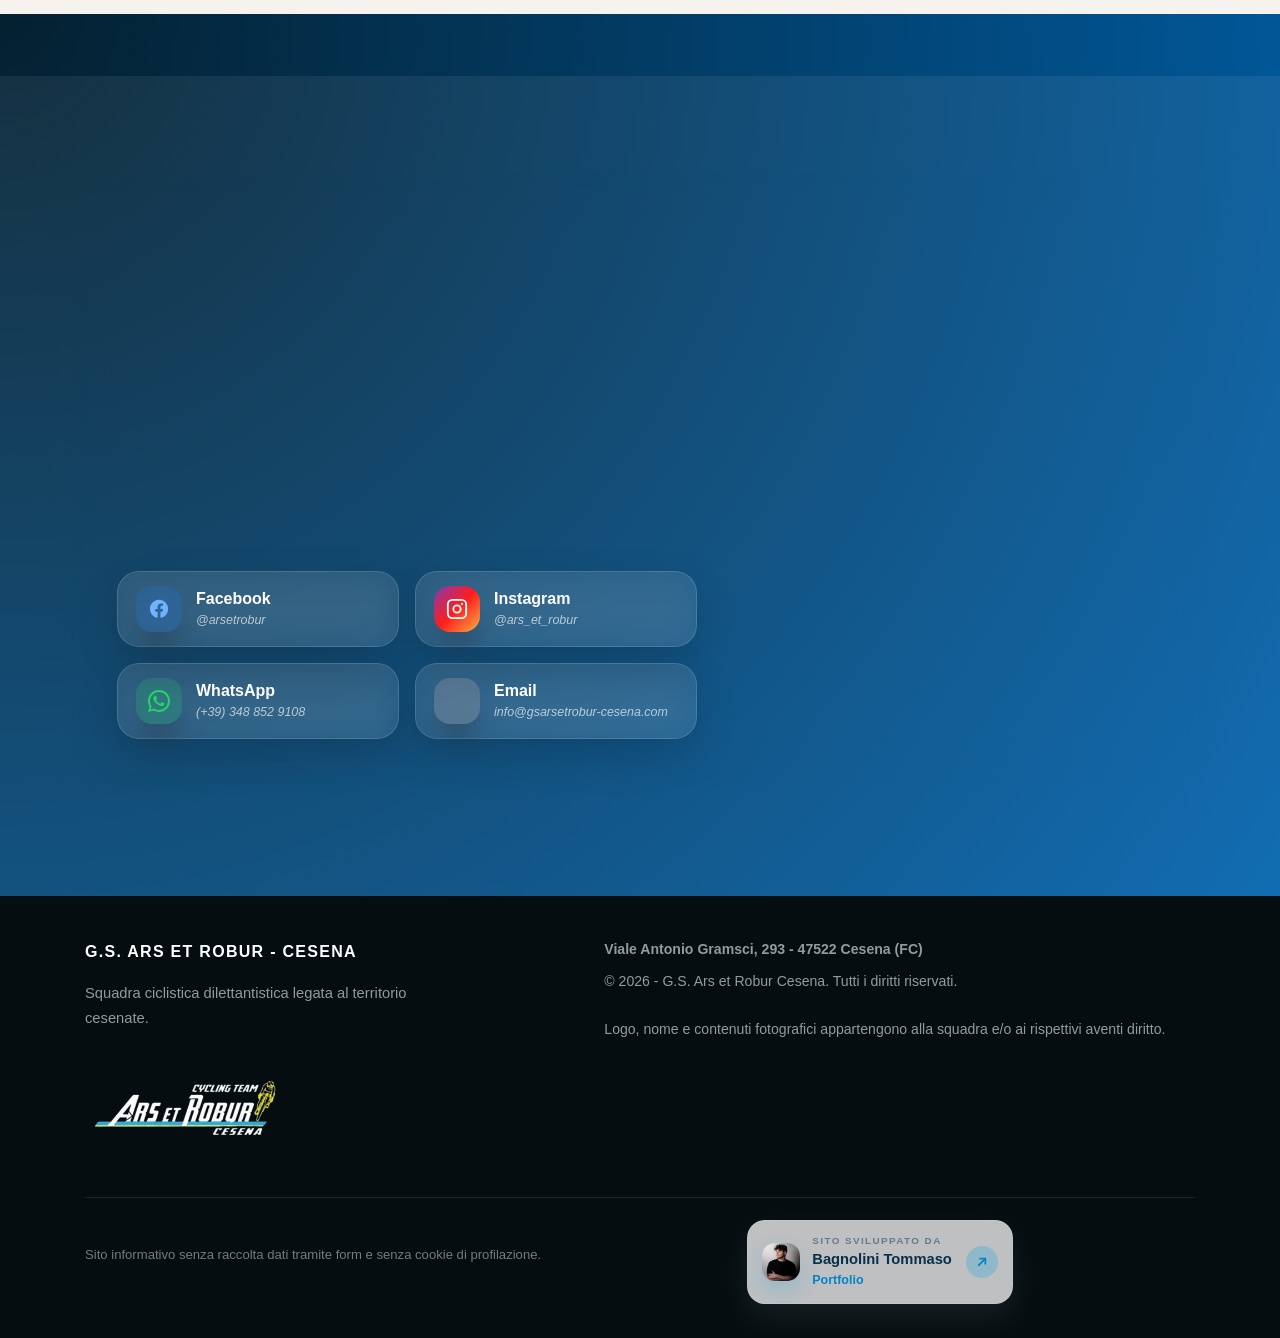
==== commit 2d91812c: "upgrade sito" ====
--- a/index.html
+++ b/index.html
@@ -128,9 +128,9 @@
         </div>
 
         <div class="hero-next-heading reveal">
-          <p class="hero-next-index">"La squadra più antica d’Italia"</p>
+          <p class="hero-next-index" data-content="hero.tagline">"La squadra più antica d’Italia"</p>
           <h1>Ars et<br>Robur</h1>
-          <p class="hero-next-manifesto">La storia pedala ancora</p>
+          <p class="hero-next-manifesto" data-content="hero.manifesto">La storia pedala ancora</p>
         </div>
 
         <div class="hero-next-photo reveal">
@@ -144,13 +144,13 @@
         </div>
 
         <div class="hero-next-intro reveal">
-          <p>Ars et Robur Cesena è molto più di una squadra: è un gruppo di persone unite dalla passione per la bicicletta, dal rispetto della strada e dal piacere di pedalare insieme, ogni settimana.</p>
+          <p data-content="hero.intro">Ars et Robur Cesena è molto più di una squadra: è un gruppo di persone unite dalla passione per la bicicletta, dal rispetto della strada e dal piacere di pedalare insieme, ogni settimana.</p>
           <div class="hero-next-actions">
             <a href="#contatti" class="hero-next-primary">
-              Pedala con noi
+              <span data-content="hero.primaryAction">Pedala con noi</span>
               <i data-lucide="arrow-up-right"></i>
             </a>
-            <a href="#uscite" class="hero-next-link">Prossime uscite <i data-lucide="arrow-right"></i></a>
+            <a href="#uscite" class="hero-next-link"><span data-content="hero.secondaryAction">Prossime uscite</span> <i data-lucide="arrow-right"></i></a>
           </div>
         </div>
 
@@ -218,17 +218,17 @@
     <section id="chi-siamo" class="section">
       <div class="container split">
         <div class="reveal">
-          <p class="eyebrow" style="font-size: 16.8px;">chi siamo</p>
-          <h2 style="color: #14213D;">Più di una squadra</h2>
-          <p class="section-text" style="color: #14213D;">
+          <p class="eyebrow" style="font-size: 16.8px;" data-content="about.eyebrow">chi siamo</p>
+          <h2 style="color: #14213D;" data-content="about.title">Più di una squadra</h2>
+          <p class="section-text" style="color: #14213D;" data-content="about.body">
             Siamo un gruppo unito, organizzato e appassionato, dove ogni uscita è occasione per condividere chilometri, amicizia e spirito sportivo. Tesserarsi con Ars et Robur significa entrare in una realtà fatta di persone vere, supporto reciproco e passione autentica per la bicicletta.
           </p>
         </div>
 
         <div class="glass-card reveal">
           <i data-lucide="bike" class="bikesection"></i>
-          <h3 style="color: #14213D;">Qui conta il gruppo, prima dei chilometri</h3>
-          <p style="color: #14213D;">
+          <h3 style="color: #14213D;" data-content="about.cardTitle">Qui conta il gruppo, prima dei chilometri</h3>
+          <p style="color: #14213D;" data-content="about.cardBody">
             Allenamenti, uscite sociali, eventi e raduni: la squadra vive la bici come esperienza,
             non solo come prestazione.
           </p>
@@ -239,9 +239,9 @@
     <section id="squadra" class="section section-dark">
       <div class="container">
         <div class="section-head reveal">
-          <p class="eyebrow">squadra</p>
-          <h2>Volti, sorrisi e chilometri condivisi</h2>
-          <p>
+          <p class="eyebrow" data-content="gallery.eyebrow">squadra</p>
+          <h2 data-content="gallery.title">Volti, sorrisi e chilometri condivisi</h2>
+          <p data-content="gallery.body">
             Dal cuore di Cesena, una storia che pedala da generazioni.Ogni fotografia racconta una storia fatta di salite, risate, fatica,
             soddisfazioni e momenti che rendono unico il nostro gruppo.
           </p>
@@ -264,18 +264,18 @@
     <section id="uscite" class="posters-section section weekly-section">
       <div class="container">
          <div class="weekly-copy reveal">
-          <p class="eyebrow" style="font-size: 16.8px;">uscite settimanali</p>
-
-          <h2 style="color: #14213D;">Si parte, vieni con noi?</h2>
-
-          <p class="section-text" style="color: #14213D;">
+          <p class="eyebrow" style="font-size: 16.8px;" data-content="weekly.eyebrow">uscite settimanali</p>
+
+          <h2 style="color: #14213D;" data-content="weekly.title">Si parte, vieni con noi?</h2>
+
+          <p class="section-text" style="color: #14213D;" data-content="weekly.body">
             Consulta i programmi aggiornati con orari, punti di ritrovo, percorsi e tutte le informazioni utili per pedalare insieme al gruppo.
           </p>
 
           <div class="weekly-info">
             <div class="hide-mobile">
               <i data-lucide="map-pin"></i>
-              <span style="color: #59a3f7; margin-bottom: 5px;">Leggi le locandine per scoprire i dettagli</span>
+              <span style="color: #59a3f7; margin-bottom: 5px;" data-content="weekly.helper">Leggi le locandine per scoprire i dettagli</span>
             </div>
           </div>
 
@@ -289,7 +289,7 @@
               <svg class="icon" viewBox="0 0 24 24" fill="currentColor">
                 <path d="M22 12a10 10 0 1 0-11.56 9.87v-6.98H7.9V12h2.54V9.8c0-2.5 1.5-3.88 3.78-3.88 1.1 0 2.24.2 2.24.2v2.47h-1.26c-1.24 0-1.63.77-1.63 1.56V12h2.78l-.44 2.9h-2.34v6.98A10 10 0 0 0 22 12z"/>
               </svg>
-              Apri su Facebook
+              <span data-content="weekly.action">Apri su Facebook</span>
             </a>
           </div>
         </div>
@@ -302,33 +302,33 @@
     <section id="attivita" class="section section-soft">
       <div class="container">
         <div class="section-head reveal">
-          <p class="eyebrow" style="color: #eaf3f5b8">Attività</p>
-          <h2 style="color: white;">Non solo chilometri</h2>
+          <p class="eyebrow" style="color: #eaf3f5b8" data-content="activities.eyebrow">Attività</p>
+          <h2 style="color: white;" data-content="activities.title">Non solo chilometri</h2>
         </div>
 
         <div class="cards-grid">
           <article class="card reveal">
             <i data-lucide="users"></i>
-            <h3 style="color: #024577; font-weight: 600;">Pedalare insieme</h3>
-            <p style="color: #042539;">Ogni uscita è un’occasione per condividere chilometri, sorrisi, fatica e quella complicità che nasce solo vivendo la strada in gruppo.</p>
+            <h3 style="color: #024577; font-weight: 600;" data-content="activities.cards.0.title">Pedalare insieme</h3>
+            <p style="color: #042539;" data-content="activities.cards.0.body">Ogni uscita è un’occasione per condividere chilometri, sorrisi, fatica e quella complicità che nasce solo vivendo la strada in gruppo.</p>
           </article>
 
           <article class="card reveal">
             <i data-lucide="mountain"></i>
-            <h3 style="color: #024577; font-weight: 600;">Territorio da vivere</h3>
-            <p style="color: #042539;">Dalle strade di Cesena alle colline romagnole e non solo, ogni percorso racconta il territorio attraverso panorami, salite e luoghi simbolo del ciclismo locale.</p>
+            <h3 style="color: #024577; font-weight: 600;" data-content="activities.cards.1.title">Territorio da vivere</h3>
+            <p style="color: #042539;" data-content="activities.cards.1.body">Dalle strade di Cesena alle colline romagnole e non solo, ogni percorso racconta il territorio attraverso panorami, salite e luoghi simbolo del ciclismo locale.</p>
           </article>
 
           <article class="card reveal">
             <i data-lucide="trophy"></i>
-            <h3 style="color: #024577; font-weight: 600;">Eventi e grandi sfide</h3>
-            <p style="color: #042539;">Raduni, mediofondo, manifestazioni e appuntamenti cicloturistici vissuti con entusiasmo, spirito sportivo e voglia di mettersi in gioco.</p>
+            <h3 style="color: #024577; font-weight: 600;" data-content="activities.cards.2.title">Eventi e grandi sfide</h3>
+            <p style="color: #042539;" data-content="activities.cards.2.body">Raduni, mediofondo, manifestazioni e appuntamenti cicloturistici vissuti con entusiasmo, spirito sportivo e voglia di mettersi in gioco.</p>
           </article>
 
           <article class="card reveal">
             <i data-lucide="shield-check"></i>
-            <h3 style="color: #024577; font-weight: 600;">Valori che uniscono</h3>
-            <p style="color: #042539;">Rispetto, sicurezza, amicizia e passione autentica: perché vivere la bicicletta significa anche condividere uno stile di vita sano e genuino.</p>
+            <h3 style="color: #024577; font-weight: 600;" data-content="activities.cards.3.title">Valori che uniscono</h3>
+            <p style="color: #042539;" data-content="activities.cards.3.body">Rispetto, sicurezza, amicizia e passione autentica: perché vivere la bicicletta significa anche condividere uno stile di vita sano e genuino.</p>
           </article>
         </div>
       </div>
@@ -338,16 +338,16 @@
       <div class="container">
         <div class="sponsor-header reveal">
           <div>
-            <p class="eyebrow" style="font-size: 16.8px;">sponsor</p>
-            <h2 style="color: #14213D;">Le realtà al nostro fianco</h2>
-            <p class="section-text" style="color: #14213D;">
+            <p class="eyebrow" style="font-size: 16.8px;" data-content="sponsors.eyebrow">sponsor</p>
+            <h2 style="color: #14213D;" data-content="sponsors.title">Le realtà al nostro fianco</h2>
+            <p class="section-text" style="color: #14213D;" data-content="sponsors.body">
               Realtà, aziende e attività del territorio che sostengono la squadra e condividono i valori dello sport,
               della socialità e della partecipazione.
             </p>
           </div>
 
           <div class="sponsor-cta">
-            <span style="color: #14213D;">Vuoi sostenere il nostro progetto?</span>
+            <span style="color: #14213D;" data-content="sponsors.prompt">Vuoi sostenere il nostro progetto?</span>
               <a
                 href="https://wa.me/3488529108?text=Buongiorno%2C%20abbiamo%20visualizzato%20il%20sito%20web%20della%20vostra%20squadra%20ciclistica%20e%20saremmo%20interessati%20ad%20unirci%20al%20team%20di%20sponsor%21"
                 target="_blank"
@@ -356,7 +356,7 @@
                 title="diventa uno sponsor della squadra"
               >
               <i data-lucide="megaphone"></i>              
-              Diventa sponsor
+              <span data-content="sponsors.action">Diventa sponsor</span>
             </a>
           </div>
         </div>
@@ -371,11 +371,11 @@
       <div class="container contact-box reveal mt-5">
         <div class="contact-content">
           <div class="contact-copy">
-            <p class="eyebrow mt-2">contatti</p>
-
-            <h2 style="font-size: 55px;">La tua prossima uscita potrebbe essere con noi!</h2>
-
-            <p>
+            <p class="eyebrow mt-2" data-content="contact.eyebrow">contatti</p>
+
+            <h2 style="font-size: 55px;" data-content="contact.title">La tua prossima uscita potrebbe essere con noi!</h2>
+
+            <p data-content="contact.body">
               Che tu sia alle prime pedalate o un ciclista esperto, in Ars et Robur troverai sempre un gruppo pronto ad accoglierti. Scopri i nostri canali, seguici sui social o scrivici direttamente.
             </p>
           </div>
@@ -475,7 +475,7 @@
       <div class="footer-main">
         <div>
           <p class="footer-brand">G.S. Ars et Robur - Cesena</p>
-          <p class="footer-text">
+          <p class="footer-text" data-content="footer.description">
             Squadra ciclistica dilettantistica legata al territorio cesenate.
           </p>
           <img src="./assets/images/LogoArs-removebg.webp" style="width: 200px" alt="Logo G.S. Ars et Robur" class="logo-footer">
@@ -539,6 +539,6 @@
   </div>
 
   <script defer src="https://unpkg.com/lucide@latest"></script>
-  <script defer src="./js/index.js"></script>
+  <script defer src="./js/index.js?v=2"></script>
 </body>
 </html>
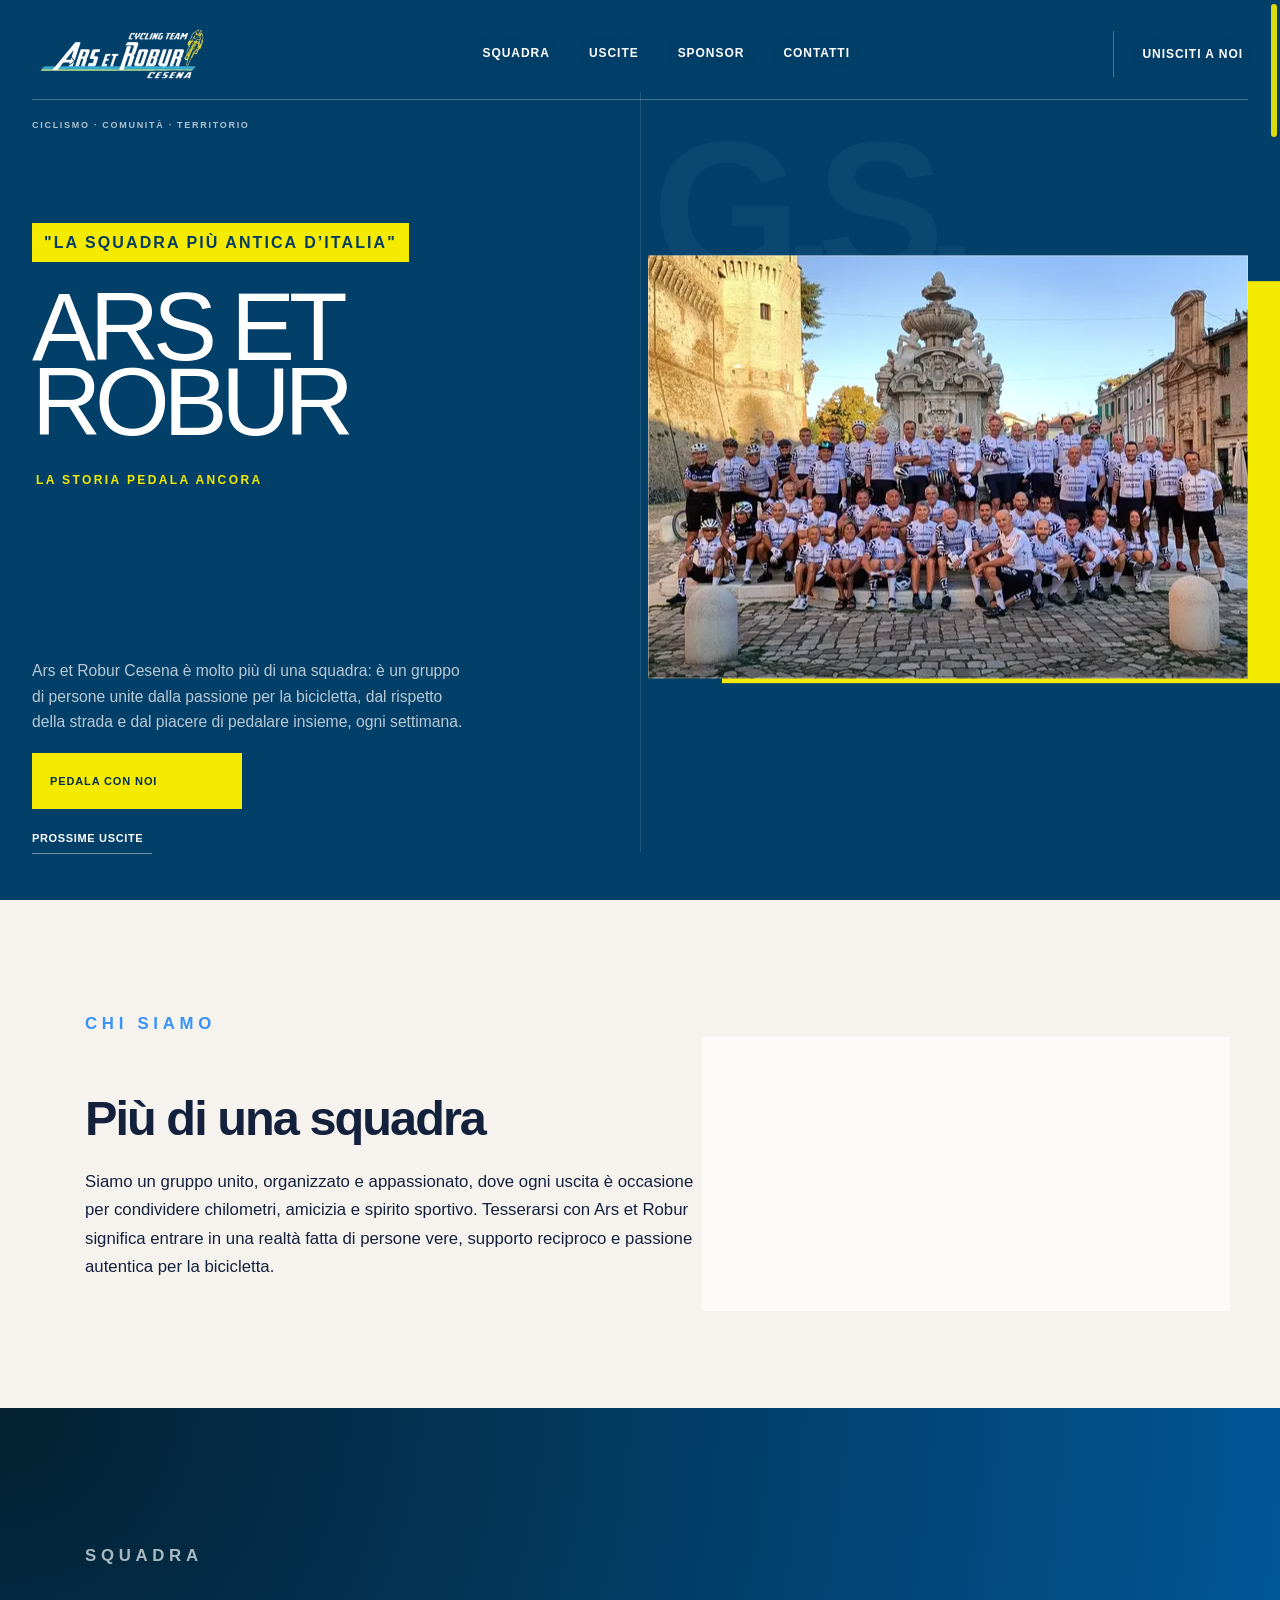
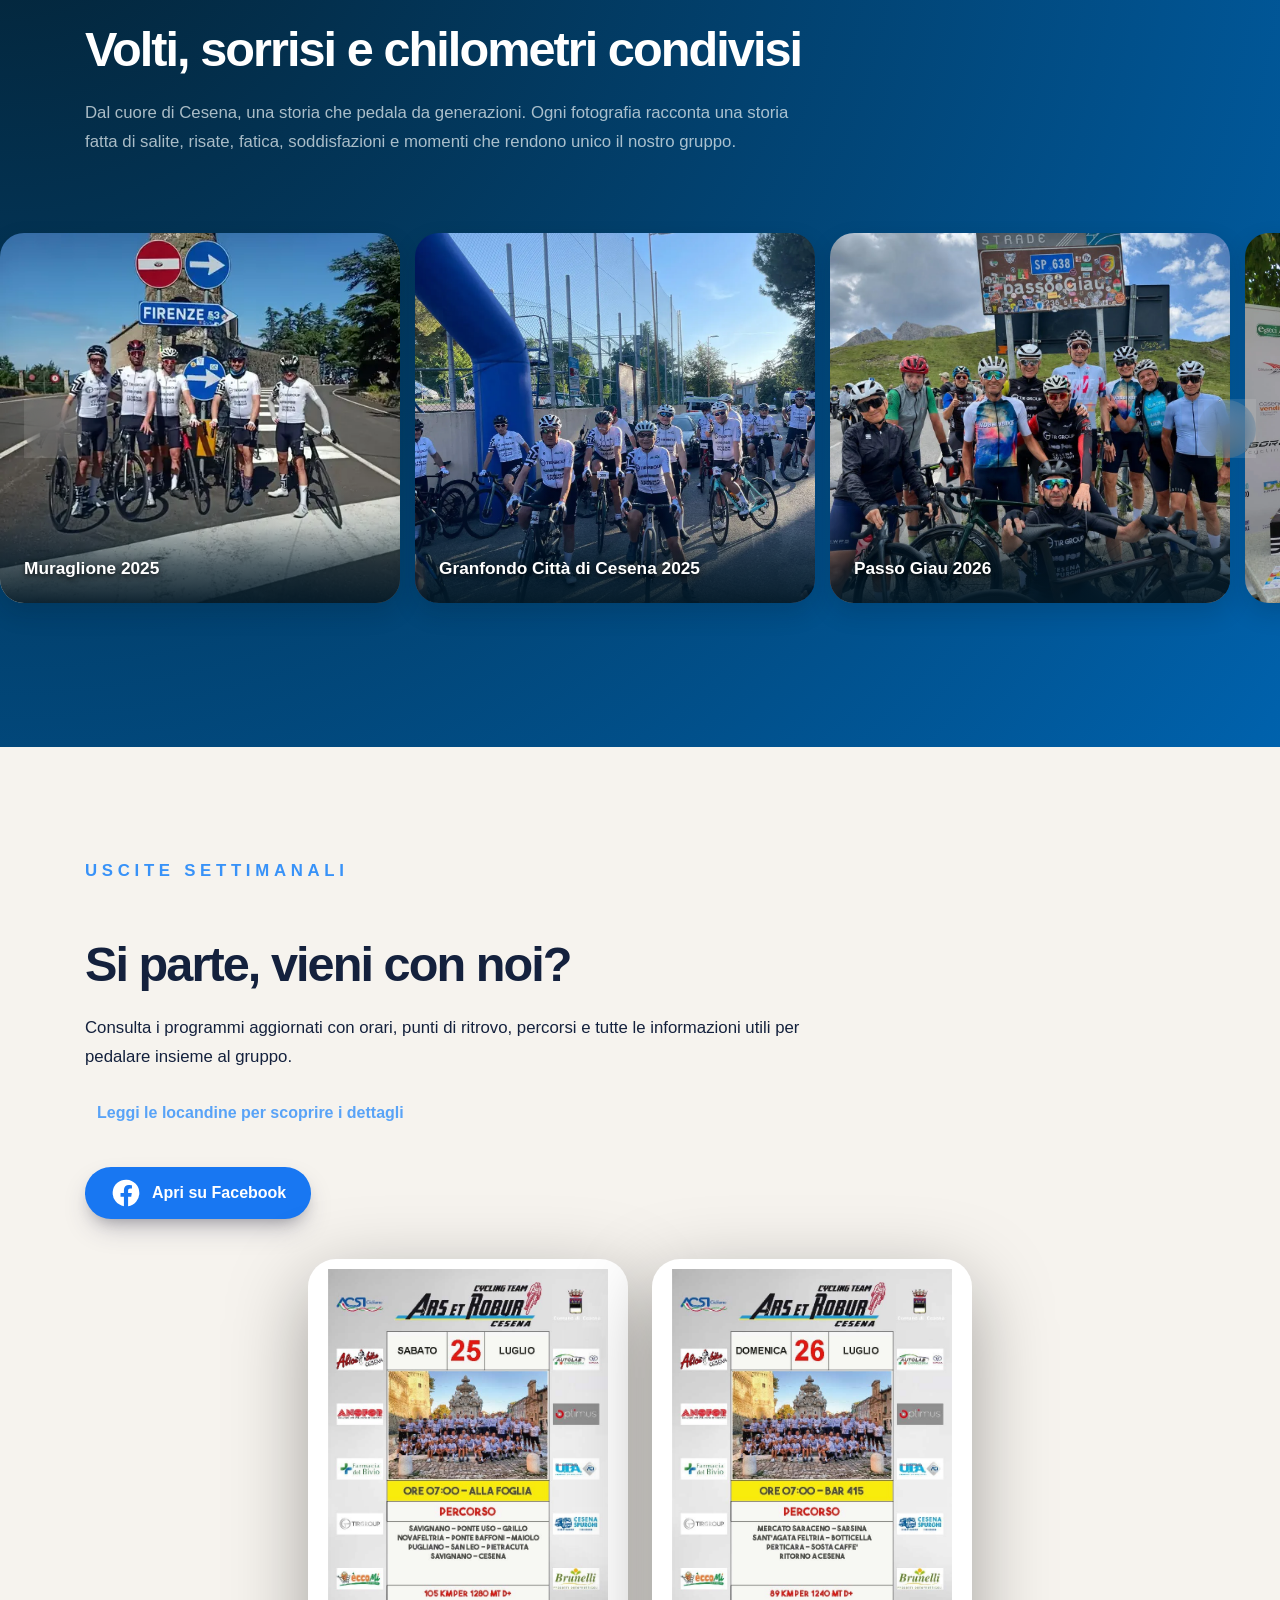
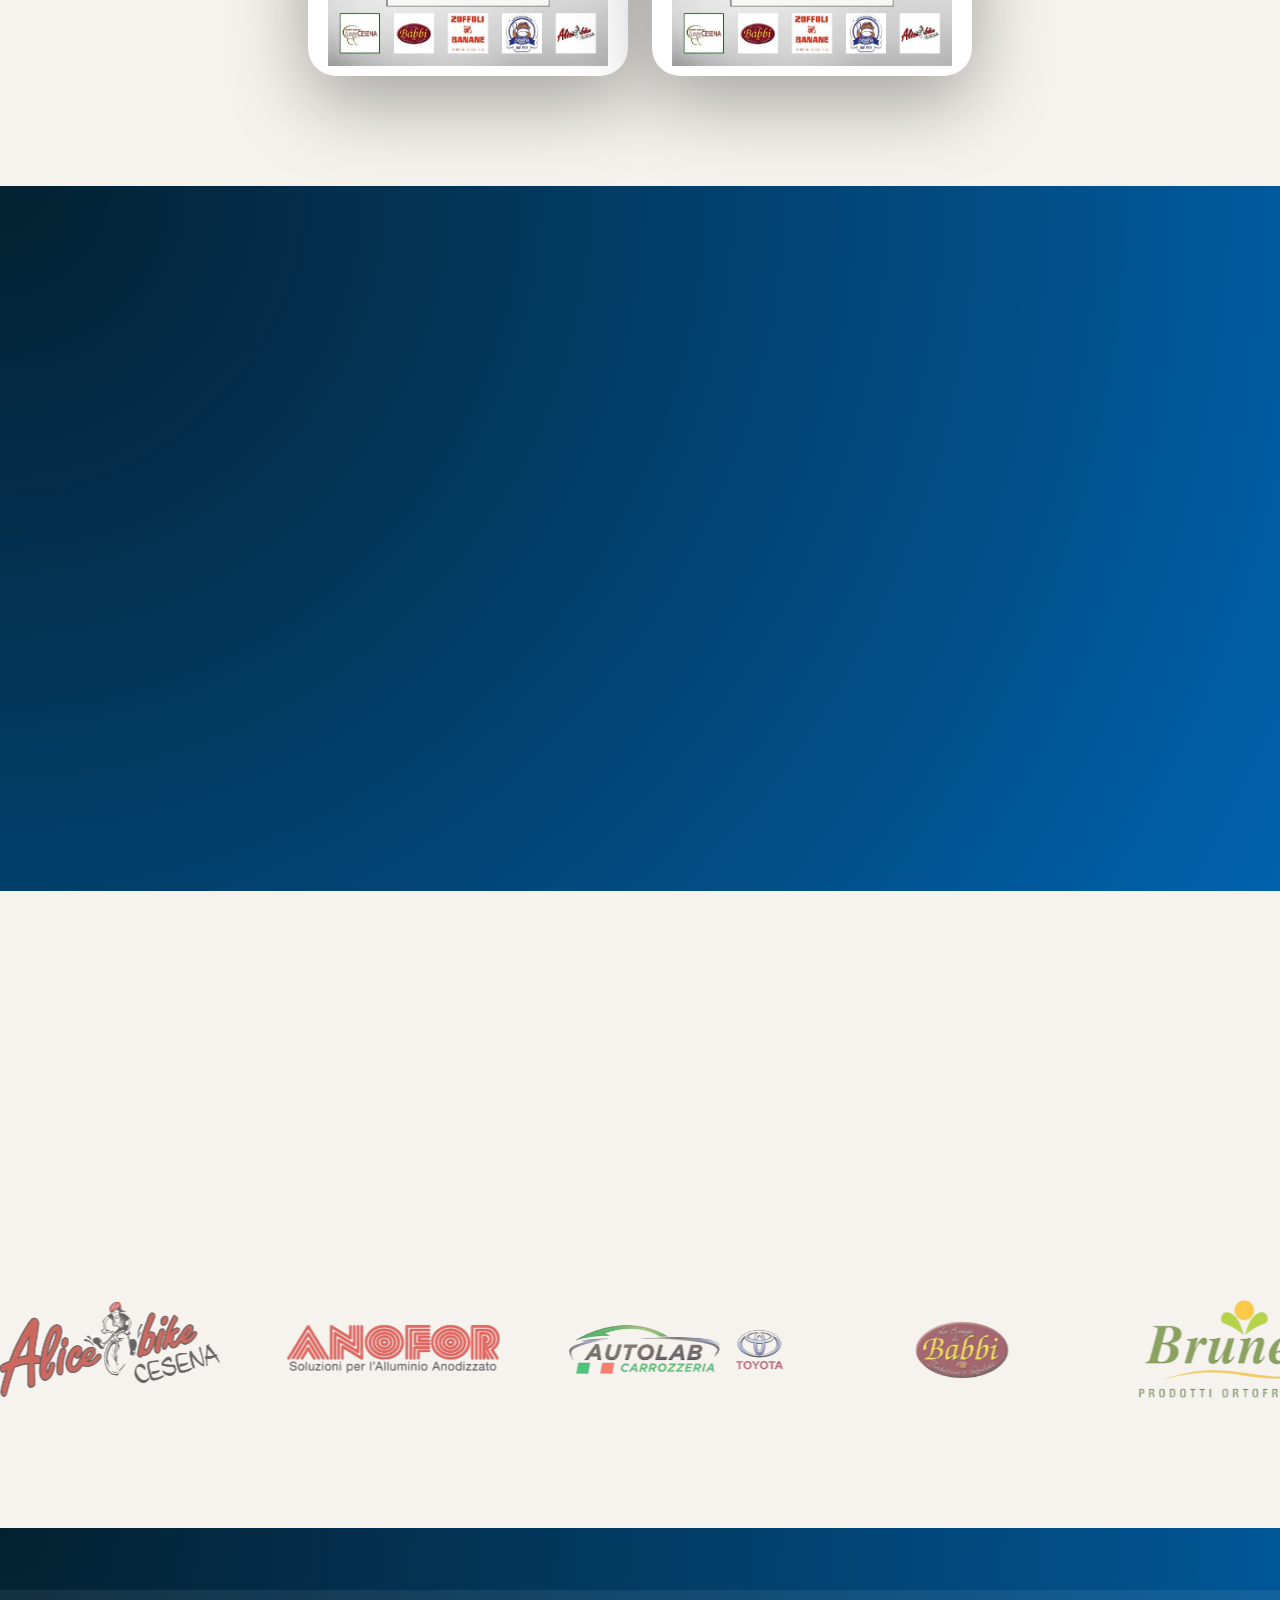
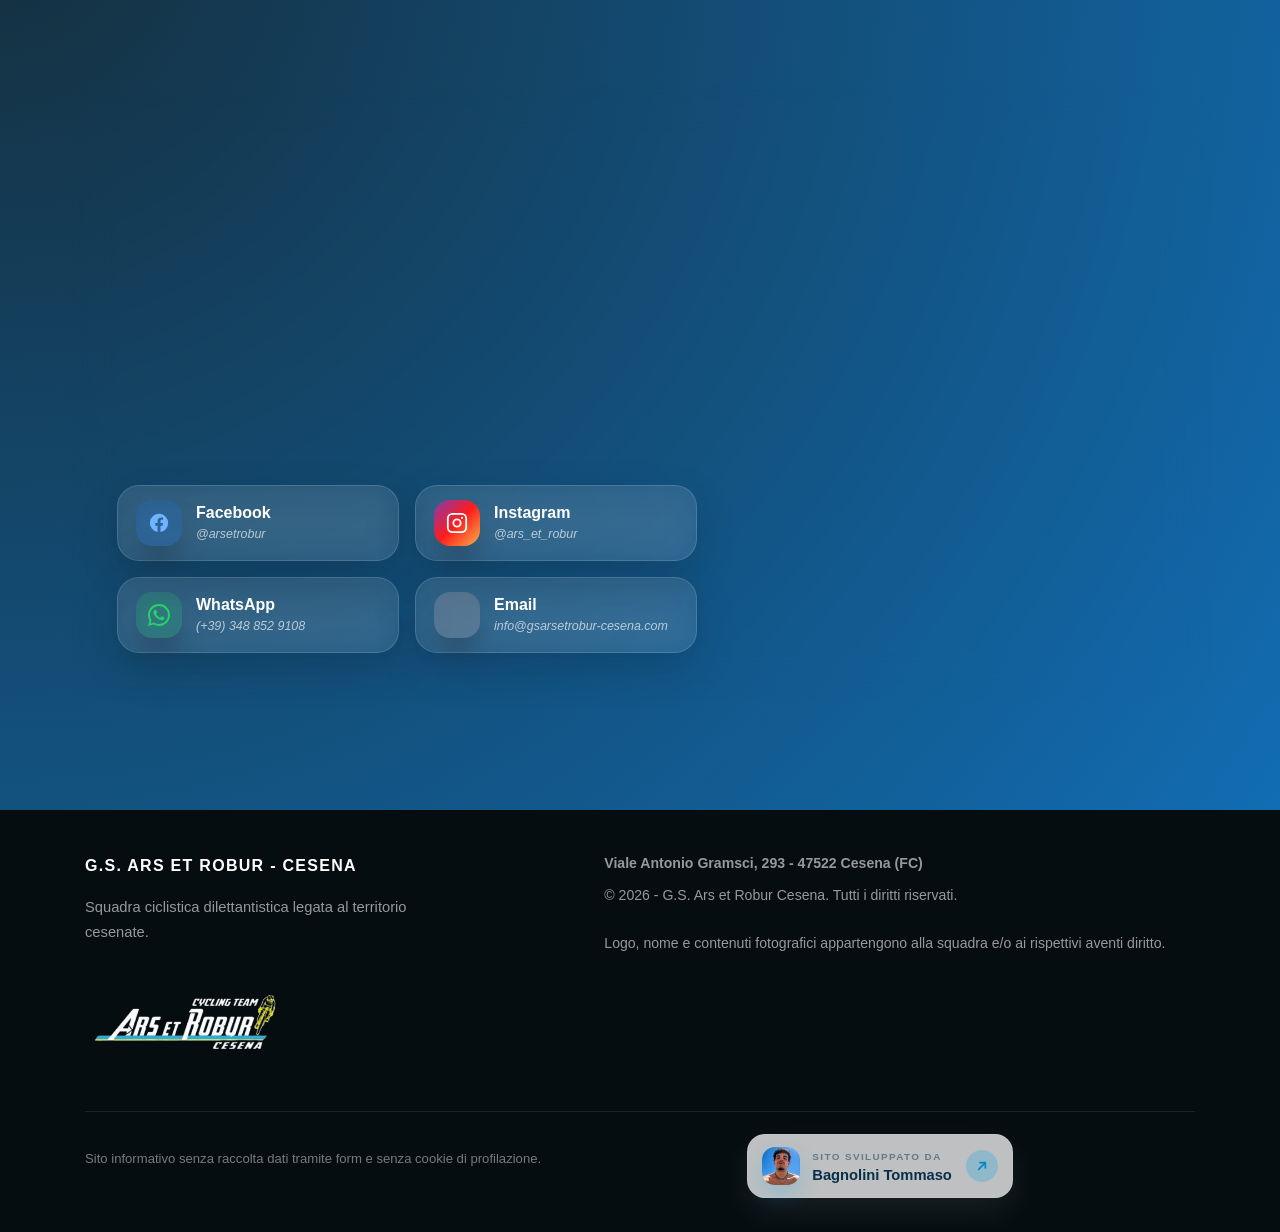
==== commit 96493b5e: "upgrade e hotfix" ====
--- a/index.html
+++ b/index.html
@@ -54,7 +54,7 @@
   </script>
 
   <link rel="stylesheet" href="https://cdn.jsdelivr.net/npm/bootstrap@4.4.1/dist/css/bootstrap.min.css" crossorigin="anonymous">
-  <link rel="stylesheet" href="./css/styles.css" />
+  <link rel="stylesheet" href="./css/styles.css?v=2" />
 </head>
 
 <body>
@@ -352,7 +352,7 @@
                 href="https://wa.me/3488529108?text=Buongiorno%2C%20abbiamo%20visualizzato%20il%20sito%20web%20della%20vostra%20squadra%20ciclistica%20e%20saremmo%20interessati%20ad%20unirci%20al%20team%20di%20sponsor%21"
                 target="_blank"
                 rel="noopener noreferrer"
-                class="btn btn-outline" style="background-color: #3892f8; color: white; border-radius: 15px;"
+                class="btn btn-outline sponsor-button"
                 title="diventa uno sponsor della squadra"
               >
               <i data-lucide="megaphone"></i>              
@@ -463,7 +463,7 @@
 
         <div class="contact-visual" aria-hidden="true">
           <div class="contact-photo-card">
-            <img src="./assets/gallery/foto-9.webp" alt="" />
+            <img src="./assets/gallery/foto-20260723-617019d2.webp" alt="" />
           </div>
         </div>
       </div>
@@ -498,18 +498,17 @@
 
         <a
           class="footer-credit"
-          href="https://tbagnolini.netlify.app/"
+          href="https://avely.me/tmsbgn"
           target="_blank"
           rel="noopener noreferrer"
-          title="visita il portfolio di bagnolini tommaso"
-          aria-label="visita il portfolio di bagnolini tommaso"
+          title="visita il sito di Bagnolini Tommaso"
+          aria-label="visita il sito di Bagnolini Tommaso"
         >
           <img class="footer-credit-avatar" src="./assets/images/pfp.jpeg" alt="Bagnolini Tommaso">
 
           <span class="footer-credit-content">
             <span class="footer-credit-kicker">Sito sviluppato da</span>
             <strong>Bagnolini Tommaso</strong>
-            <small>Portfolio</small>
           </span>
 
           <span class="footer-credit-arrow" aria-hidden="true">
@@ -528,6 +527,9 @@
       <i data-lucide="x"></i>
     </button>
     <img id="lightboxImage" src="" alt="" />
+    <a id="lightboxPdfLink" class="lightbox-pdf-link" href="" target="_blank" rel="noopener noreferrer" hidden>
+      Apri il PDF originale
+    </a>
   </div>
 
   <div id="pdfLightbox" class="pdf-lightbox">
@@ -539,6 +541,6 @@
   </div>
 
   <script defer src="https://unpkg.com/lucide@latest"></script>
-  <script defer src="./js/index.js?v=2"></script>
+  <script defer src="./js/index.js?v=3"></script>
 </body>
 </html>
--- a/css/styles.css
+++ b/css/styles.css
@@ -232,8 +232,8 @@
   display: grid;
   place-items: center;
   position: absolute;
-  transform: translateZ(-5%);
-  top: 40%;
+  top: 50%;
+  transform: translateY(-50%);
   width: 58px;
   height: 58px;
   border: 1px solid rgba(255,255,255,.24);
@@ -255,33 +255,29 @@
 }
 
 .gallery-arrow:hover {
-  transform: translateY(-2px);
+  transform: translateY(calc(-50% - 2px));
   background: rgba(255,255,255,.16);
 }
 
 @media (min-width: 721px) {
-  .gallery-slider {
-    padding-bottom: 82px;
-  }
-
-  .gallery-track {
-    padding-bottom: 38px;
-  }
-
   .gallery-arrow {
-    top: auto;
-    bottom: 8px;
-    transform: none;
+    top: 50%;
+    bottom: auto;
+    transform: translateY(-50%);
     background: rgba(255, 255, 255, 0.11);
   }
 
   #galleryPrev {
-    left: calc(50% - 66px);
+    left: 24px;
   }
 
   #galleryNext {
-    right: auto;
-    left: calc(50% + 8px);
+    right: 24px;
+    left: auto;
+  }
+
+  .gallery-arrow:hover {
+    transform: translateY(calc(-50% - 2px));
   }
 }
 
@@ -312,7 +308,7 @@
   .gallery-arrow {
     width: 46px;
     height: 46px;
-    top: 44%;
+    top: 50%;
     background: rgba(255,255,255,.16);
   }
 
@@ -1245,7 +1241,7 @@
   box-shadow: rgb(38, 57, 77) 0px 20px 30px -10px;
 }
 
-.sponsor-cta span {
+.sponsor-cta > span {
   display: block;
   margin-bottom: 16px;
   color: #000000;
@@ -2033,6 +2029,7 @@
   color: #ffffff;
   font-size: 0.76rem;
   font-weight: 900;
+  object-fit: cover;
   box-shadow: 0 10px 20px rgba(14, 165, 233, 0.22);
 }
 
@@ -2876,6 +2873,42 @@
   padding: 118px 0 48px;
 }
 
+.sponsor-button {
+  align-items: center;
+  justify-content: center;
+  border-radius: 15px;
+  background: #3892f8;
+  color: #fff;
+  text-align: center;
+}
+
+.sponsor-button span {
+  display: inline;
+  margin: 0;
+  color: inherit;
+}
+
+.lightbox-pdf-link {
+  position: fixed;
+  left: 50%;
+  bottom: max(24px, env(safe-area-inset-bottom));
+  z-index: 2;
+  min-height: 48px;
+  padding: 12px 20px;
+  transform: translateX(-50%);
+  border-radius: 999px;
+  background: #f4eb00;
+  color: #062f4d;
+  font-weight: 800;
+  text-align: center;
+  white-space: nowrap;
+  box-shadow: 0 12px 32px rgba(0, 0, 0, 0.28);
+}
+
+.lightbox-pdf-link[hidden] {
+  display: none;
+}
+
 .hero-next::before {
   top: 92px;
   bottom: 48px;
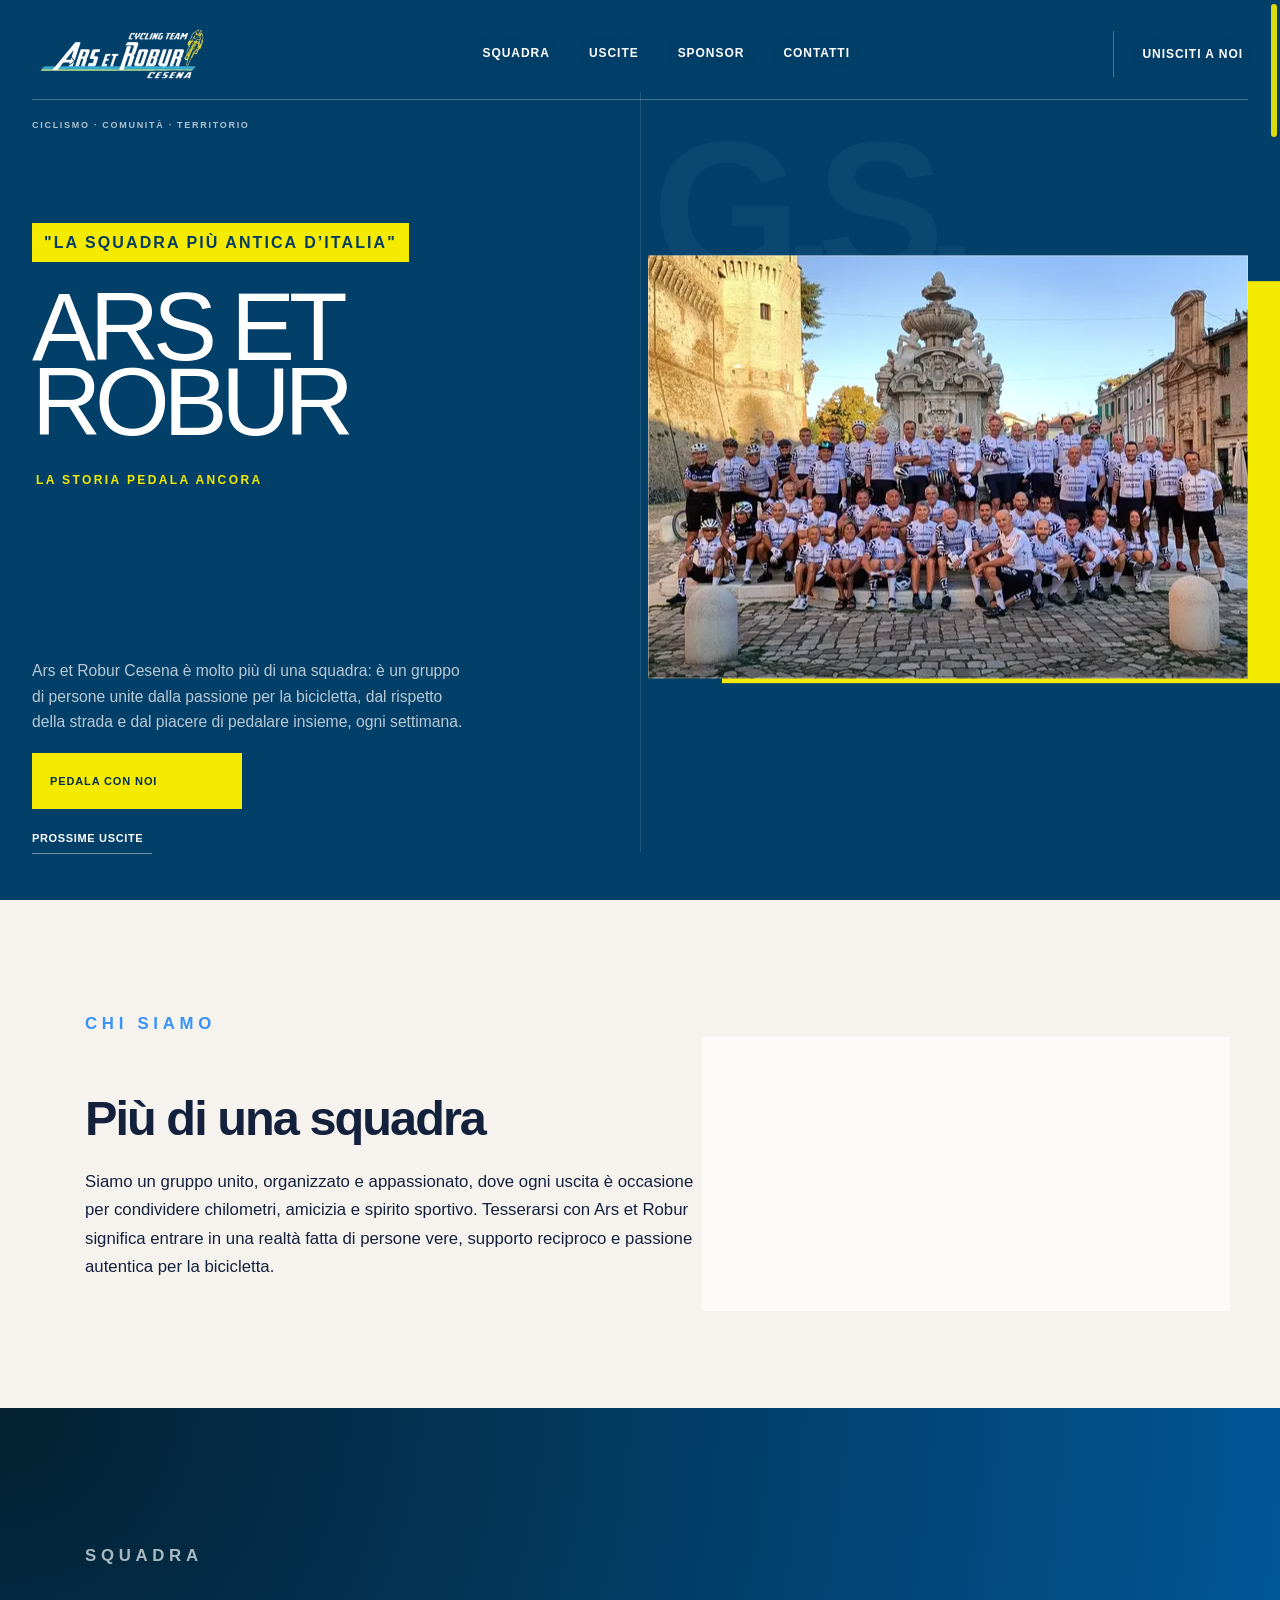
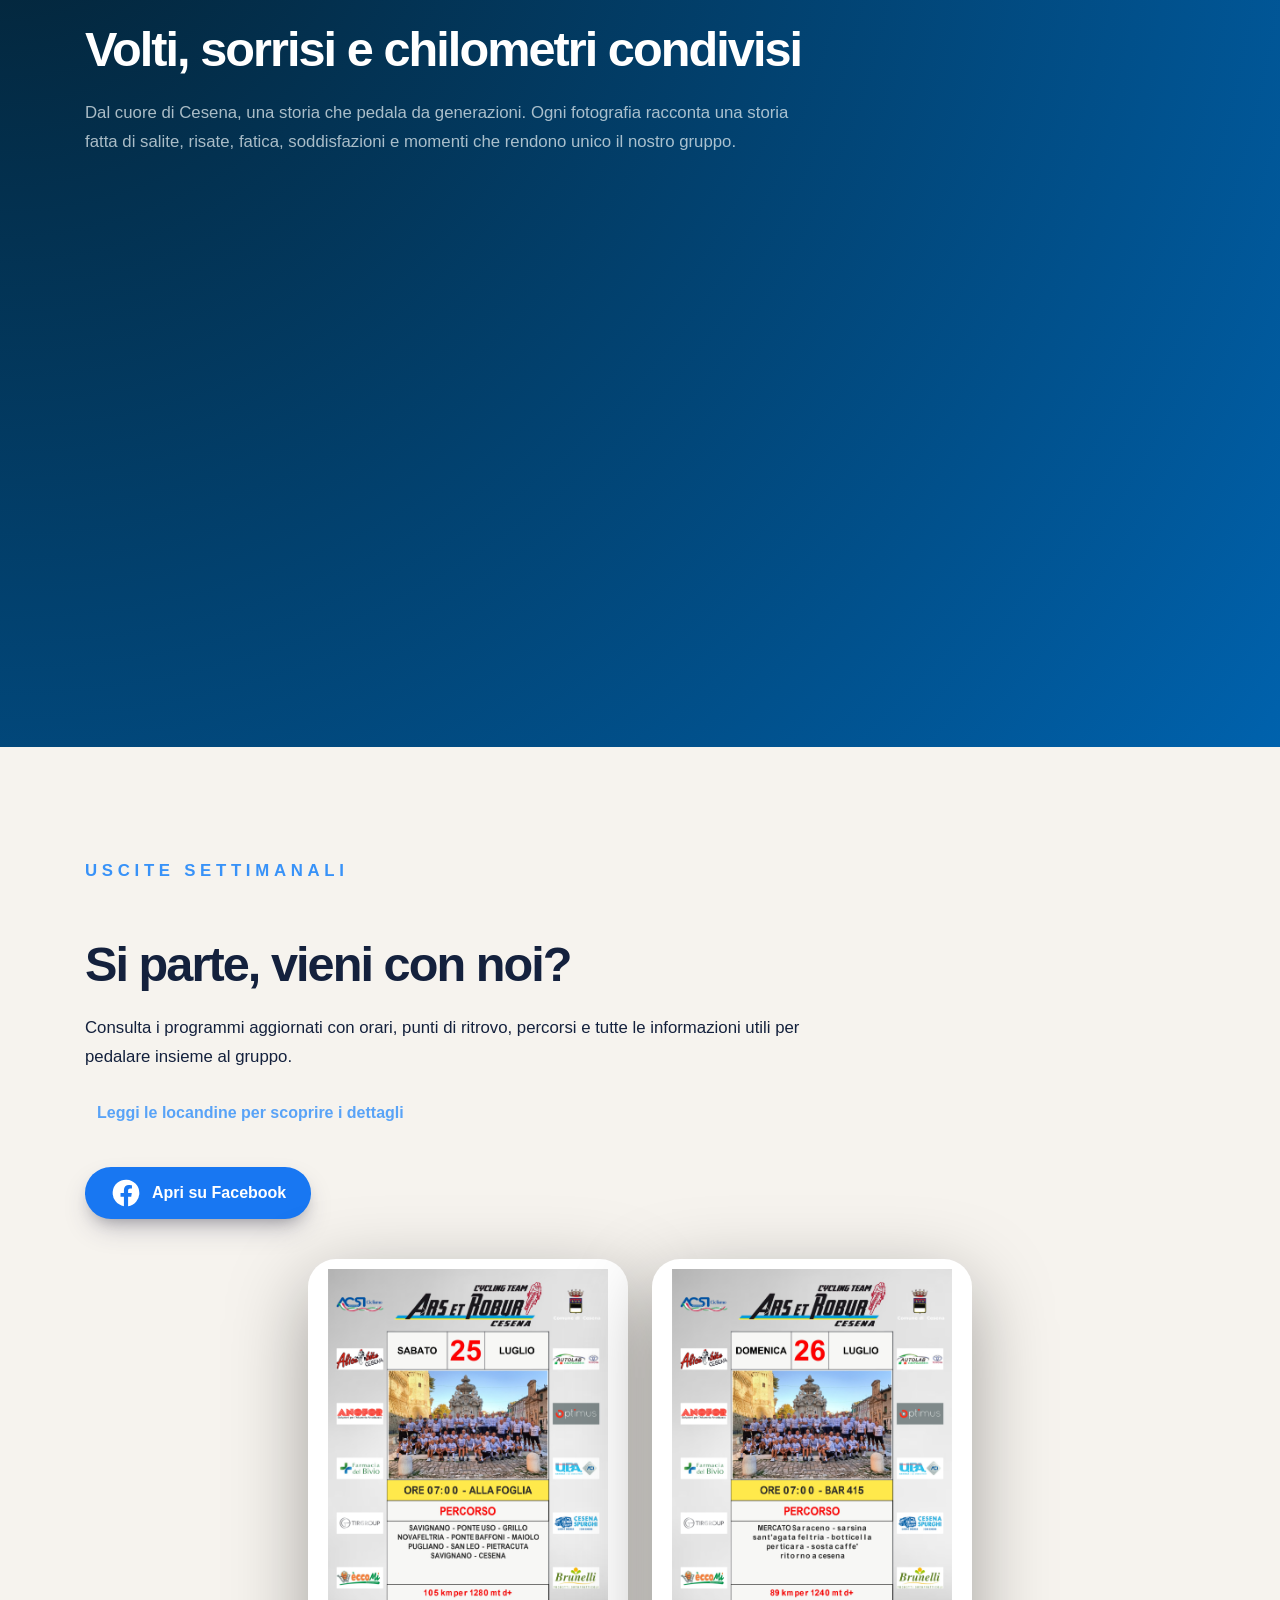
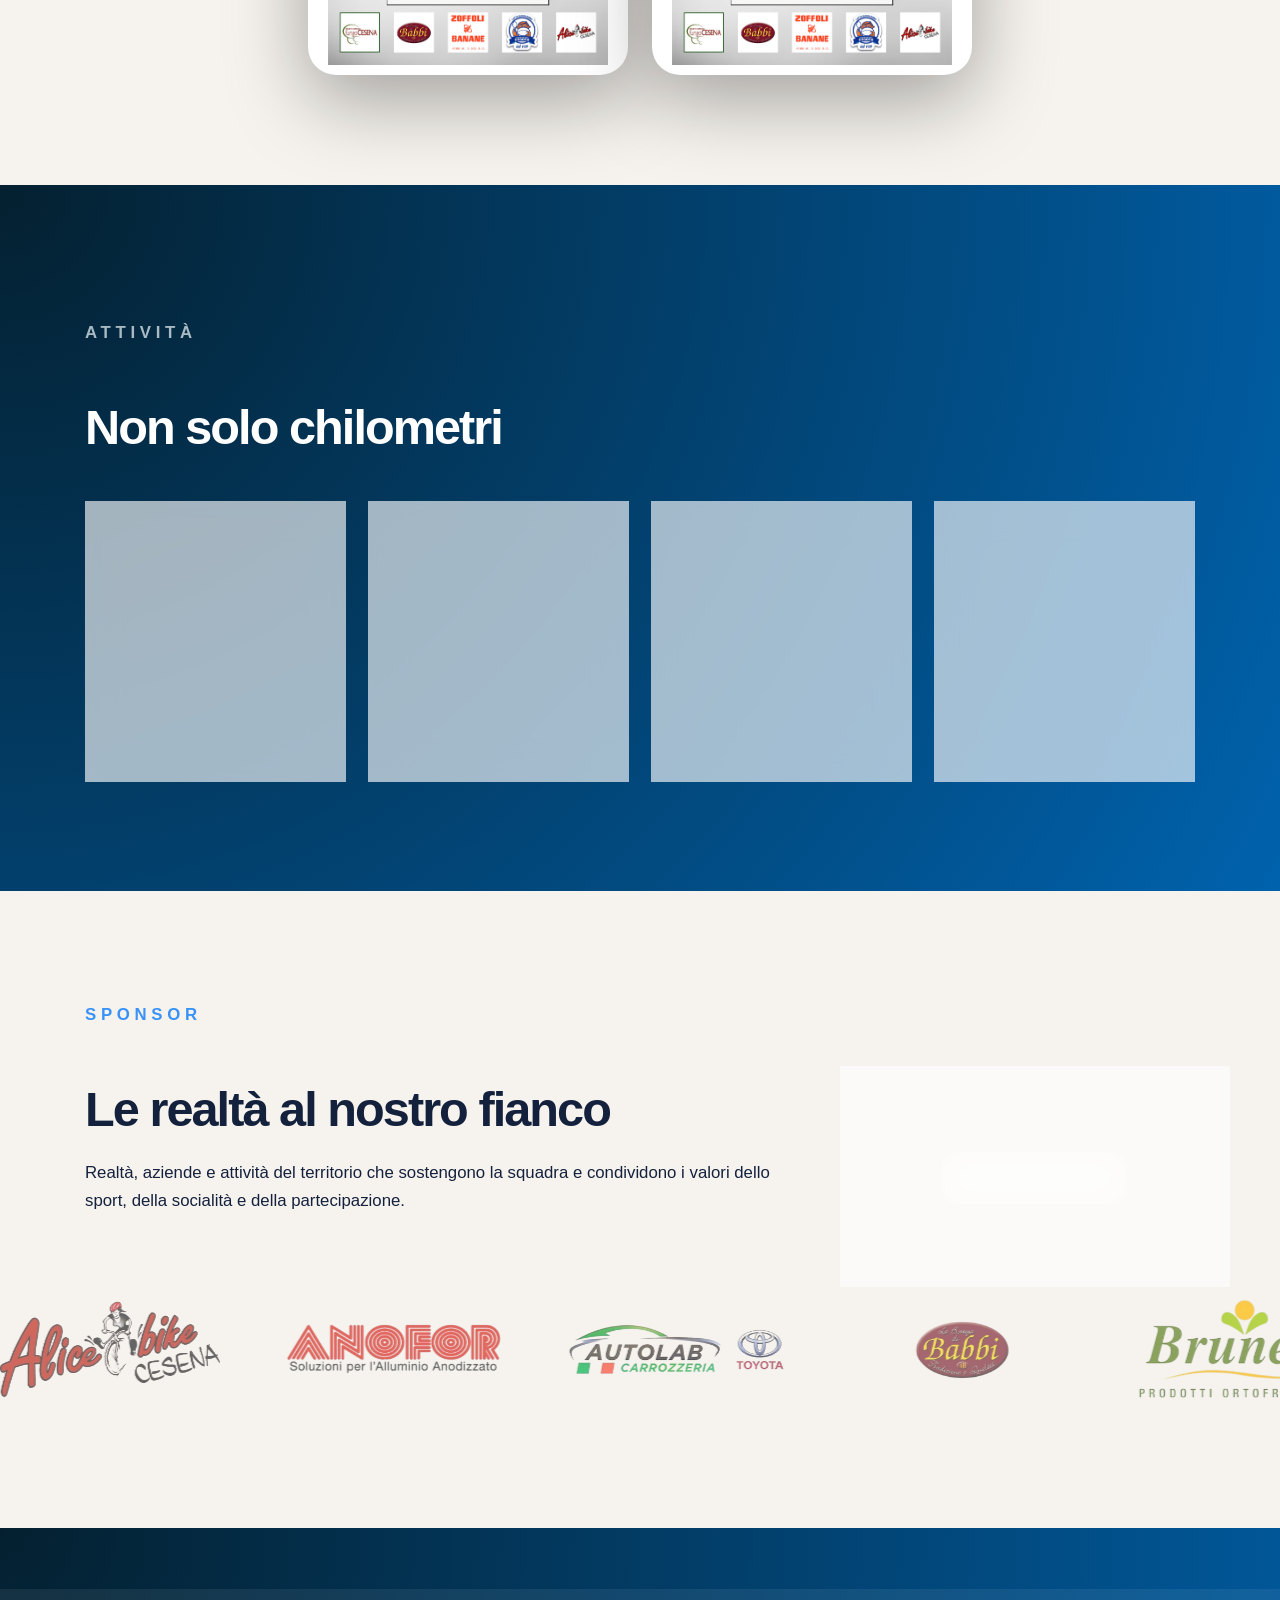
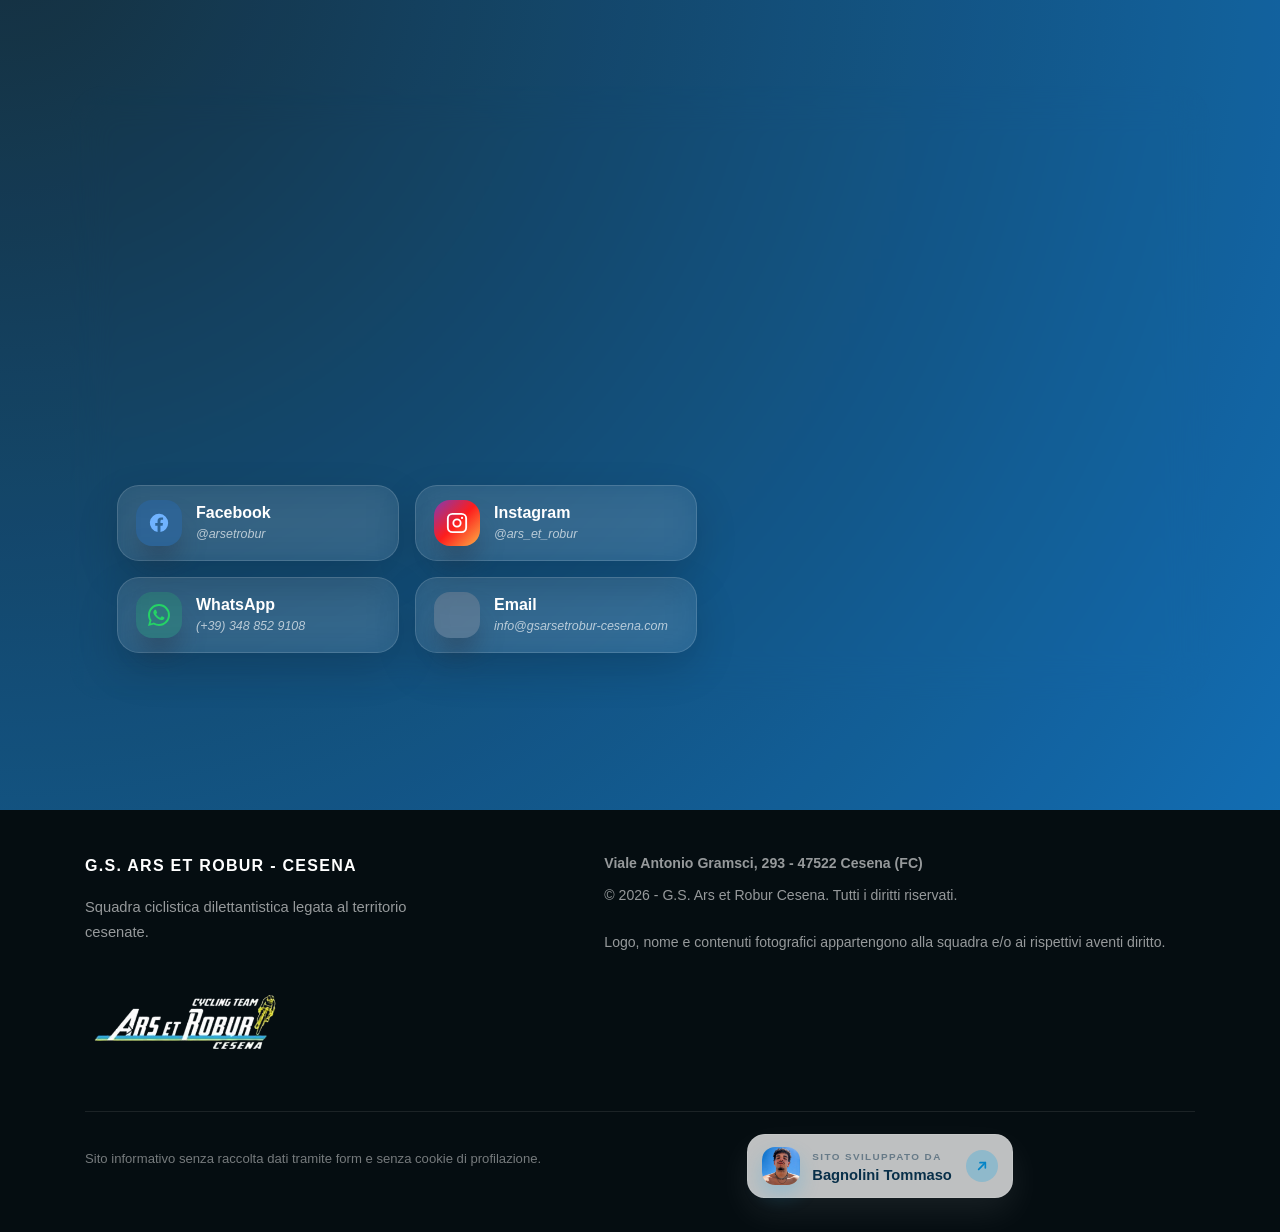
==== commit 3f289811: "upgrade sito" ====
--- a/index.html
+++ b/index.html
@@ -54,7 +54,7 @@
   </script>
 
   <link rel="stylesheet" href="https://cdn.jsdelivr.net/npm/bootstrap@4.4.1/dist/css/bootstrap.min.css" crossorigin="anonymous">
-  <link rel="stylesheet" href="./css/styles.css?v=2" />
+  <link rel="stylesheet" href="./css/styles.css?v=3" />
 </head>
 
 <body>
@@ -463,7 +463,7 @@
 
         <div class="contact-visual" aria-hidden="true">
           <div class="contact-photo-card">
-            <img src="./assets/gallery/foto-20260723-617019d2.webp" alt="" />
+            <img src="./assets/gallery/foto-20260723-fb88798c.webp" alt="" />
           </div>
         </div>
       </div>
@@ -527,9 +527,6 @@
       <i data-lucide="x"></i>
     </button>
     <img id="lightboxImage" src="" alt="" />
-    <a id="lightboxPdfLink" class="lightbox-pdf-link" href="" target="_blank" rel="noopener noreferrer" hidden>
-      Apri il PDF originale
-    </a>
   </div>
 
   <div id="pdfLightbox" class="pdf-lightbox">
@@ -541,6 +538,6 @@
   </div>
 
   <script defer src="https://unpkg.com/lucide@latest"></script>
-  <script defer src="./js/index.js?v=3"></script>
+  <script defer src="./js/index.js?v=4"></script>
 </body>
 </html>
--- a/css/styles.css
+++ b/css/styles.css
@@ -2888,27 +2888,6 @@
   color: inherit;
 }
 
-.lightbox-pdf-link {
-  position: fixed;
-  left: 50%;
-  bottom: max(24px, env(safe-area-inset-bottom));
-  z-index: 2;
-  min-height: 48px;
-  padding: 12px 20px;
-  transform: translateX(-50%);
-  border-radius: 999px;
-  background: #f4eb00;
-  color: #062f4d;
-  font-weight: 800;
-  text-align: center;
-  white-space: nowrap;
-  box-shadow: 0 12px 32px rgba(0, 0, 0, 0.28);
-}
-
-.lightbox-pdf-link[hidden] {
-  display: none;
-}
-
 .hero-next::before {
   top: 92px;
   bottom: 48px;
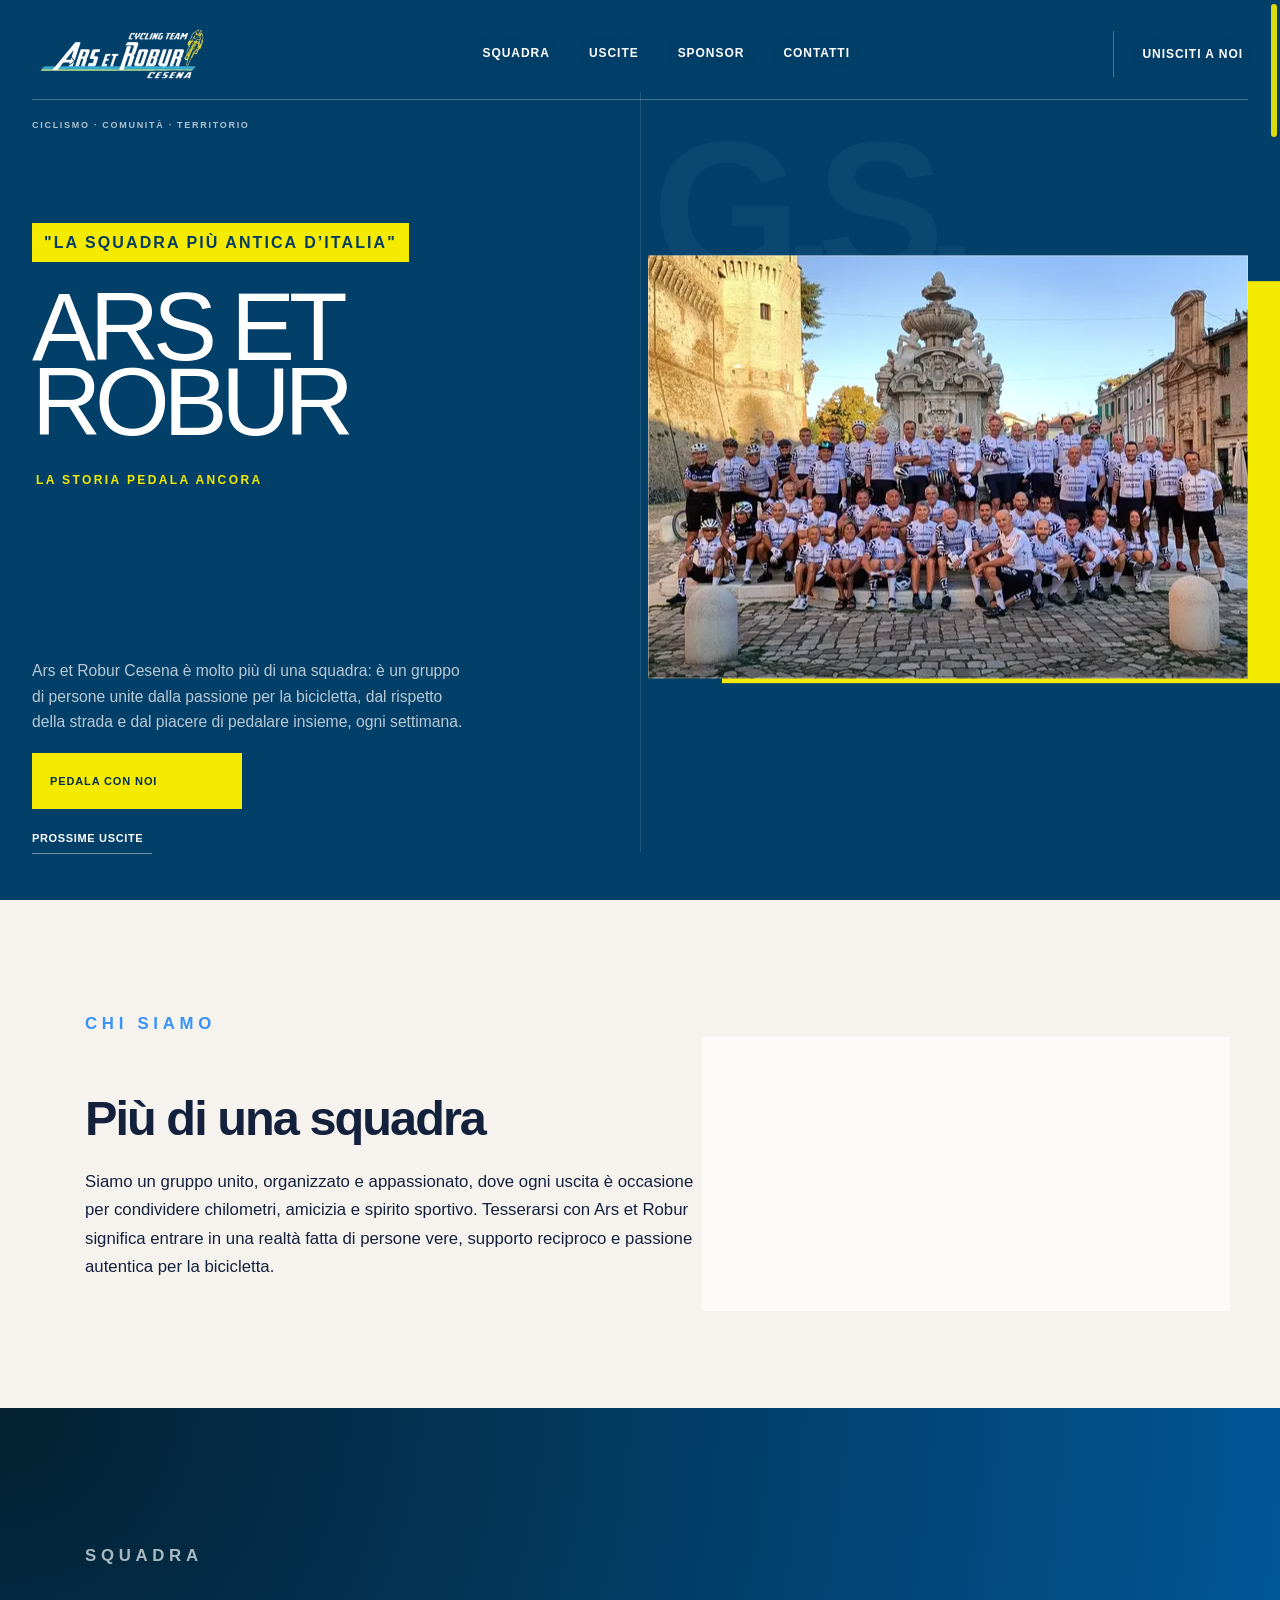
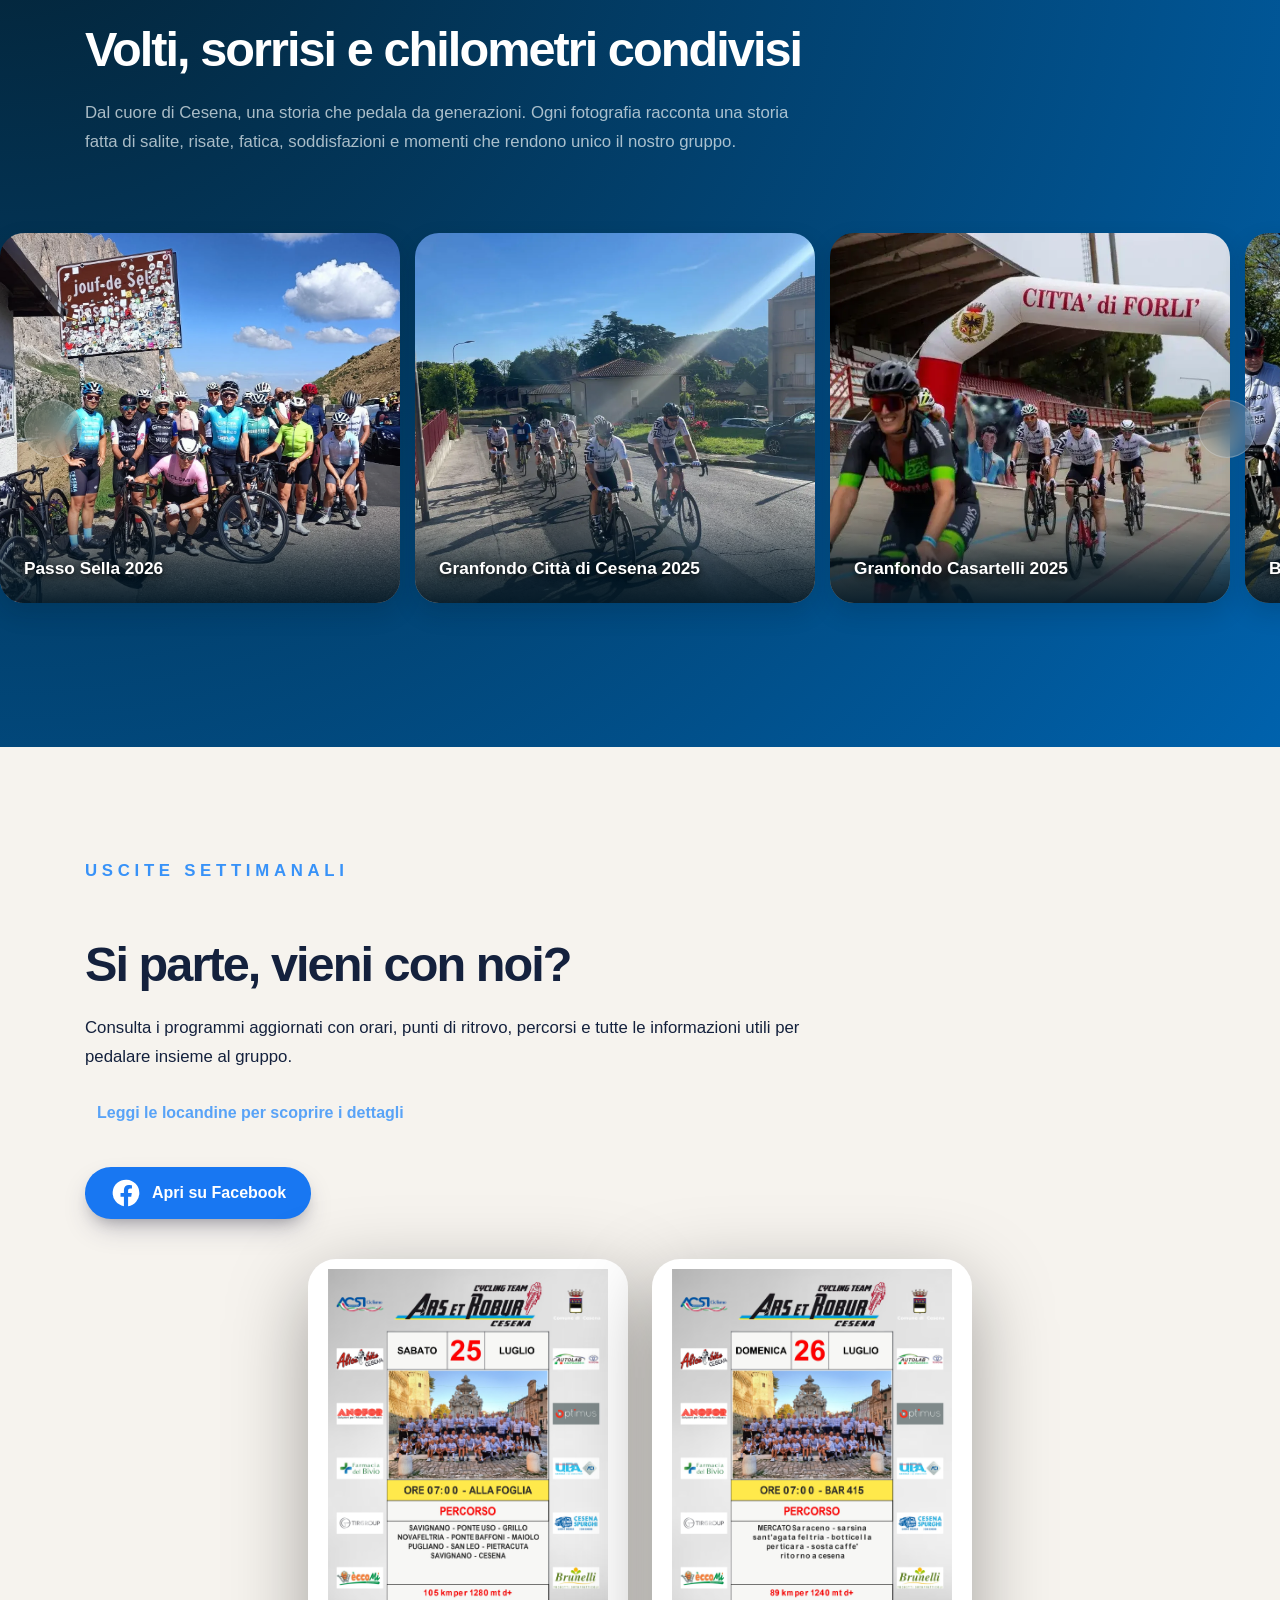
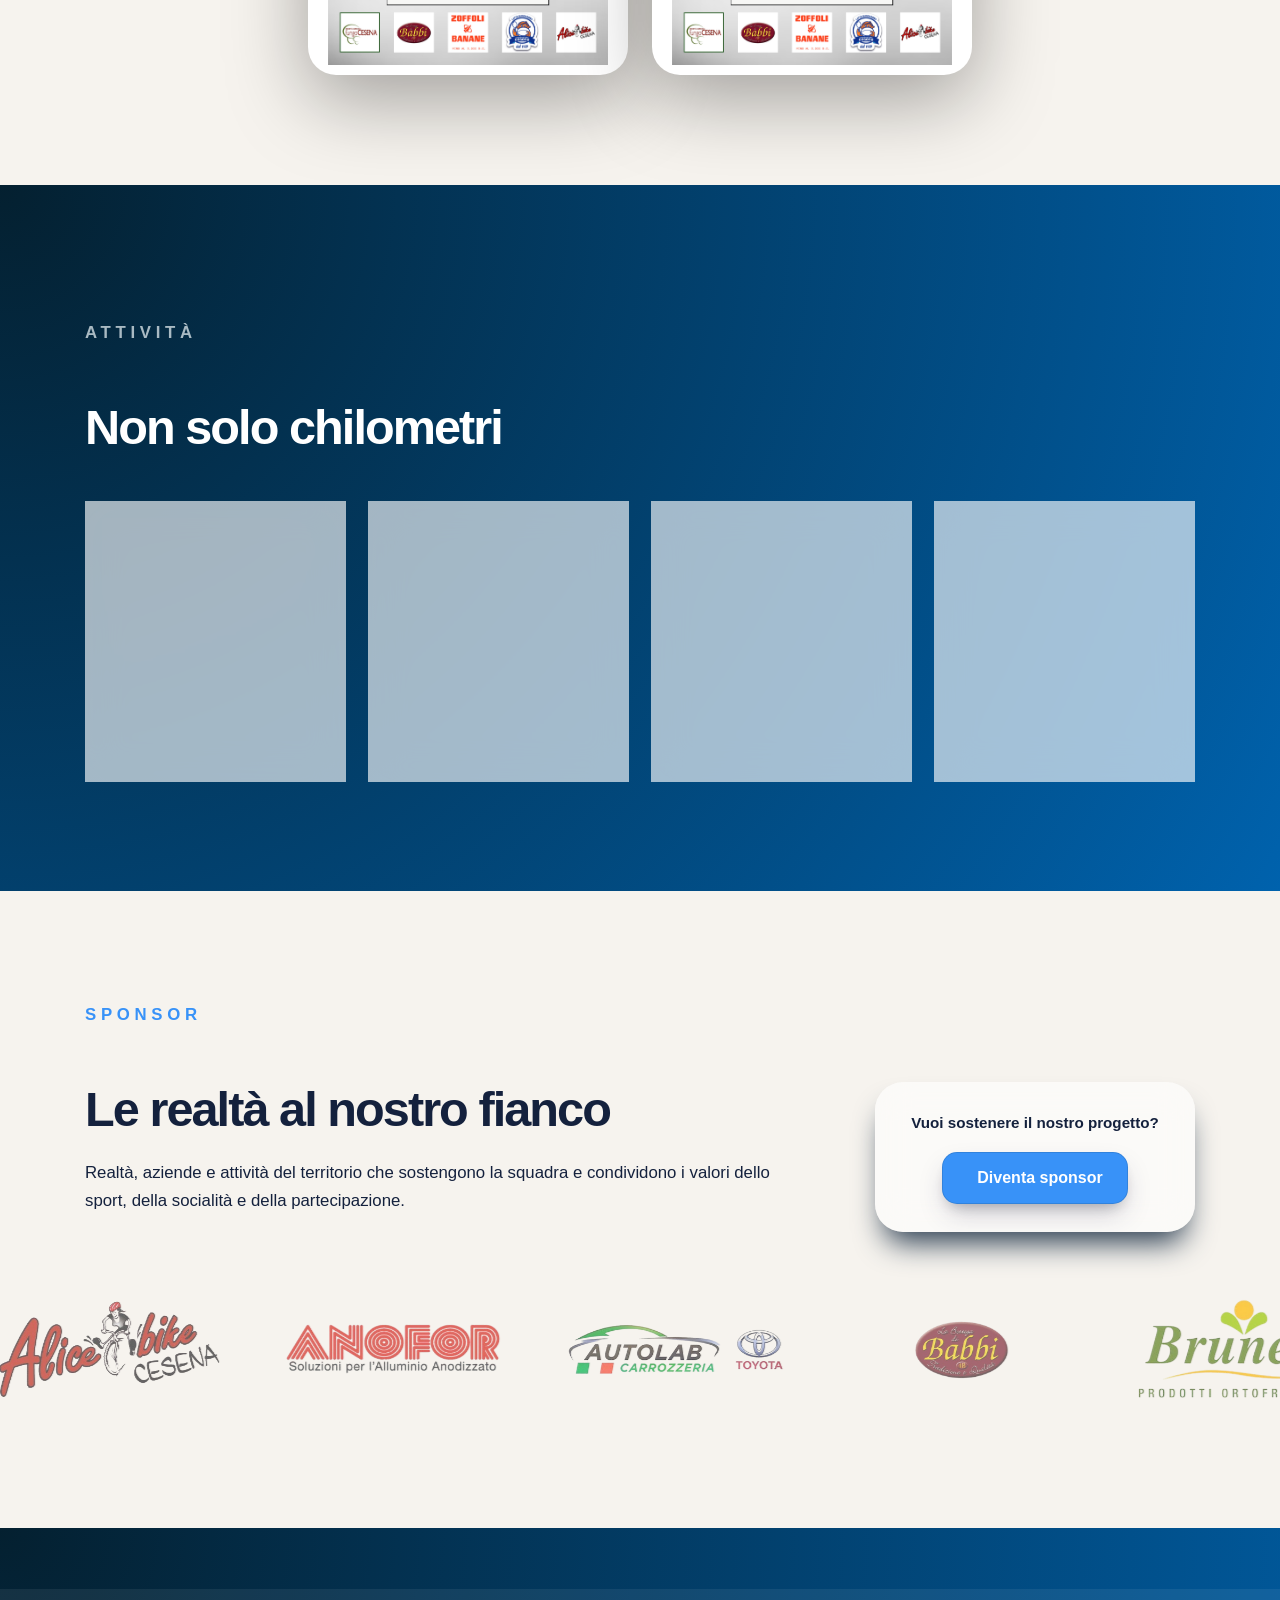
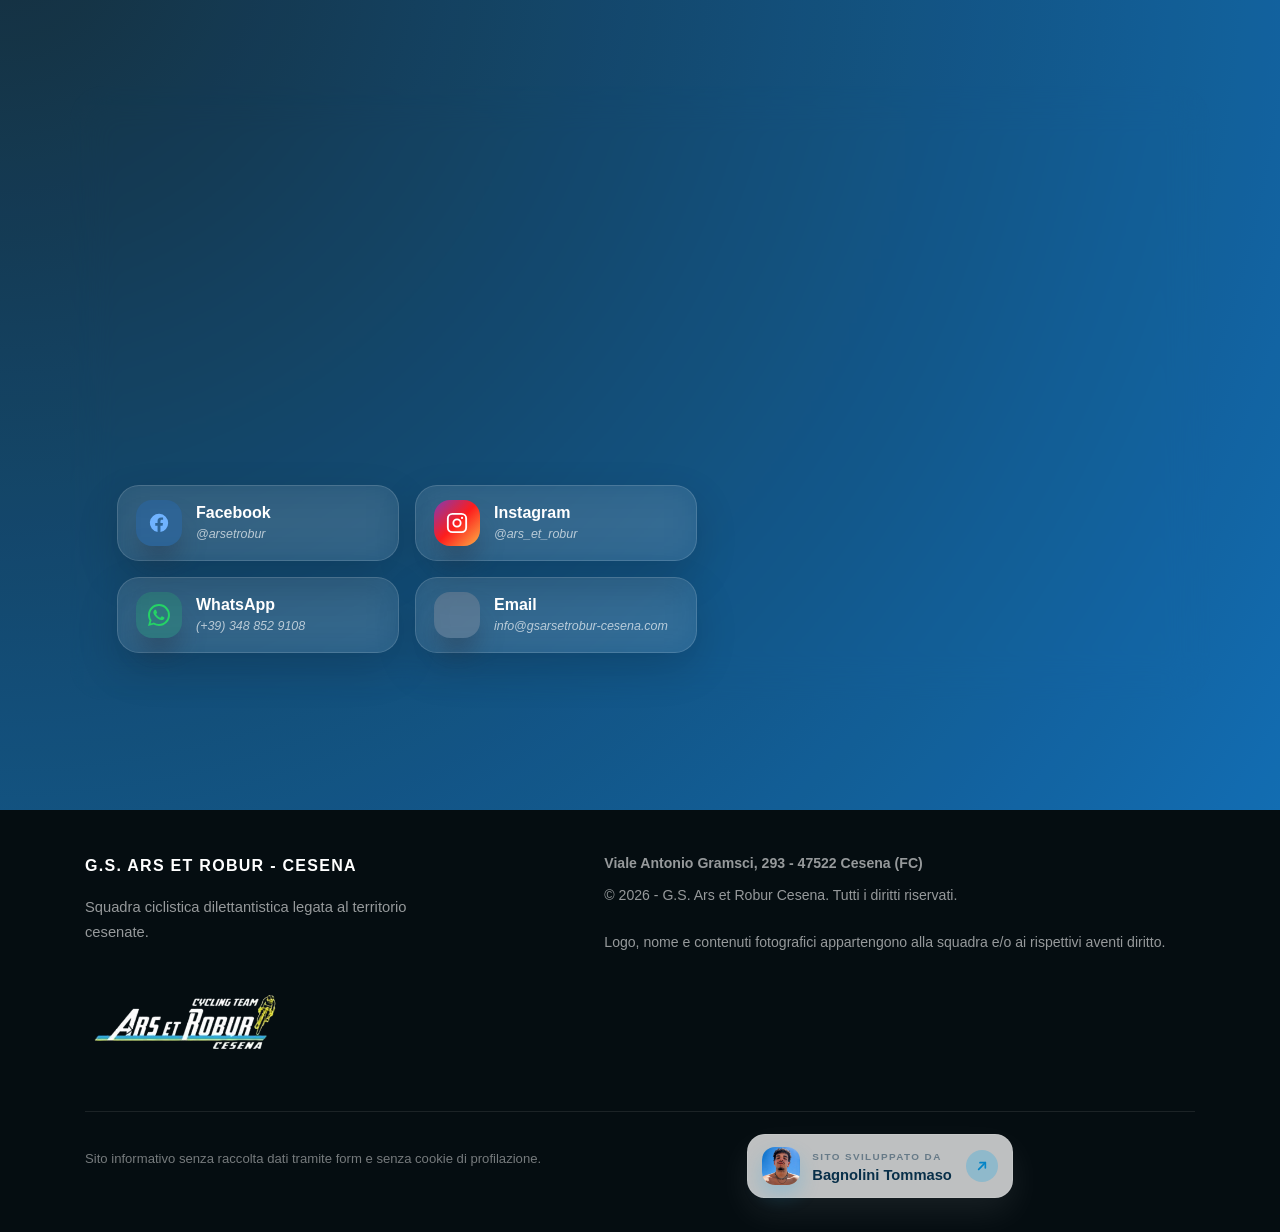
==== commit c2d3abfb: "Update index.html" ====
--- a/index.html
+++ b/index.html
@@ -463,7 +463,7 @@
 
         <div class="contact-visual" aria-hidden="true">
           <div class="contact-photo-card">
-            <img src="./assets/gallery/foto-20260723-fb88798c.webp" alt="" />
+            <img src="./assets/gallery/foto-20260724-03a1f928.webp" alt="" />
           </div>
         </div>
       </div>
